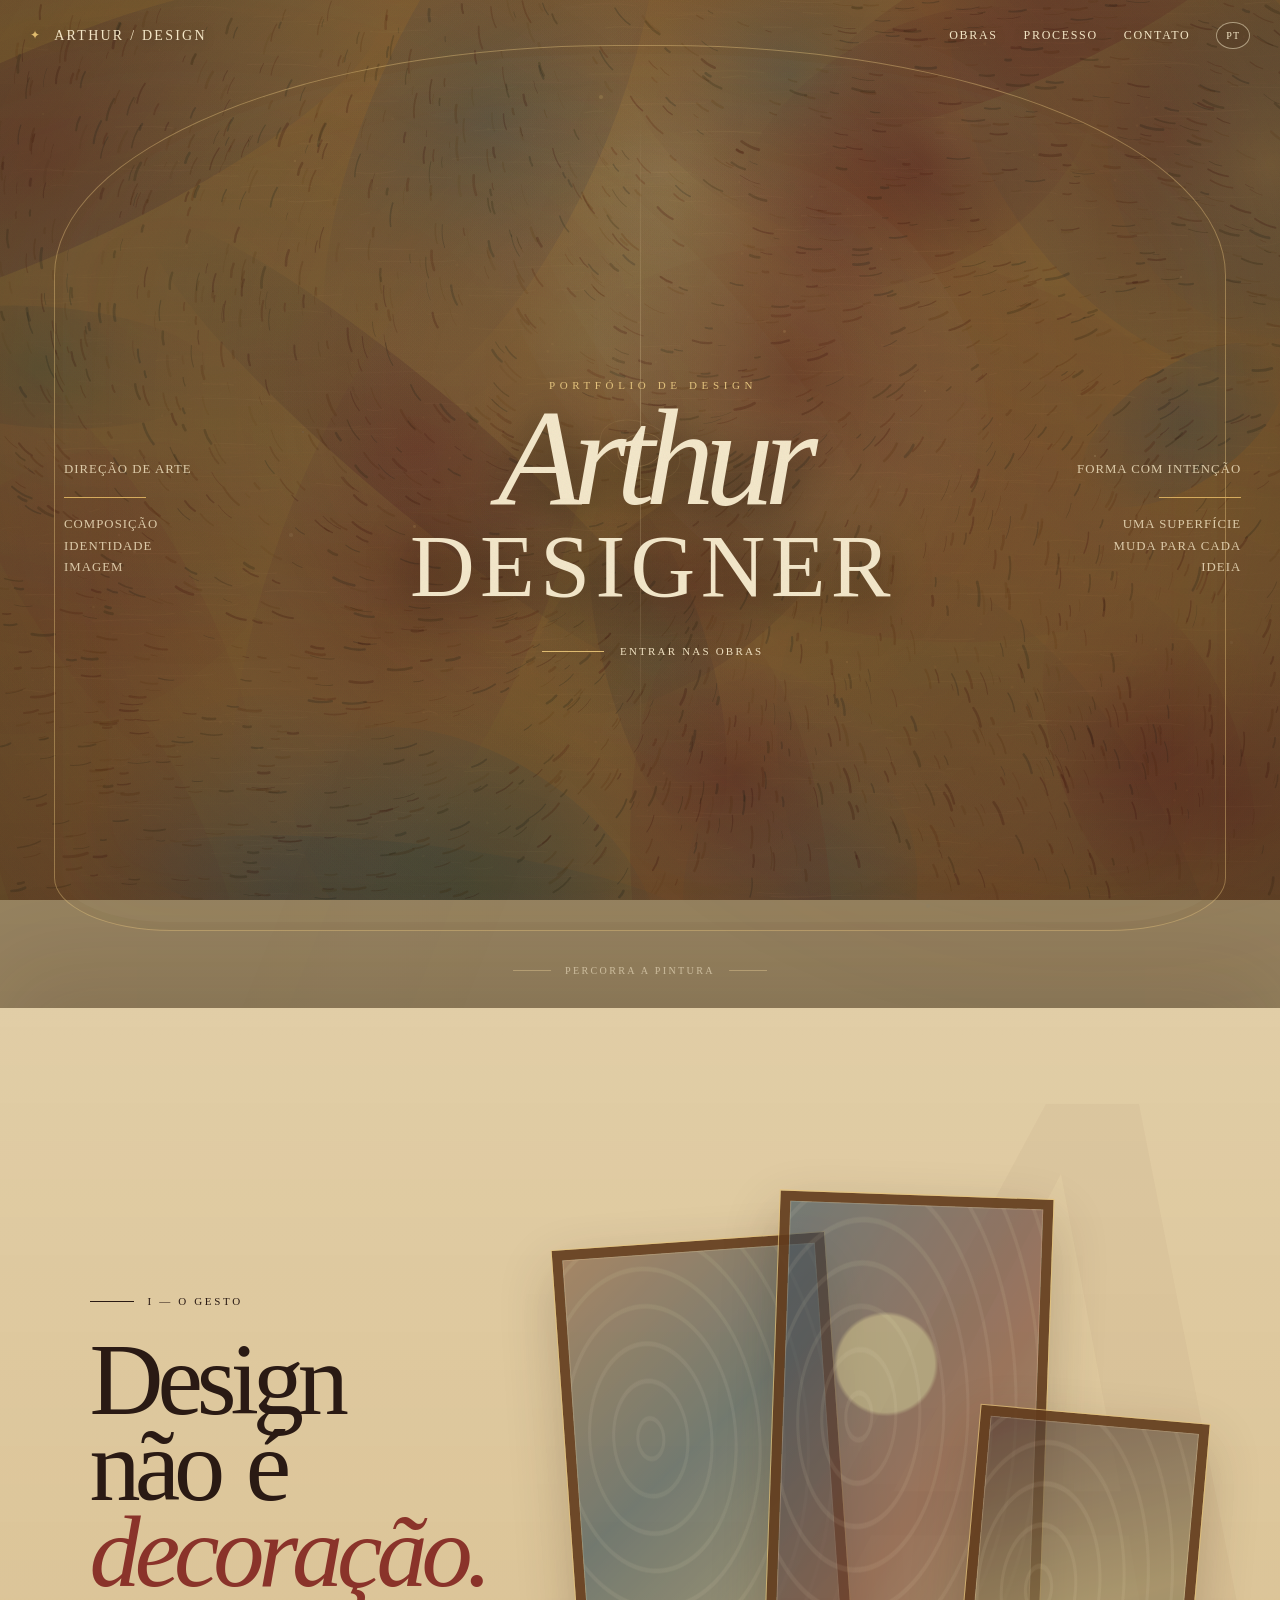
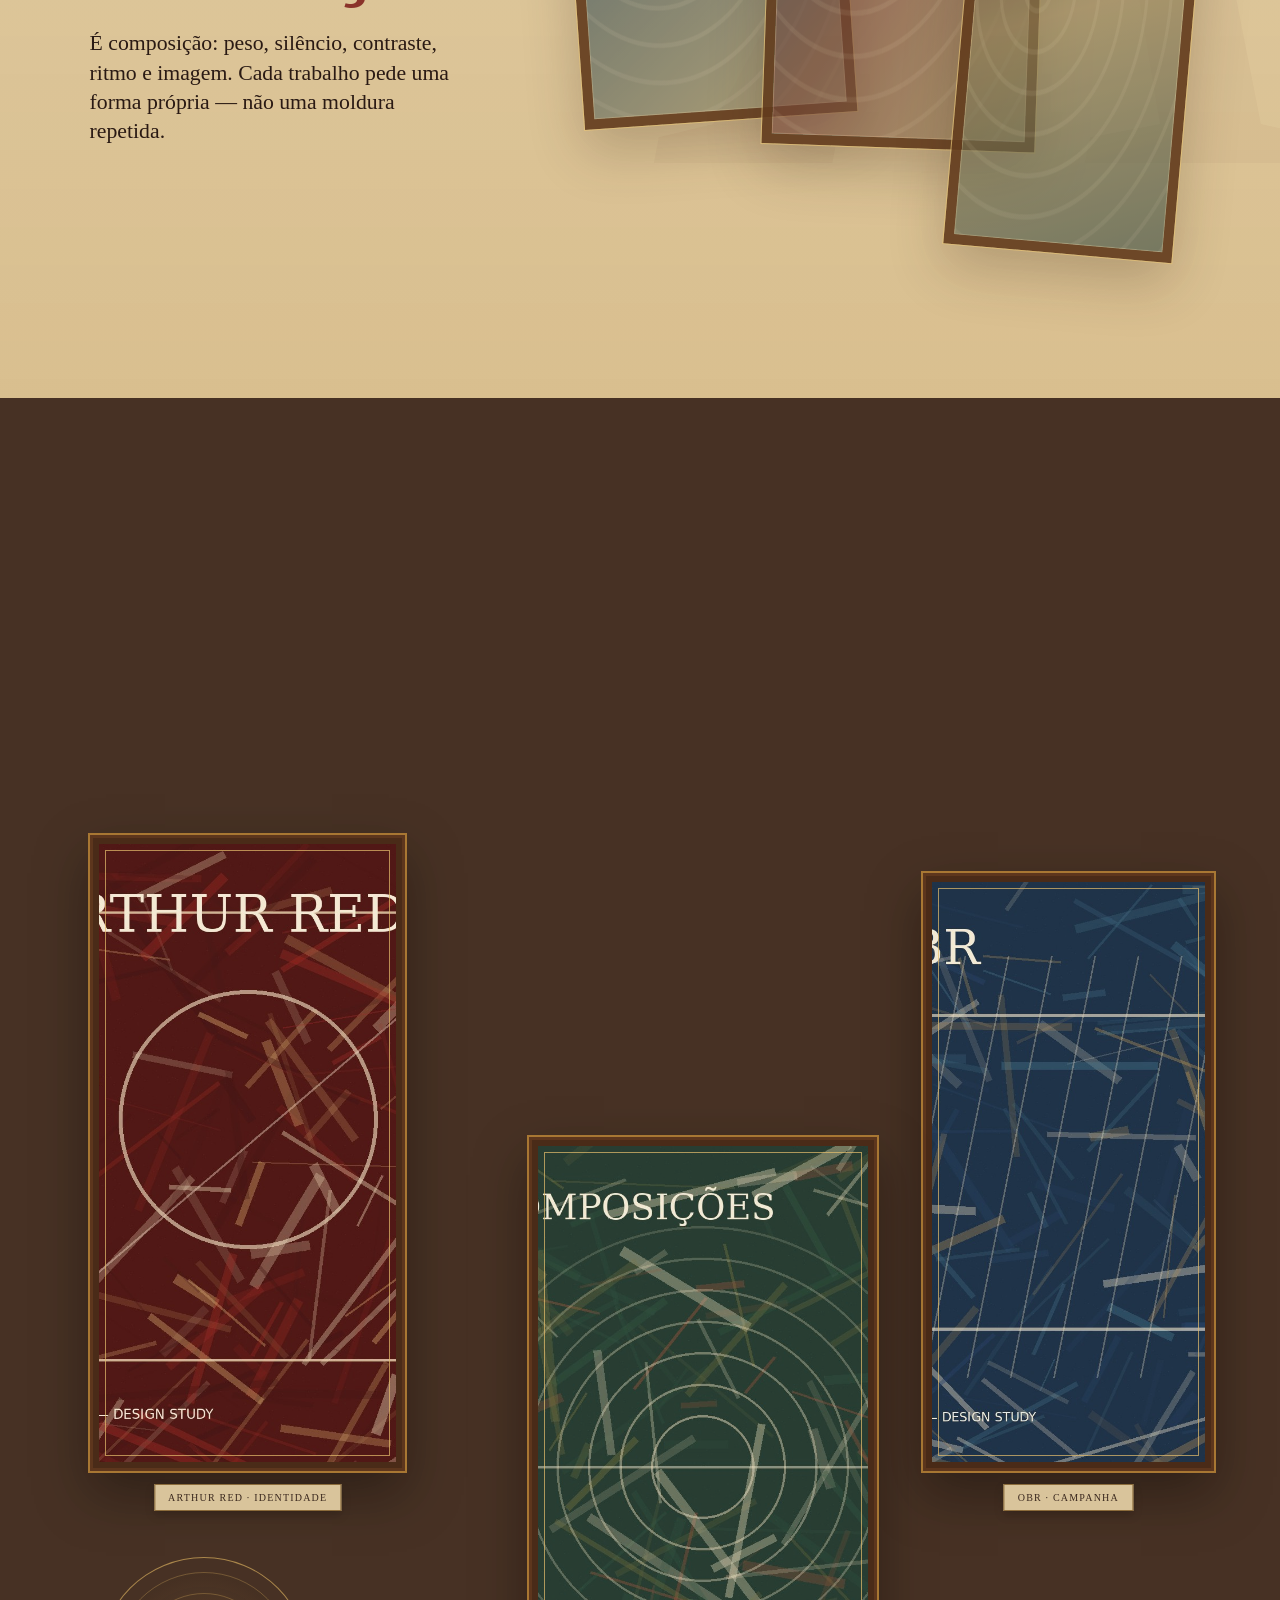
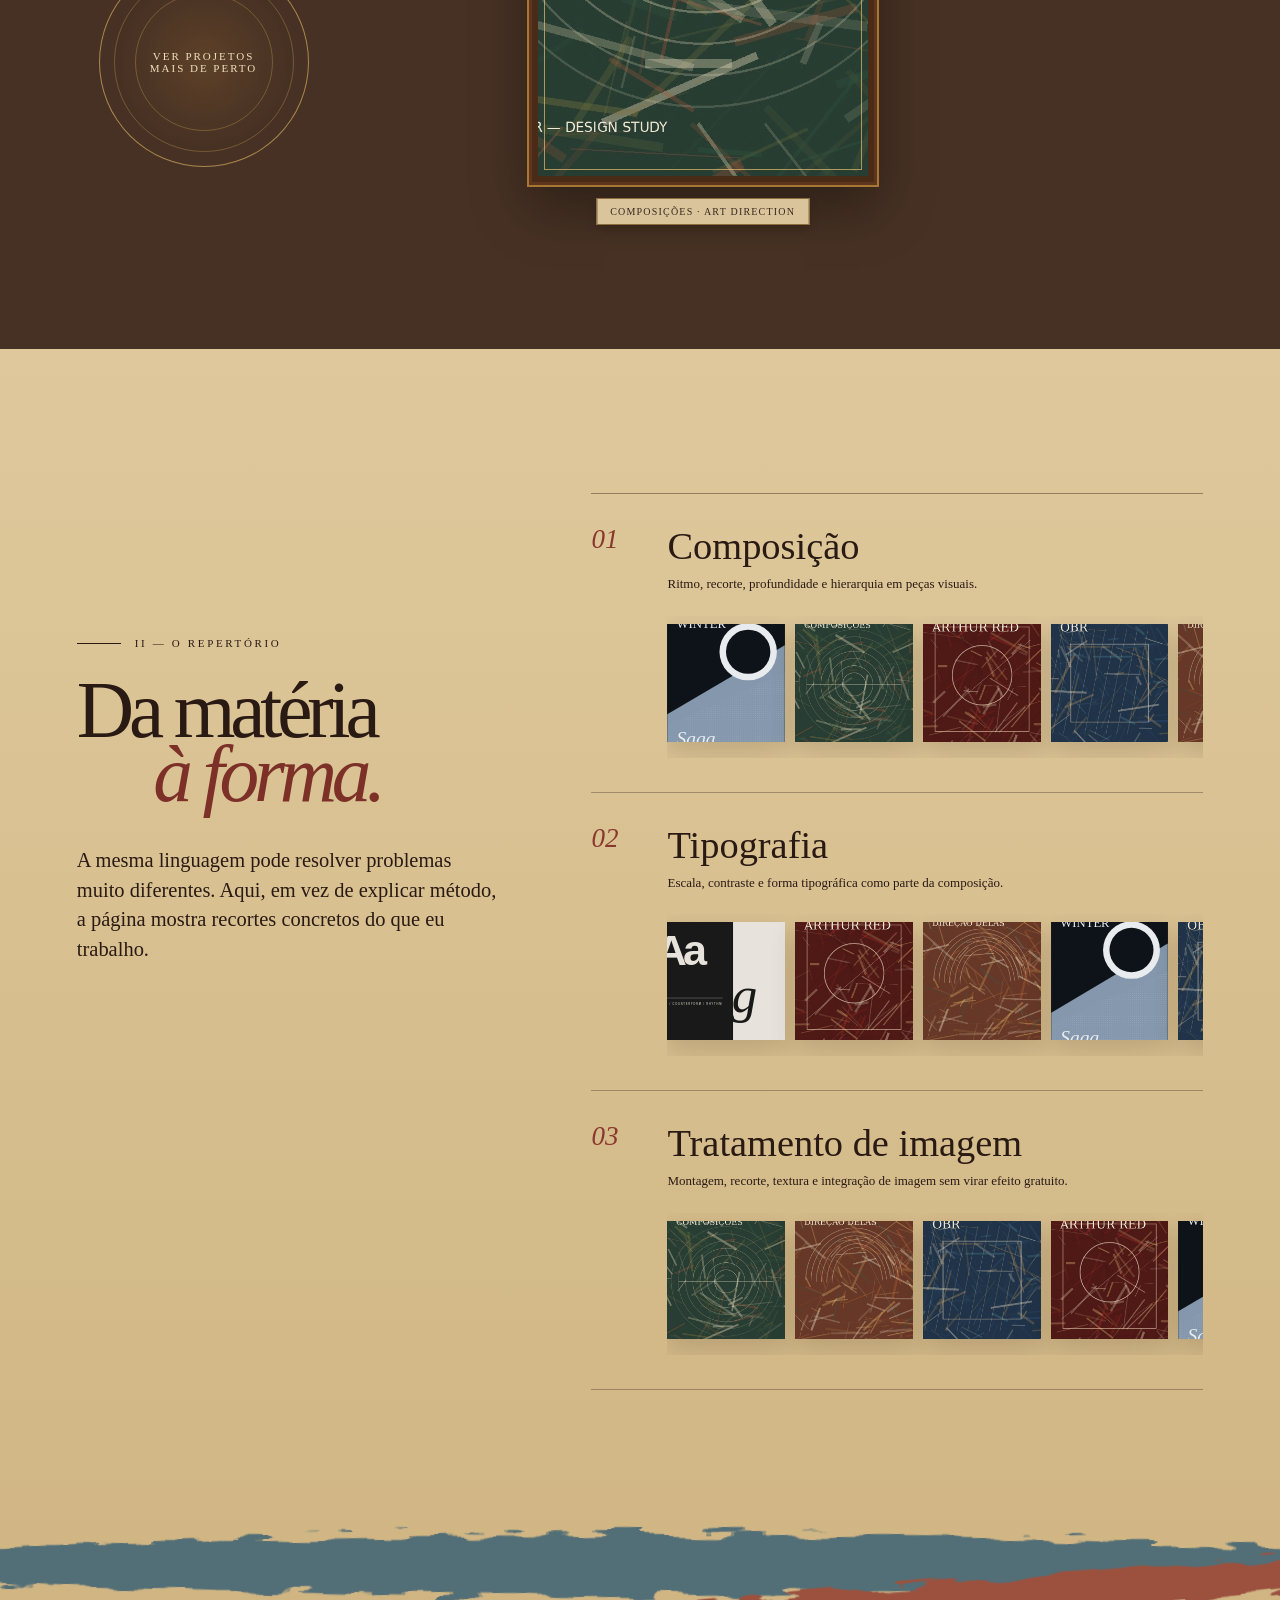
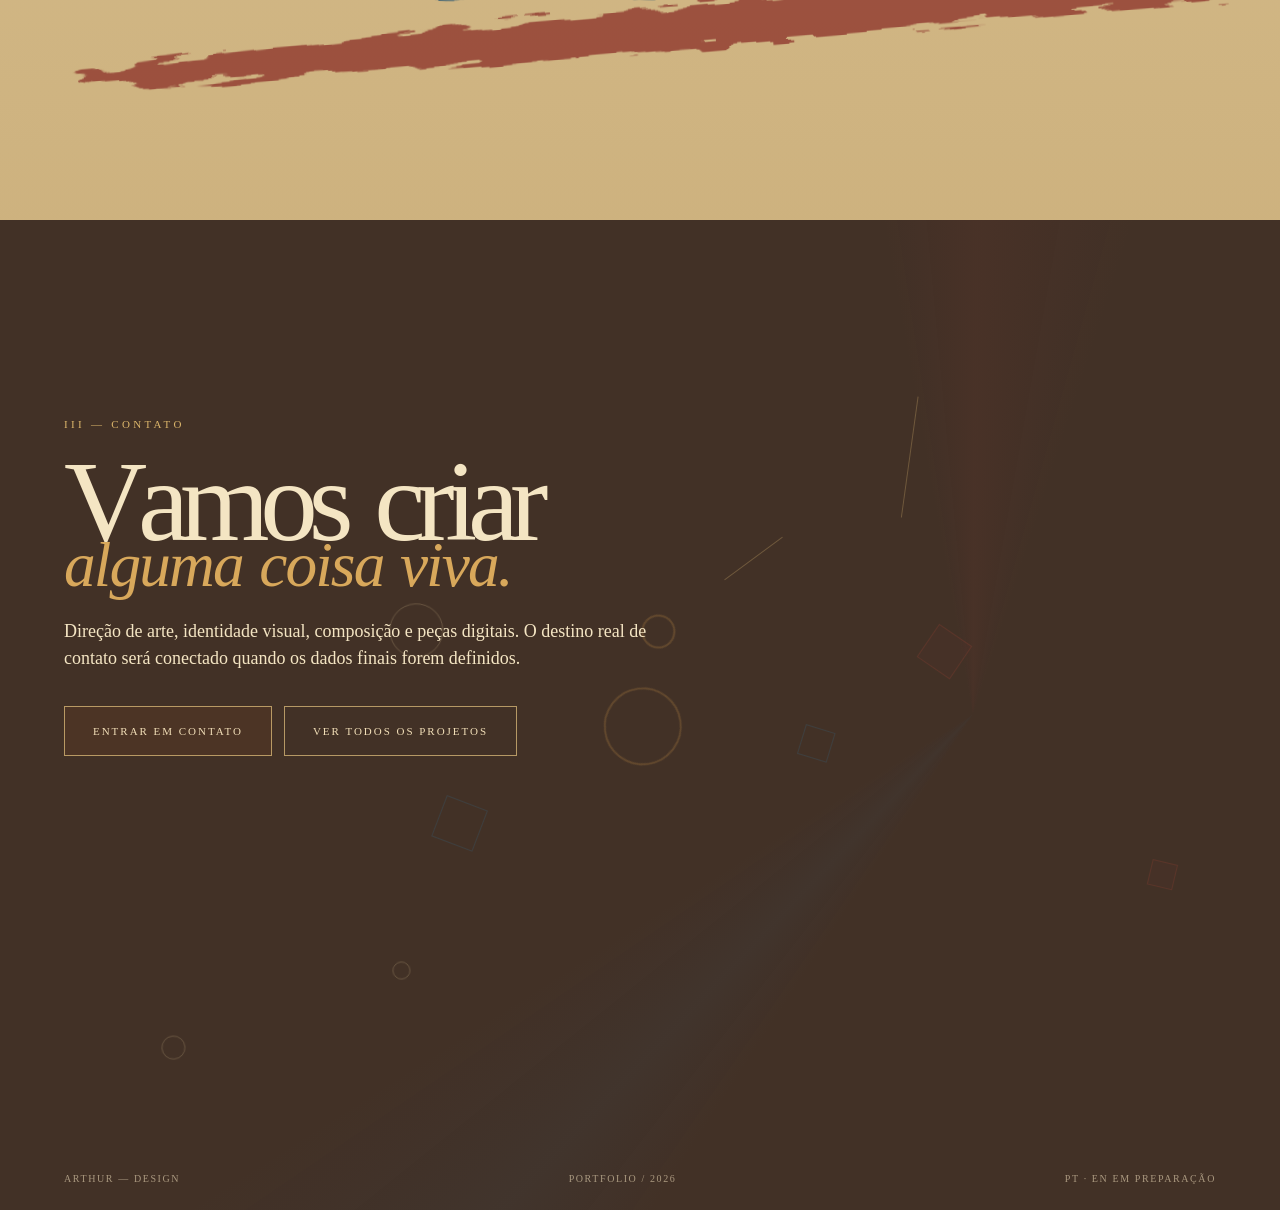
==== index.html @ 9f6a209e "Commit base" ====
<!doctype html>
<html lang="pt-BR">
<head>
<meta charset="utf-8" />
<meta name="viewport" content="width=device-width,initial-scale=1" />
<title>Arthur — Design</title>
<meta name="description" content="Arthur — direção de arte, composição e design visual." />
<style>
:root{
  --ink:#2a1a14; --paper:#ead8b4; --cream:#f1e6c9; --gold:#b98635; --gold2:#e0b968;
  --blue:#294f78; --red:#8b2f2a; --green:#3f5b46; --shadow:rgba(28,17,12,.28);
}
*{box-sizing:border-box} html{scroll-behavior:smooth} body{margin:0;color:var(--ink);background:#bfa679;font-family:Georgia,'Times New Roman',serif;overflow-x:hidden}
button,a{font:inherit;color:inherit} button{cursor:pointer}
::selection{background:#7d2e27;color:#f6ead1}
#paint{position:fixed;inset:0;width:100%;height:100%;z-index:-4;background:#c9ae7e}
.grain{position:fixed;inset:0;z-index:50;pointer-events:none;opacity:.19;mix-blend-mode:multiply;background-image:url("data:image/svg+xml,%3Csvg viewBox='0 0 180 180' xmlns='http://www.w3.org/2000/svg'%3E%3Cfilter id='n'%3E%3CfeTurbulence type='fractalNoise' baseFrequency='.72' numOctaves='3' stitchTiles='stitch'/%3E%3C/filter%3E%3Crect width='100%25' height='100%25' filter='url(%23n)' opacity='.36'/%3E%3C/svg%3E")}
.vignette{position:fixed;inset:0;z-index:-2;pointer-events:none;background:radial-gradient(circle at 50% 45%,transparent 25%,rgba(58,34,22,.08) 65%,rgba(36,22,15,.25) 110%)}

.site-nav{position:fixed;z-index:40;top:0;left:0;right:0;display:flex;align-items:center;justify-content:space-between;padding:22px 30px;color:#f5e8c8;text-shadow:0 2px 14px rgba(0,0,0,.28);mix-blend-mode:normal}
.brand{font-size:14px;letter-spacing:.16em;text-transform:uppercase;text-decoration:none;display:flex;gap:12px;align-items:center}.brand:before{content:'✦';font-size:12px;color:#e2bd6e}
.navlinks{display:flex;gap:26px;align-items:center}.navlinks a{text-decoration:none;font-size:12px;letter-spacing:.14em;text-transform:uppercase;position:relative}.navlinks a:after{content:'';position:absolute;left:0;right:100%;bottom:-6px;height:1px;background:currentColor;transition:right .35s ease}.navlinks a:hover:after{right:0}
.lang{border:1px solid rgba(244,231,199,.55);background:rgba(56,33,21,.18);color:inherit;padding:7px 9px;border-radius:50%;font-size:10px;letter-spacing:.1em}

.section{position:relative;min-height:100vh}.hero{min-height:112vh;display:grid;place-items:center;padding:120px 5vw 90px;color:#f3e7ca;isolation:isolate}
.hero:before{content:'';position:absolute;inset:3.5vw 4.2vw 6vw;border:1px solid rgba(234,199,126,.52);border-radius:48% 48% 10% 10% / 26% 26% 6% 6%;box-shadow:inset 0 0 0 8px rgba(95,57,28,.10),inset 0 0 80px rgba(255,218,145,.06);pointer-events:none}
.hero:after{content:'';position:absolute;left:50%;top:12vh;width:1px;height:72vh;background:linear-gradient(transparent,rgba(244,221,172,.38),transparent);opacity:.8}
.hero-inner{width:min(1300px,92vw);display:grid;grid-template-columns:1fr minmax(300px,520px) 1fr;align-items:center;gap:20px;position:relative}
.hero-side{font-size:clamp(12px,1vw,15px);line-height:1.7;letter-spacing:.08em;text-transform:uppercase;max-width:260px;color:rgba(246,232,198,.82)}
.hero-side.right{text-align:right;justify-self:end}.hero-side .rule{display:block;width:82px;height:1px;background:#d8ad5e;margin:16px 0}.hero-side.right .rule{margin-left:auto}
.hero-title{text-align:center;position:relative;padding:64px 10px 54px}
.hero-title .kicker{font-size:11px;letter-spacing:.42em;text-transform:uppercase;margin-bottom:16px;color:#e6c57f}
.hero-title h1{margin:0;font-weight:400;line-height:.74;text-shadow:0 7px 25px rgba(42,23,15,.24)}
.hero-title .arthur{display:block;font-size:clamp(76px,10.8vw,184px);letter-spacing:-.07em;font-style:italic}
.hero-title .design{display:block;font-size:clamp(50px,7vw,112px);letter-spacing:.06em;text-transform:uppercase;margin-top:24px}
.hero-title .seal{position:absolute;right:-20px;top:30px;width:74px;height:74px;border:1px solid rgba(229,194,119,.75);border-radius:50%;display:grid;place-items:center;font-size:9px;letter-spacing:.14em;text-transform:uppercase;transform:rotate(10deg);background:rgba(91,45,31,.18);backdrop-filter:blur(2px)}
.hero-title .seal:before,.hero-title .seal:after{content:'';position:absolute;inset:7px;border:1px solid rgba(229,194,119,.42);border-radius:50%}.hero-title .seal:after{inset:22px;background:#c59443;border:0;opacity:.8}
.hero-cta{margin-top:34px;display:inline-flex;align-items:center;gap:16px;border:0;background:transparent;color:#f2e3c3;text-transform:uppercase;letter-spacing:.2em;font-size:11px;padding:12px 4px;position:relative}.hero-cta .line{width:62px;height:1px;background:#e1bd72;transition:width .35s ease}.hero-cta:hover .line{width:96px}
.scroll-mark{position:absolute;bottom:32px;left:50%;transform:translateX(-50%);font-size:10px;letter-spacing:.24em;text-transform:uppercase;color:rgba(245,231,199,.72);display:flex;align-items:center;gap:14px}.scroll-mark:before,.scroll-mark:after{content:'';width:38px;height:1px;background:rgba(235,207,151,.48)}

.manifesto{min-height:110vh;padding:18vh 7vw 14vh;display:grid;grid-template-columns:minmax(260px,.8fr) 1.4fr;gap:8vw;align-items:center;background:linear-gradient(180deg,rgba(232,214,176,.82),rgba(219,193,145,.92));box-shadow:0 -40px 90px rgba(47,28,18,.12);overflow:hidden}
.manifesto:before{content:'A';position:absolute;right:-3vw;top:-9vh;font-size:78vw;line-height:1;color:rgba(91,48,28,.035);font-style:italic;pointer-events:none}
.manifesto-copy{position:relative;z-index:2}.eyebrow{font-size:11px;letter-spacing:.24em;text-transform:uppercase;margin-bottom:30px;display:flex;align-items:center;gap:14px}.eyebrow:before{content:'';width:44px;height:1px;background:currentColor}
.manifesto h2{font-weight:400;font-size:clamp(54px,8vw,132px);line-height:.84;letter-spacing:-.06em;margin:0}.manifesto h2 em{font-weight:400;color:#8a332a}.manifesto p{font-size:clamp(18px,1.7vw,28px);line-height:1.35;max-width:650px;margin:34px 0 0}
.triptych{height:min(74vh,760px);position:relative;perspective:1200px}.panel{position:absolute;overflow:hidden;border:10px solid rgba(99,60,28,.88);outline:1px solid rgba(234,197,119,.7);box-shadow:0 22px 55px rgba(50,29,18,.24),inset 0 0 0 1px rgba(255,239,197,.45);background:rgba(54,69,69,.25);transition:transform .8s cubic-bezier(.2,.8,.2,1)}
.panel:before{content:'';position:absolute;inset:0;background:var(--img);background-size:cover;background-position:center;filter:saturate(.86) contrast(.95);mix-blend-mode:multiply;opacity:.52}
.panel.one{left:2%;top:8%;width:43%;height:72%;transform:rotate(-4deg)}.panel.two{left:34%;top:1%;width:43%;height:83%;transform:rotate(2deg)}.panel.three{right:0;bottom:0;width:36%;height:66%;transform:rotate(5deg)}
.panel.one:before{--img:linear-gradient(140deg,#c57a44,#3e6170 44%,#e3c27a)}.panel.two:before{--img:radial-gradient(circle at 40% 30%,#e6c989 0 12%,transparent 13%),linear-gradient(120deg,#3f5f77,#ad4c35 55%,#d3a85f)}.panel.three:before{--img:linear-gradient(160deg,#6d3d2f,#d1a85f 45%,#48624f)}
.panel .paint-mark{position:absolute;inset:0;background:repeating-radial-gradient(ellipse at 30% 40%,transparent 0 11px,rgba(245,225,181,.08) 12px 14px,transparent 15px 24px);mix-blend-mode:screen}
.triptych:hover .one{transform:rotate(-6deg) translate(-8px,-8px)}.triptych:hover .two{transform:rotate(1deg) translateY(-15px)}.triptych:hover .three{transform:rotate(7deg) translate(8px,5px)}

.works{min-height:160vh;padding:14vh 5vw 18vh;background:rgba(58,37,27,.90);color:#f2e4c5;overflow:hidden}.works-head{display:grid;grid-template-columns:1fr auto;align-items:end;gap:30px;max-width:1500px;margin:auto}.works h2{font-size:clamp(66px,12vw,190px);font-weight:400;line-height:.75;letter-spacing:-.07em;margin:0}.works h2 em{display:block;font-size:.45em;letter-spacing:.02em;color:#d7a95d;margin-left:17vw}.works-note{max-width:260px;font-size:14px;line-height:1.5;color:rgba(242,228,197,.7);padding-bottom:12px}
.salon{max-width:1450px;margin:12vh auto 0;display:grid;grid-template-columns:1fr 1.25fr .86fr;grid-template-rows:280px 360px 280px;gap:34px 42px;position:relative}
.artwork{position:relative;border:0;background:transparent;color:inherit;padding:0;text-align:left;perspective:900px}.artwork .frame{position:absolute;inset:0;background:#4a2b18;padding:11px;box-shadow:0 22px 50px rgba(0,0,0,.34),inset 0 0 0 2px #a87733,inset 0 0 0 5px #5d361d;transition:transform .55s cubic-bezier(.2,.8,.2,1),box-shadow .55s}.artwork .frame:after{content:'';position:absolute;inset:17px;border:1px solid rgba(231,191,109,.7);pointer-events:none}.artwork img{width:100%;height:100%;object-fit:cover;display:block;filter:saturate(.86) contrast(.98);transition:filter .5s,transform .6s}.artwork .label{position:absolute;left:50%;bottom:-38px;transform:translateX(-50%);background:#d9c49b;color:#3a281e;border:1px solid #8c6c3b;padding:7px 13px;white-space:nowrap;font-size:10px;letter-spacing:.12em;text-transform:uppercase;box-shadow:0 4px 10px rgba(0,0,0,.18)}.artwork:hover .frame{transform:translateY(-10px) rotateX(2deg);box-shadow:0 34px 60px rgba(0,0,0,.42),inset 0 0 0 2px #c49a4f,inset 0 0 0 5px #5d361d}.artwork:hover img{filter:saturate(1.05) contrast(1.02);transform:scale(1.015)}
.a1{grid-column:1;grid-row:1 / span 2;margin:34px 0 0 7%}.a2{grid-column:2;grid-row:1;margin:0 8%}.a3{grid-column:3;grid-row:1 / span 2;margin:72px 0 0}.a4{grid-column:2;grid-row:2 / span 2;margin:22px 0 0 18%}
.enter-gallery{position:absolute;left:3%;bottom:2%;width:210px;height:210px;border-radius:50%;border:1px solid rgba(223,180,98,.65);background:radial-gradient(circle,rgba(194,139,66,.18),rgba(56,31,22,.06) 60%,transparent 61%);color:#f0dfbb;display:grid;place-items:center;text-align:center;text-transform:uppercase;letter-spacing:.18em;font-size:11px;transition:transform .5s,background .5s}.enter-gallery:before,.enter-gallery:after{content:'';position:absolute;border:1px solid rgba(223,180,98,.3);border-radius:50%;inset:14px}.enter-gallery:after{inset:35px}.enter-gallery:hover{transform:rotate(-7deg) scale(1.04);background:radial-gradient(circle,rgba(194,139,66,.32),rgba(56,31,22,.06) 60%,transparent 61%)}

.process{min-height:125vh;padding:16vh 6vw 14vh;background:linear-gradient(180deg,rgba(224,202,158,.95),rgba(206,178,127,.95));overflow:hidden}.process-grid{max-width:1500px;margin:auto;display:grid;grid-template-columns:.8fr 1.2fr;gap:7vw}.process h2{font-size:clamp(62px,10vw,156px);line-height:.8;font-weight:400;letter-spacing:-.065em;margin:0 0 40px}.process h2 span{display:block;color:#7c3028;font-style:italic;margin-left:18%}.process-intro{font-size:clamp(18px,1.6vw,26px);line-height:1.45;max-width:560px}.steps{display:grid;gap:0;border-top:1px solid rgba(59,38,25,.45)}.step{display:grid;grid-template-columns:72px 1fr auto;gap:24px;align-items:start;padding:30px 0;border-bottom:1px solid rgba(59,38,25,.35);position:relative}.step .num{font-style:italic;font-size:30px;color:#8a382d}.step h3{font-size:clamp(28px,3vw,48px);font-weight:400;margin:0}.step p{max-width:420px;margin:8px 0 0;line-height:1.5;font-size:14px}.step .glyph{font-size:46px;color:#9a7134;opacity:.75;transition:transform .5s}.step:hover .glyph{transform:rotate(18deg) scale(1.2)}
.brush-river{height:250px;margin:11vh -10vw -5vh;position:relative;transform:rotate(-2deg);opacity:.8}.brush-river:before,.brush-river:after{content:'';position:absolute;left:-5%;right:-5%;height:62px;border-radius:50%;background:#325b72;filter:url(#rough);transform:rotate(2deg)}.brush-river:before{top:45px}.brush-river:after{top:112px;background:#8f392f;left:9%;right:-12%;height:44px;transform:rotate(-3deg)}

.final{min-height:110vh;display:grid;place-items:center;text-align:center;color:#f4e5c3;padding:120px 5vw;background:rgba(42,27,23,.78);overflow:hidden}.final-inner{max-width:1100px;position:relative}.final .small{font-size:11px;letter-spacing:.3em;text-transform:uppercase;color:#dcb66b}.final h2{font-size:clamp(72px,13vw,210px);font-weight:400;line-height:.72;letter-spacing:-.08em;margin:34px 0}.final h2 em{display:block;font-size:.5em;color:#d8a85b;letter-spacing:-.03em}.final p{max-width:600px;margin:0 auto 42px;font-size:18px;line-height:1.5}.final button{border:1px solid rgba(233,198,128,.7);background:rgba(116,64,40,.22);color:#f2dfb8;padding:18px 28px;text-transform:uppercase;letter-spacing:.18em;font-size:11px;transition:.35s}.final button:hover{background:#c48b3e;color:#2d2018;transform:translateY(-3px)}
.footer{position:absolute;left:5vw;right:5vw;bottom:26px;display:flex;justify-content:space-between;font-size:10px;letter-spacing:.16em;text-transform:uppercase;color:rgba(245,227,191,.58)}

.exhibition{position:fixed;inset:0;z-index:80;background:#241813;color:#f1e2c1;display:none;opacity:0;transition:opacity .45s}.exhibition.open{display:block}.exhibition.visible{opacity:1}.ex-top{position:absolute;z-index:3;left:28px;right:28px;top:24px;display:flex;justify-content:space-between;align-items:center;font-size:11px;letter-spacing:.18em;text-transform:uppercase}.ex-close{border:1px solid rgba(238,211,158,.55);background:transparent;color:inherit;width:42px;height:42px;border-radius:50%;font-size:20px}.ex-stage{height:100%;display:grid;grid-template-columns:1fr 1.3fr;align-items:center;gap:7vw;padding:9vh 7vw}.ex-copy .count{font-size:12px;letter-spacing:.18em;color:#c89b50}.ex-copy h3{font-size:clamp(54px,7vw,120px);line-height:.82;font-weight:400;margin:24px 0}.ex-copy p{max-width:430px;line-height:1.5;color:rgba(241,226,193,.72)}.ex-image{height:76vh;padding:14px;background:#51311d;box-shadow:0 35px 90px rgba(0,0,0,.45),inset 0 0 0 2px #b78338}.ex-image img{width:100%;height:100%;object-fit:cover}.ex-controls{display:flex;gap:12px;margin-top:36px}.ex-controls button{border:1px solid rgba(236,206,146,.45);background:transparent;color:inherit;padding:12px 18px;text-transform:uppercase;letter-spacing:.14em;font-size:10px}.ex-controls button:hover{background:#d3a153;color:#2a1a14}

@media(max-width:900px){
 .site-nav{padding:18px}.navlinks a{display:none}.hero{padding-left:24px;padding-right:24px}.hero-inner{grid-template-columns:1fr}.hero-side{display:none}.hero-title .seal{right:0;top:10px;width:62px;height:62px}.hero:before{inset:70px 16px 60px;border-radius:45% 45% 8% 8% / 18% 18% 4% 4%}.manifesto{grid-template-columns:1fr;padding:13vh 24px 11vh}.triptych{height:520px}.works{padding:12vh 20px 16vh}.works-head{grid-template-columns:1fr}.works-note{max-width:100%}.salon{display:flex;flex-direction:column;gap:72px;margin-top:8vh}.artwork{height:64vh!important;margin:0!important}.a2{height:46vh!important}.a3{height:58vh!important}.a4{height:52vh!important}.enter-gallery{position:relative;left:auto;bottom:auto;margin:10px auto 0;width:170px;height:170px}.process{padding:13vh 24px}.process-grid{grid-template-columns:1fr}.step{grid-template-columns:54px 1fr}.step .glyph{display:none}.ex-stage{grid-template-columns:1fr;padding:100px 22px 26px;overflow:auto}.ex-copy h3{font-size:52px}.ex-image{height:58vh;order:-1}.footer{flex-direction:column;gap:8px;align-items:center}.hero-title .arthur{font-size:21vw}.hero-title .design{font-size:12vw}}
@media(prefers-reduced-motion:reduce){html{scroll-behavior:auto}*,*:before,*:after{transition:none!important;animation:none!important}}

/* V05 — alterações dirigidas sobre a base V04 */
.no-select,.no-select *{-webkit-user-select:none;user-select:none}
#pointerFx{position:fixed;inset:0;z-index:47;width:100%;height:100%;pointer-events:none;mix-blend-mode:screen;opacity:.7}
.hero{background:radial-gradient(ellipse at 50% 36%,rgba(95,69,48,.08),transparent 46%),linear-gradient(180deg,rgba(13,12,11,.12),rgba(13,11,10,.24));}
.hero:before{border-color:rgba(234,199,126,.42);box-shadow:inset 0 0 0 8px rgba(95,57,28,.06),inset 0 0 90px rgba(255,218,145,.035)}
.hero-title h1{text-shadow:0 10px 45px rgba(0,0,0,.55)}

/* Scroll reveal: title = character choreography; copy = restrained */
[data-reveal="soft"]{opacity:0;transform:translateY(26px);filter:blur(5px);transition:opacity .85s ease,transform 1s cubic-bezier(.16,1,.3,1),filter .85s ease}
[data-reveal="soft"].is-visible{opacity:1;transform:none;filter:none}
[data-reveal="write"] .write-word{display:inline-block;white-space:nowrap}[data-reveal="write"] .write-char{display:inline-block;opacity:0;transform:translateY(.62em) rotate(2deg);filter:blur(7px);clip-path:inset(0 0 100% 0);transition:opacity .52s ease,transform .82s cubic-bezier(.16,1,.3,1),filter .55s ease,clip-path .72s cubic-bezier(.16,1,.3,1)}
[data-reveal="write"].is-visible .write-char{opacity:1;transform:none;filter:none;clip-path:inset(0)}
[data-reveal="write"] .write-space{display:inline-block;width:.26em}
.reveal-art{opacity:0;transform:translateY(70px) rotate(var(--entry-r,0deg)) scale(.94);filter:blur(5px);transition:opacity .85s ease,transform 1.15s cubic-bezier(.16,1,.3,1),filter .8s ease}
.reveal-art.is-visible{opacity:1;transform:none;filter:none}.reveal-art.a1{--entry-r:-4deg}.reveal-art.a2{--entry-r:3deg}.reveal-art.a3{--entry-r:5deg}.reveal-art.a4{--entry-r:-2deg}

/* Capabilities: same section geometry, concrete visual evidence instead of generic method rows */
.process-grid{grid-template-columns:.82fr 1.18fr;align-items:start}.process-grid>*{min-width:0}.process-copy{position:sticky;top:16vh;align-self:start}.process-copy h2{font-size:clamp(54px,6.2vw,96px);max-width:520px}.capability-list{border-top:1px solid rgba(59,38,25,.45)}
.capability{padding:30px 0 34px;border-bottom:1px solid rgba(59,38,25,.35);overflow:hidden}.capability-head{display:grid;grid-template-columns:58px 1fr auto;gap:18px;align-items:start}.capability .num{font-style:italic;font-size:27px;color:#8a382d}.capability h3{font-size:clamp(28px,3vw,46px);font-weight:400;margin:0}.capability-head p{margin:7px 0 0;font-size:13px;line-height:1.45;max-width:420px}.wheel-note{font-size:8px;letter-spacing:.16em;text-transform:uppercase;opacity:.55;align-self:end;padding-bottom:7px}
.mini-rail{display:flex;gap:10px;margin:22px 0 0 76px;overflow-x:auto;overscroll-behavior-inline:contain;scrollbar-width:none;padding:3px 1px 12px;scroll-behavior:smooth}.mini-rail::-webkit-scrollbar{display:none}.mini-project{flex:0 0 clamp(86px,9.2vw,138px);aspect-ratio:1;border:0;background:#3b281e;padding:0;position:relative;overflow:hidden;box-shadow:0 10px 24px rgba(52,30,20,.16);transition:flex-basis .55s cubic-bezier(.16,1,.3,1),transform .5s cubic-bezier(.16,1,.3,1),box-shadow .5s}.mini-project img{width:100%;height:100%;object-fit:cover;display:block;filter:saturate(.82) contrast(.98);transition:transform .6s,filter .5s}.mini-project span{position:absolute;left:8px;right:8px;bottom:7px;color:#fff;font-size:8px;letter-spacing:.1em;text-transform:uppercase;text-align:left;text-shadow:0 2px 8px #000;opacity:0;transform:translateY(8px);transition:.35s}.mini-project:hover,.mini-project:focus-visible{flex-basis:clamp(122px,13vw,190px);transform:translateY(-5px);box-shadow:0 18px 34px rgba(52,30,20,.28)}.mini-project:hover img,.mini-project:focus-visible img{transform:scale(1.08);filter:saturate(1) contrast(1.03)}.mini-project:hover span,.mini-project:focus-visible span{opacity:1;transform:none}

/* Horizontal project world, visually tied to the current pictorial palette */
.exhibition{background:#211712;overflow:hidden;opacity:0;visibility:hidden;display:block;pointer-events:none;transition:opacity .55s ease,visibility .55s}.exhibition.open{visibility:visible;pointer-events:auto}.exhibition.visible{opacity:1}.ex-top{z-index:8}.ex-progress{position:absolute;left:50%;top:18px;width:min(280px,28vw);height:1px;background:rgba(238,211,158,.18);transform:translateX(-50%)}.ex-progress i{display:block;width:0;height:100%;background:#d3a153;transition:width .25s ease}.ex-viewport{position:absolute;inset:0;overflow:hidden;perspective:1400px}.ex-track{position:absolute;inset:0;transform-style:preserve-3d;will-change:transform}.ex-card{position:absolute;left:50%;top:50%;width:min(42vw,620px);height:min(66vh,720px);border:0;background:transparent;padding:0;transform-style:preserve-3d;will-change:transform,opacity;cursor:pointer;filter:drop-shadow(0 35px 45px rgba(0,0,0,.4));transition:filter .35s}.ex-card.landscape{width:min(52vw,760px);height:min(48vh,540px)}.ex-card img{width:100%;height:100%;object-fit:cover;display:block;border:11px solid #4a2b18;outline:1px solid rgba(213,161,83,.75);box-shadow:inset 0 0 0 2px #a87733}.ex-card .ex-num{position:absolute;right:-36px;top:0;writing-mode:vertical-rl;color:#e7c783;font-size:9px;letter-spacing:.2em}.ex-card:hover{filter:drop-shadow(0 44px 55px rgba(0,0,0,.52))}.ex-card:hover img{outline-color:#e1bd72}.ex-ambient{position:absolute;inset:0;overflow:hidden;pointer-events:none}.ex-ambient span{position:absolute;border:1px solid rgba(213,161,83,.16);border-radius:50%;animation:ambientOrbit 18s linear infinite}.ex-ambient span:nth-child(1){width:70vw;height:70vw;left:-28vw;top:-32vw}.ex-ambient span:nth-child(2){width:52vw;height:52vw;right:-20vw;bottom:-27vw;animation-duration:23s;animation-direction:reverse;border-color:rgba(50,91,114,.22)}.ex-ambient span:nth-child(3){width:28vw;height:28vw;right:18vw;top:12vh;animation-duration:14s;border-color:rgba(143,57,47,.2)}@keyframes ambientOrbit{to{transform:rotate(360deg) translateX(16px)}}
.ex-bottom{position:absolute;z-index:7;left:5vw;right:5vw;bottom:4vh;display:grid;grid-template-columns:1fr minmax(260px,430px) auto;gap:32px;align-items:end;pointer-events:none}.ex-bottom>div{display:grid;gap:5px}.ex-bottom span{font-size:10px;letter-spacing:.18em;color:#d3a153}.ex-bottom strong{font-size:clamp(36px,5vw,78px);line-height:.85;font-weight:400}.ex-bottom small{font-size:9px;letter-spacing:.16em;text-transform:uppercase;opacity:.6}.ex-bottom p{margin:0;font-size:13px;line-height:1.45;color:rgba(241,226,193,.7)}.ex-bottom button{pointer-events:auto;border:1px solid rgba(236,206,146,.45);background:rgba(36,24,19,.55);color:inherit;padding:16px 20px;text-transform:uppercase;letter-spacing:.14em;font-size:10px;backdrop-filter:blur(7px)}.ex-bottom button:hover{background:#d3a153;color:#2a1a14}.ex-bottom button span{font-size:16px;color:inherit;margin-left:10px}

/* Case overlay */
.case-panel{position:fixed;z-index:95;inset:0;background:#211712;color:#f1e2c1;overflow:auto;opacity:0;visibility:hidden;transform:translateY(3vh);transition:opacity .5s ease,transform .7s cubic-bezier(.16,1,.3,1),visibility .5s}.case-panel.open{opacity:1;visibility:visible;transform:none}.case-close{position:fixed;z-index:3;right:28px;top:24px;border:1px solid rgba(238,211,158,.55);background:rgba(33,23,18,.82);color:inherit;padding:11px 15px;text-transform:uppercase;letter-spacing:.13em;font-size:9px}.case-close span{font-size:17px;margin-left:9px}.case-hero{min-height:100vh;display:grid;grid-template-columns:1.25fr .75fr;gap:6vw;align-items:center;padding:10vh 6vw}.case-visual{height:76vh;padding:12px;background:#4a2b18;box-shadow:0 35px 90px rgba(0,0,0,.45),inset 0 0 0 2px #b78338}.case-visual img{width:100%;height:100%;object-fit:cover}.case-copy>span{font-size:10px;letter-spacing:.18em;color:#d3a153}.case-copy h2{font-size:clamp(58px,8vw,132px);font-weight:400;line-height:.78;margin:22px 0}.case-copy>p{line-height:1.55;color:rgba(241,226,193,.72);max-width:460px}.case-copy #caseCategory{text-transform:uppercase;letter-spacing:.15em;font-size:9px}.behance-placeholder{margin-top:30px;border:1px solid rgba(236,206,146,.35);background:transparent;color:rgba(241,226,193,.55);padding:14px 18px;text-transform:uppercase;letter-spacing:.13em;font-size:9px}.case-detail-strip{display:grid;grid-template-columns:repeat(3,1fr);gap:18px;padding:0 6vw 12vh}.case-detail-strip div{height:48vh;overflow:hidden}.case-detail-strip img{width:100%;height:115%;object-fit:cover}.case-detail-strip div:nth-child(2){transform:translateY(6vh)}

/* V06 — ajustes cirúrgicos pedidos sobre a mesma base */
#pointerFx{opacity:.72}
[data-reveal="soft"]{filter:blur(2px)}
[data-reveal="write"]{overflow:visible}
[data-reveal="write"] .write-word{display:inline-block;white-space:nowrap;overflow:visible;padding:.12em .035em .18em;margin:-.12em -.035em -.18em}
[data-reveal="write"] .write-char{display:inline-block;overflow:visible;opacity:0;transform:translateY(.48em) rotate(1.2deg);filter:blur(2.6px);clip-path:none!important;transition:opacity .48s ease,transform .78s cubic-bezier(.16,1,.3,1),filter .48s ease}
[data-reveal="write"].is-visible .write-char{opacity:1;transform:none;filter:none;clip-path:none!important}
.reveal-art{filter:blur(2px)}

/* Capabilities: hit areas fill the visual gaps, so hover does not pulse down/up between thumbnails. */
.mini-rail{gap:0;padding-right:1px;scroll-snap-type:x proximity}
.mini-project{box-sizing:content-box;margin:0;padding:0 10px 0 0;background:transparent;overflow:visible;scroll-snap-align:center}
.mini-project img{width:100%;height:100%;box-shadow:0 10px 24px rgba(52,30,20,.16)}
.mini-project span{right:18px}
.mini-project:hover,.mini-project:focus-visible{box-shadow:none}
.mini-project:hover img,.mini-project:focus-visible img{box-shadow:0 18px 34px rgba(52,30,20,.28)}

/* Exhibition: project name lives in the background and changes with focus. */
.ex-bg-title{position:absolute;z-index:1;left:50%;top:27%;width:118vw;transform:translate(-50%,-50%);text-align:center;font-size:clamp(110px,20vw,360px);line-height:.68;letter-spacing:-.075em;font-style:italic;font-weight:400;color:rgba(226,188,111,.085);white-space:nowrap;pointer-events:none;user-select:none;transition:opacity .32s ease,transform .55s cubic-bezier(.16,1,.3,1);text-transform:uppercase}
.ex-bg-title.swap{opacity:0;transform:translate(-50%,-46%) scale(.985)}
.ex-viewport{z-index:2}.ex-bottom{z-index:7}.ex-card{top:47%}

/* Contact: no playground. Sparse floating forms react to the pointer. */
.final{display:block;text-align:left;padding:14vh 5vw 100px;background:rgba(42,27,23,.84)}.final:before{content:'';position:absolute;inset:-15%;background:conic-gradient(from 130deg at 70% 50%,transparent 0 23%,rgba(50,91,114,.08) 26%,transparent 30% 61%,rgba(143,57,47,.08) 64%,transparent 69%);animation:finalDrift 16s ease-in-out infinite alternate;pointer-events:none}@keyframes finalDrift{to{transform:translate3d(-3%,2%,0) rotate(5deg) scale(1.04)}}
.final-grid{width:min(1500px,100%);margin:auto;display:grid;grid-template-columns:1.05fr .95fr;gap:6vw;align-items:center;min-height:78vh}.final-inner{max-width:760px}.final h2{font-size:clamp(70px,9vw,150px);margin:30px 0}.final h2 em{font-size:.55em}.final p{margin:0 0 34px;max-width:590px}.final-actions{display:flex;gap:12px;flex-wrap:wrap}.final-actions button{margin:0}.secondary-cta{background:transparent!important}.secondary-cta:hover,.secondary-cta:focus-visible{background:#d3a153!important;color:#2d2018!important}
.float-field{height:min(68vh,680px);position:relative;overflow:hidden;pointer-events:none;isolation:isolate}.float-field:before{content:'';position:absolute;inset:10% 5%;border:1px solid rgba(233,198,128,.08);border-radius:50%;transform:rotate(-9deg)}.float-note{position:absolute;right:10px;bottom:12px;font-size:8px;letter-spacing:.18em;text-transform:uppercase;color:rgba(244,229,195,.32)}.float-object{position:absolute;left:0;top:0;will-change:transform;transform-origin:center;opacity:.72}.float-object.circle{border-radius:50%;border:1px solid rgba(238,211,158,.42)}.float-object.square{border:1px solid rgba(143,57,47,.58);background:rgba(143,57,47,.08)}.float-object.ring{border:2px solid rgba(194,139,67,.5);border-radius:50%}.float-object.bar{height:1px!important;background:rgba(212,176,109,.62)}.float-object.diamond{border:1px solid rgba(50,91,114,.62);transform:rotate(45deg)}

@media(max-width:900px){.process-grid{grid-template-columns:1fr;gap:54px}.process-copy{position:relative;top:auto}.process-copy h2{max-width:100%;font-size:clamp(58px,16vw,92px)}.capability-head{grid-template-columns:44px 1fr}.wheel-note{display:none}.mini-rail{margin-left:62px}.ex-card{width:68vw;height:54vh}.ex-card.landscape{width:76vw;height:38vh}.ex-bottom{grid-template-columns:1fr;gap:12px}.ex-bottom p{display:none}.ex-bottom button{justify-self:end}.case-hero{grid-template-columns:1fr;padding:90px 22px 40px}.case-visual{height:55vh}.case-detail-strip{grid-template-columns:1fr;padding:0 22px 90px}.case-detail-strip div{height:42vh}.case-detail-strip div:nth-child(2){transform:none}.final-grid{grid-template-columns:1fr}.float-field{height:48vh}.final{text-align:left;padding-left:24px;padding-right:24px}.final h2{font-size:18vw}.final p{margin-left:0}.footer{position:relative;left:auto;right:auto;bottom:auto;margin-top:70px;align-items:flex-start}.ex-progress{display:none}}
@media(prefers-reduced-motion:reduce){#pointerFx{display:none}.float-object{transition:none!important}.ex-ambient span,.final:before{animation:none!important}[data-reveal="soft"],[data-reveal="write"] .write-char,.reveal-art{opacity:1!important;transform:none!important;filter:none!important;clip-path:none!important}}


/* V07 — correções pontuais: hover contínuo, wheel lateral real, objetos dispersos e partículas sutis */
.hero{overflow:hidden}
.hero-particles{position:absolute;inset:0;z-index:0;overflow:hidden;pointer-events:none;opacity:.72}
.hero-particles i{position:absolute;left:var(--x);top:var(--y);width:var(--s);height:var(--s);border-radius:50%;background:var(--c);opacity:var(--o);box-shadow:0 0 12px color-mix(in srgb,var(--c) 45%,transparent);animation:heroParticle var(--d) ease-in-out var(--delay) infinite alternate;will-change:transform,opacity}
@keyframes heroParticle{0%{transform:translate3d(0,0,0) scale(.72);opacity:calc(var(--o)*.62)}55%{opacity:var(--o)}100%{transform:translate3d(var(--dx),var(--dy),0) scale(1.08);opacity:calc(var(--o)*.78)}}
.hero-inner,.scroll-mark{z-index:2}.hero:before,.hero:after{z-index:1}
.hero-title .seal{display:none!important}

/* Cards keep a fixed footprint. JS transfers the hot state directly across gaps, so there is no zoom-out pulse. */
.mini-rail{gap:10px;padding:8px 8px 16px 0;scroll-snap-type:none;scroll-behavior:auto;touch-action:pan-x;cursor:ew-resize}
.mini-project{box-sizing:border-box!important;flex:0 0 clamp(86px,9.2vw,138px)!important;padding:0!important;margin:0!important;overflow:hidden!important;background:#3b281e!important;transform:translateY(0) scale(1)!important;transition:transform .34s cubic-bezier(.16,1,.3,1),box-shadow .34s ease!important;z-index:1}
.mini-project img{box-shadow:none!important;transform:scale(1)!important;transition:transform .42s cubic-bezier(.16,1,.3,1),filter .35s ease!important}
.mini-project span{right:8px!important}
.mini-project:hover,.mini-project:focus-visible{flex-basis:clamp(86px,9.2vw,138px)!important;transform:translateY(0) scale(1)!important;box-shadow:0 10px 24px rgba(52,30,20,.16)!important}
.mini-project:hover img,.mini-project:focus-visible img{transform:scale(1)!important;box-shadow:none!important}
.mini-project.is-hot{transform:translateY(-4px) scale(1.075)!important;box-shadow:0 18px 34px rgba(52,30,20,.28)!important;z-index:3}
.mini-project.is-hot img{transform:scale(1.045)!important;filter:saturate(1) contrast(1.03)!important}
.mini-project.is-hot span{opacity:1!important;transform:none!important}

/* Contact objects now live across the whole section, not inside a dedicated interaction box. */
.final{isolation:isolate;overflow:hidden}
.final-grid{position:relative;z-index:2;display:block;min-height:78vh}
.final-inner{position:relative;z-index:3;padding-top:8vh}
.float-field{position:absolute!important;z-index:1;inset:0!important;width:100%!important;height:100%!important;overflow:hidden;pointer-events:none!important;isolation:isolate}
.float-field:before,.float-note{display:none!important}
.float-object{opacity:.48}
.footer{z-index:3}

@media(max-width:900px){.hero-particles{opacity:.55}.final-inner{padding-top:3vh}.mini-rail{margin-left:62px}.mini-project{flex-basis:112px!important}.mini-project:hover,.mini-project:focus-visible{flex-basis:112px!important}}
@media(prefers-reduced-motion:reduce){.hero-particles i{animation:none!important}}



/* V08 — motion/background/responsive pass, preserving the V07 visual base */
.wheel-note{display:none!important}
.grain{background-size:180px 180px;animation:grainAlive .82s steps(2,end) infinite;will-change:background-position}
@keyframes grainAlive{0%{background-position:0 0}25%{background-position:9px -7px}50%{background-position:-6px 11px}75%{background-position:13px 5px}100%{background-position:-4px -9px}}
.hero-particles:before,.hero-particles:after{content:'';position:absolute;inset:-18%;pointer-events:none;will-change:transform,opacity}
.hero-particles:before{background:radial-gradient(ellipse at 24% 34%,rgba(46,83,101,.12),transparent 31%),radial-gradient(ellipse at 76% 63%,rgba(132,62,48,.10),transparent 30%),radial-gradient(ellipse at 52% 45%,rgba(211,167,84,.055),transparent 35%);filter:blur(18px);animation:heroAtmosphere 17s ease-in-out infinite alternate}
.hero-particles:after{background:linear-gradient(112deg,transparent 0 39%,rgba(232,199,127,.026) 46%,transparent 54% 100%);animation:heroLightPass 13s ease-in-out infinite alternate;opacity:.7}
@keyframes heroAtmosphere{0%{transform:translate3d(-1.5%,-1%,0) scale(1.01) rotate(-.4deg)}100%{transform:translate3d(2%,1.5%,0) scale(1.045) rotate(.65deg)}}
@keyframes heroLightPass{0%{transform:translate3d(-4%,0,0) skewX(-2deg);opacity:.35}100%{transform:translate3d(5%,1%,0) skewX(2deg);opacity:.72}}
.hero-particles i{z-index:2}
.hero-side,.hero-title .kicker,.hero-title .arthur,.hero-title .design,.hero-title .hero-cta,.scroll-mark{opacity:0;will-change:transform,opacity,filter}
.hero-side{transform:translate3d(-24px,0,0);filter:blur(2px);transition:opacity .85s ease .22s,transform 1.05s cubic-bezier(.16,1,.3,1) .22s,filter .75s ease .22s}
.hero-side.right{transform:translate3d(24px,0,0);transition-delay:.34s}
.hero-title .kicker{transform:translateY(13px);transition:opacity .7s ease .12s,transform .85s cubic-bezier(.16,1,.3,1) .12s}
.hero-title .arthur{transform:translateY(.16em);filter:blur(2.4px);transition:opacity .78s ease .2s,transform 1.02s cubic-bezier(.16,1,.3,1) .2s,filter .7s ease .2s}
.hero-title .design{transform:translateY(.22em);filter:blur(2px);transition:opacity .82s ease .34s,transform 1.08s cubic-bezier(.16,1,.3,1) .34s,filter .72s ease .34s}
.hero-title .hero-cta{transform:translateY(15px);transition:opacity .7s ease .58s,transform .9s cubic-bezier(.16,1,.3,1) .58s}
.scroll-mark{transform:translate(-50%,12px);transition:opacity .7s ease .78s,transform .9s cubic-bezier(.16,1,.3,1) .78s}
.hero.hero-entered .hero-side,.hero.hero-entered .hero-title .kicker,.hero.hero-entered .hero-title .arthur,.hero.hero-entered .hero-title .design,.hero.hero-entered .hero-title .hero-cta{opacity:1;transform:none;filter:none}
.hero.hero-entered .scroll-mark{opacity:1;transform:translate(-50%,0)}
.float-object{opacity:.50;transition:opacity .25s ease;will-change:transform}.final.pointer-active .float-object{opacity:.68}
.site-nav,.hero-inner,.manifesto,.works,.process,.final{min-width:0}.hero-inner>*{min-width:0}.triptych,.salon,.process-grid,.capability-list,.final-grid{min-width:0;max-width:100%}.panel,.artwork,.mini-project{max-width:100%}
@media(max-width:1180px){.site-nav{padding:20px clamp(18px,2.5vw,30px)}.hero{padding-left:clamp(22px,4vw,48px);padding-right:clamp(22px,4vw,48px)}.hero-inner{width:100%;grid-template-columns:minmax(150px,.7fr) minmax(280px,1.4fr) minmax(150px,.7fr);gap:12px}.hero-title .arthur{font-size:clamp(72px,11.4vw,132px)}.hero-title .design{font-size:clamp(46px,7.4vw,86px)}.salon{gap:28px}.works h2{font-size:clamp(72px,11vw,145px)}.process{padding-left:4vw;padding-right:4vw}.process-grid{gap:4vw}.mini-rail{margin-left:44px}}
@media(max-width:900px){.site-nav{padding:16px 18px}.brand{font-size:12px;letter-spacing:.13em;white-space:nowrap}.lang{padding:6px 8px}.hero{min-height:max(100svh,640px);padding:92px 20px 72px}.hero-inner{display:grid;grid-template-columns:1fr;width:100%;max-width:720px}.hero-title{padding:48px 0 42px}.hero-title .arthur{font-size:clamp(64px,20vw,112px)}.hero-title .design{font-size:clamp(42px,11.8vw,72px);letter-spacing:.045em;margin-top:18px}.hero-title .kicker{font-size:9px;letter-spacing:.32em}.hero-cta{margin-top:28px}.hero:before{inset:64px 14px 44px;border-radius:42% 42% 7% 7% / 15% 15% 4% 4%}.hero:after{top:14vh;height:62vh}.scroll-mark{bottom:20px;font-size:8px;gap:8px}.scroll-mark:before,.scroll-mark:after{width:22px}.manifesto{padding:120px 22px 90px;gap:50px}.manifesto h2{font-size:clamp(56px,15vw,100px)}.manifesto p{font-size:clamp(17px,4.7vw,23px)}.triptych{width:min(100%,620px);height:min(112vw,520px);margin:0 auto}.panel{border-width:7px}.works{padding:110px 20px 120px}.works h2{font-size:clamp(64px,18vw,112px)}.works h2 em{margin-left:10vw}.salon{width:100%;gap:58px}.artwork{width:min(100%,620px);align-self:center}.artwork.a1,.artwork.a2,.artwork.a3,.artwork.a4{height:auto!important;min-height:0!important;margin:0 auto!important}.artwork.a1{aspect-ratio:4/5}.artwork.a2{aspect-ratio:4/3}.artwork.a3{aspect-ratio:4/5}.artwork.a4{aspect-ratio:1/1}.artwork .label{bottom:-32px;max-width:92%;overflow:hidden;text-overflow:ellipsis}.process{padding:110px 22px 100px}.process-grid{gap:48px}.process-copy{padding-top:0}.process-copy h2{font-size:clamp(58px,15vw,92px)}.process-intro{font-size:clamp(17px,4.4vw,22px)}.capability{padding:26px 0 30px}.capability-head{grid-template-columns:42px minmax(0,1fr);gap:14px}.capability h3{font-size:clamp(28px,8vw,42px)}.capability-head p{font-size:12px}.mini-rail{margin-left:0;width:100%;padding:10px 2px 18px;gap:9px;touch-action:pan-x}.mini-project{flex-basis:clamp(92px,27vw,124px)!important}.brush-river{height:190px;margin-top:7vh}.final{min-height:100svh;padding:110px 22px 70px}.final-grid{min-height:72vh}.final-inner{padding-top:0}.final h2{font-size:clamp(60px,17vw,105px);line-height:.76}.final p{font-size:16px}.final-actions{gap:10px}.final-actions button{padding:15px 18px}.footer{margin-top:58px;gap:7px;align-items:flex-start;text-align:left}.ex-bg-title{font-size:clamp(92px,27vw,190px);top:25%}.ex-card{top:46%;width:min(72vw,520px);height:min(55vh,620px)}.ex-card.landscape{width:min(80vw,620px);height:min(39vh,420px)}}
@media(max-width:560px){.site-nav{padding:14px 14px}.brand{font-size:10px;letter-spacing:.11em}.brand:before{display:none}.navlinks{gap:8px}.hero{padding-left:14px;padding-right:14px;min-height:max(100svh,600px)}.hero:before{inset:58px 9px 38px}.hero-title{padding-left:8px;padding-right:8px}.hero-title .arthur{font-size:clamp(58px,21vw,88px)}.hero-title .design{font-size:clamp(38px,12vw,54px)}.manifesto{padding-left:18px;padding-right:18px}.manifesto h2{font-size:clamp(52px,16vw,78px)}.triptych{height:min(118vw,450px)}.panel{border-width:5px}.works{padding-left:16px;padding-right:16px}.works h2{font-size:clamp(58px,19vw,88px)}.works-note{font-size:13px}.salon{gap:52px}.artwork .frame{padding:8px}.artwork .frame:after{inset:13px}.process{padding-left:18px;padding-right:18px}.process-copy h2{font-size:clamp(52px,16vw,76px)}.process-copy h2 span{margin-left:11%}.capability-head{grid-template-columns:34px minmax(0,1fr);gap:10px}.capability .num{font-size:23px}.capability h3{font-size:clamp(27px,8.4vw,36px)}.mini-project{flex-basis:clamp(88px,29vw,112px)!important}.final{padding-left:18px;padding-right:18px}.final h2{font-size:clamp(54px,18vw,82px)}.final-actions{flex-direction:column;align-items:flex-start}.final-actions button{width:100%;max-width:320px}.footer{font-size:8px}.ex-top{padding-left:14px;padding-right:14px}.ex-top>span{font-size:8px}.ex-bottom{left:18px;right:18px}.ex-bottom strong{font-size:clamp(34px,11vw,54px)}}
@media(max-height:650px) and (min-width:700px){.hero{min-height:720px}.hero-title{padding-top:42px;padding-bottom:38px}.scroll-mark{bottom:18px}.ex-card{height:min(62vh,500px)}.ex-card.landscape{height:min(45vh,360px)}}
@media(prefers-reduced-motion:reduce){.grain,.hero-particles:before,.hero-particles:after{animation:none!important}.hero-side,.hero-title .kicker,.hero-title .arthur,.hero-title .design,.hero-title .hero-cta,.scroll-mark{opacity:1!important;transform:none!important;filter:none!important;transition:none!important}}

</style>
</head>
<body>
<canvas id="paint" aria-hidden="true"></canvas><canvas id="pointerFx" aria-hidden="true"></canvas><div class="vignette"></div><div class="grain"></div>
<svg width="0" height="0" style="position:absolute"><filter id="rough"><feTurbulence type="fractalNoise" baseFrequency="0.018 .11" numOctaves="2" seed="7" result="noise"/><feDisplacementMap in="SourceGraphic" in2="noise" scale="28"/></filter></svg>
<nav class="site-nav" aria-label="Navegação principal">
 <a class="brand" href="#inicio">Arthur / Design</a>
 <div class="navlinks"><a href="#obras">Obras</a><a href="#processo">Processo</a><a href="#contato">Contato</a><button class="lang" type="button" aria-label="Alternar idioma">PT</button></div>
</nav>
<main>
<section class="section hero" id="inicio" data-scene="0">
 <div class="hero-particles" id="heroParticles" aria-hidden="true"></div>
 <div class="hero-inner">
  <div class="hero-side"><span>Direção de arte</span><span class="rule"></span><span>Composição<br>Identidade<br>Imagem</span></div>
  <div class="hero-title no-select">
   <div class="kicker">Portfólio de design</div>
   <h1><span class="arthur">Arthur</span><span class="design">Designer</span></h1>
   <button class="hero-cta" data-open-exhibition><span class="line"></span>Entrar nas obras</button>
  </div>
  <div class="hero-side right"><span>Forma com intenção</span><span class="rule"></span><span>Uma superfície<br>muda para cada<br>ideia</span></div>
 </div>
 <div class="scroll-mark">Percorra a pintura</div>
</section>

<section class="section manifesto" data-scene="1">
 <div class="manifesto-copy">
  <div class="eyebrow">I — O gesto</div>
  <h2 data-reveal="write">Design não é <em>decoração.</em></h2>
  <p data-reveal="soft">É composição: peso, silêncio, contraste, ritmo e imagem. Cada trabalho pede uma forma própria — não uma moldura repetida.</p>
 </div>
 <div class="triptych" aria-hidden="true">
   <div class="panel one"><div class="paint-mark"></div></div><div class="panel two"><div class="paint-mark"></div></div><div class="panel three"><div class="paint-mark"></div></div>
 </div>
</section>

<section class="section works" id="obras" data-scene="2">
 <div class="works-head"><h2 data-reveal="write">Projetos <em>em destaque</em></h2><div class="works-note" data-reveal="soft">Uma seleção curta para leitura rápida. A exposição completa reúne todos os projetos e permite percorrê-los lateralmente.</div></div>
 <div class="salon">
  <button class="artwork a1 reveal-art" data-project="0"><span class="frame"><img src="assets/arthur-red.jpg" alt="Capa demonstrativa do projeto Arthur Red"></span><span class="label">Arthur Red · Identidade</span></button>
  <button class="artwork a2 reveal-art" data-project="1"><span class="frame"><img src="assets/direcao-delas.jpg" alt="Capa demonstrativa do projeto Direção Delas"></span><span class="label">Direção Delas · Editorial</span></button>
  <button class="artwork a3 reveal-art" data-project="2"><span class="frame"><img src="assets/obr.jpg" alt="Capa demonstrativa do projeto OBR"></span><span class="label">OBR · Campanha</span></button>
  <button class="artwork a4 reveal-art" data-project="3"><span class="frame"><img src="assets/composicoes.jpg" alt="Capa demonstrativa do projeto Composições"></span><span class="label">Composições · Art Direction</span></button>
  <button class="enter-gallery" data-open-exhibition>Ver projetos<br>mais de perto</button>
 </div>
</section>

<section class="section process" id="processo" data-scene="3">
 <div class="process-grid">
  <div class="process-copy"><div class="eyebrow" data-reveal="soft">II — O repertório</div><h2 class="process-title" data-reveal="soft">Da matéria <span>à forma.</span></h2><p class="process-intro" data-reveal="soft">A mesma linguagem pode resolver problemas muito diferentes. Aqui, em vez de explicar método, a página mostra recortes concretos do que eu trabalho.</p></div>
  <div class="capability-list">
   <article class="capability" data-capability="composition">
    <div class="capability-head"><span class="num">01</span><div><h3 data-reveal="soft">Composição</h3><p data-reveal="soft">Ritmo, recorte, profundidade e hierarquia em peças visuais.</p></div></div>
    <div class="mini-rail" tabindex="0" aria-label="Exemplos de composição">
     <button class="mini-project" data-project="4"><img src="assets/winter-saga.svg" alt="Winter Saga"><span>Winter Saga</span></button>
     <button class="mini-project" data-project="3"><img src="assets/composicoes.jpg" alt="Composições"><span>Composições</span></button>
     <button class="mini-project" data-project="0"><img src="assets/arthur-red.jpg" alt="Arthur Red"><span>Arthur Red</span></button>
     <button class="mini-project" data-project="2"><img src="assets/obr.jpg" alt="OBR"><span>OBR</span></button>
     <button class="mini-project" data-project="1"><img src="assets/direcao-delas.jpg" alt="Direção Delas"><span>Direção Delas</span></button>
     <button class="mini-project" data-project="5"><img src="assets/type-studies.svg" alt="Type Studies"><span>Type Studies</span></button>
     <button class="mini-project" data-project="3"><img src="assets/composicoes.jpg" alt="Composições"><span>Composições II</span></button>
     <button class="mini-project" data-project="4"><img src="assets/winter-saga.svg" alt="Winter Saga"><span>Winter Saga II</span></button>
    </div>
   </article>
   <article class="capability" data-capability="type">
    <div class="capability-head"><span class="num">02</span><div><h3 data-reveal="soft">Tipografia</h3><p data-reveal="soft">Escala, contraste e forma tipográfica como parte da composição.</p></div></div>
    <div class="mini-rail" tabindex="0" aria-label="Exemplos de tipografia">
     <button class="mini-project" data-project="5"><img src="assets/type-studies.svg" alt="Estudos tipográficos"><span>Type Studies</span></button>
     <button class="mini-project" data-project="0"><img src="assets/arthur-red.jpg" alt="Arthur Red"><span>Arthur Red</span></button>
     <button class="mini-project" data-project="1"><img src="assets/direcao-delas.jpg" alt="Direção Delas"><span>Direção Delas</span></button>
     <button class="mini-project" data-project="4"><img src="assets/winter-saga.svg" alt="Winter Saga"><span>Winter Saga</span></button>
     <button class="mini-project" data-project="2"><img src="assets/obr.jpg" alt="OBR"><span>OBR</span></button>
     <button class="mini-project" data-project="3"><img src="assets/composicoes.jpg" alt="Composições"><span>Composições</span></button>
     <button class="mini-project" data-project="5"><img src="assets/type-studies.svg" alt="Type Studies"><span>Type Studies II</span></button>
     <button class="mini-project" data-project="1"><img src="assets/direcao-delas.jpg" alt="Direção Delas"><span>Direção Delas II</span></button>
    </div>
   </article>
   <article class="capability" data-capability="image">
    <div class="capability-head"><span class="num">03</span><div><h3 data-reveal="soft">Tratamento de imagem</h3><p data-reveal="soft">Montagem, recorte, textura e integração de imagem sem virar efeito gratuito.</p></div></div>
    <div class="mini-rail" tabindex="0" aria-label="Exemplos de tratamento de imagem">
     <button class="mini-project" data-project="3"><img src="assets/composicoes.jpg" alt="Composições"><span>Composições</span></button>
     <button class="mini-project" data-project="1"><img src="assets/direcao-delas.jpg" alt="Direção Delas"><span>Direção Delas</span></button>
     <button class="mini-project" data-project="2"><img src="assets/obr.jpg" alt="OBR"><span>OBR</span></button>
     <button class="mini-project" data-project="0"><img src="assets/arthur-red.jpg" alt="Arthur Red"><span>Arthur Red</span></button>
     <button class="mini-project" data-project="4"><img src="assets/winter-saga.svg" alt="Winter Saga"><span>Winter Saga</span></button>
     <button class="mini-project" data-project="5"><img src="assets/type-studies.svg" alt="Type Studies"><span>Type Studies</span></button>
     <button class="mini-project" data-project="3"><img src="assets/composicoes.jpg" alt="Composições"><span>Composições II</span></button>
     <button class="mini-project" data-project="2"><img src="assets/obr.jpg" alt="OBR"><span>OBR II</span></button>
    </div>
   </article>
  </div>
 </div>
 <div class="brush-river" aria-hidden="true"></div>
</section>

<section class="section final" id="contato" data-scene="4">
 <div class="float-field" id="floatField" aria-hidden="true"></div>
 <div class="final-grid">
  <div class="final-inner"><div class="small" data-reveal="soft">III — Contato</div><h2 data-reveal="write">Vamos criar <em>alguma coisa viva.</em></h2><p data-reveal="soft">Direção de arte, identidade visual, composição e peças digitais. O destino real de contato será conectado quando os dados finais forem definidos.</p><div class="final-actions"><button type="button" class="contact-cta" id="contactCta">Entrar em contato</button><button type="button" class="secondary-cta" data-open-exhibition>Ver todos os projetos</button></div></div>
 </div>
 <footer class="footer"><span>Arthur — Design</span><span>Portfolio / 2026</span><span>PT · EN em preparação</span></footer>
</section>
</main>

<div class="exhibition" id="exhibition" role="dialog" aria-modal="true" aria-label="Exposição de projetos" aria-hidden="true">
 <div class="ex-top"><span>Todos os projetos</span><div class="ex-progress"><i id="exProgress"></i></div><button class="ex-close" type="button" aria-label="Fechar">×</button></div>
 <div class="ex-ambient" aria-hidden="true"><span></span><span></span><span></span></div>
 <div class="ex-bg-title" id="exBgTitle" aria-hidden="true">Arthur Red</div>
 <div class="ex-viewport"><div class="ex-track" id="exTrack"></div></div>
 <div class="ex-bottom"><div><span id="exCount">01 / 06</span><strong id="exTitle">Arthur Red</strong><small id="exCategory">Identidade visual</small></div><p id="exDesc">Sistema de identidade visual e direção gráfica.</p><button id="detail" type="button">Abrir projeto <span>↗</span></button></div>
</div>

<aside class="case-panel" id="casePanel" aria-hidden="true">
 <button class="case-close" type="button">Voltar <span>×</span></button>
 <div class="case-hero"><div class="case-visual"><img id="caseImage" src="assets/arthur-red.jpg" alt=""></div><div class="case-copy"><span id="caseIndex">01 / 06</span><h2 id="caseTitle">Arthur Red</h2><p id="caseCategory">Identidade visual</p><p id="caseDesc">Sistema de identidade visual e direção gráfica.</p><button class="behance-placeholder" type="button" disabled>Abrir no Behance — link pendente</button></div></div>
 <div class="case-detail-strip" id="caseDetailStrip"></div>
</aside>
<script>
(() => {
 const $=(s,c=document)=>c.querySelector(s), $$=(s,c=document)=>[...c.querySelectorAll(s)];
 const reduced=matchMedia('(prefers-reduced-motion: reduce)').matches;
 const canvas=$('#paint'),ctx=canvas.getContext('2d',{alpha:false});
 const fx=$('#pointerFx'),fctx=fx.getContext('2d',{alpha:true});
 let W=0,H=0,dpr=1,scenes=[],targetScene=0,currentScene=0,mx=.5,my=.5,smx=.5,smy=.5,trail=[],bursts=[],pointerZone='none',mouseClientX=0,mouseClientY=0;
 const palettes=[
  ['#171412','#201a16','#2a211b','#594633','#233744','#4a2521','#171412'],
  ['#d6b46f','#b86c42','#557078','#8b342e','#e6d1a2','#6f764f','#c58f48'],
  ['#4b2d25','#6f352c','#bd8243','#2e5661','#d9b866','#8c3b31','#e4c991'],
  ['#d2ad67','#a04a36','#365f73','#61704e','#e3c992','#7e3d2e','#b98242'],
  ['#243f5c','#8e382f','#c89245','#e0c381','#4d664e','#6d3b2d','#d9b06a']
 ];
 function rand(seed){let t=seed+0x6D2B79F5;return()=>{t+=0x6D2B79F5;let r=Math.imul(t^t>>>15,1|t);r^=r+Math.imul(r^r>>>7,61|r);return((r^r>>>14)>>>0)/4294967296}}
 function buildHeroScene(){const c=document.createElement('canvas');c.width=W*dpr;c.height=H*dpr;const g=c.getContext('2d');g.scale(dpr,dpr);const R=rand(7301);g.fillStyle='#171412';g.fillRect(0,0,W,H);
  // dark gesso: broad stains, nearly monochrome, then fibers/scratches
  for(let k=0;k<18;k++){const x=R()*W,y=R()*H,rr=(.12+R()*.34)*Math.max(W,H);const cols=['rgba(82,55,38,.13)','rgba(35,62,75,.10)','rgba(103,45,38,.08)','rgba(203,161,88,.045)','rgba(0,0,0,.24)'];const gr=g.createRadialGradient(x,y,0,x,y,rr);gr.addColorStop(0,cols[k%cols.length]);gr.addColorStop(1,'rgba(0,0,0,0)');g.fillStyle=gr;g.fillRect(0,0,W,H)}
  g.globalAlpha=.22;for(let k=0;k<2100;k++){const y=R()*H,x=R()*W,len=8+R()*80;g.strokeStyle=R()>.72?'#8b7557':'#3b3027';g.lineWidth=.25+R()*.8;g.beginPath();g.moveTo(x,y);g.bezierCurveTo(x+len*.3,y+(R()-.5)*5,x+len*.72,y+(R()-.5)*7,x+len,y+(R()-.5)*4);g.stroke()}
  g.globalAlpha=.15;for(let k=0;k<950;k++){g.fillStyle=R()>.84?'#c6a35f':'#080706';const r=.25+R()*1.2;g.beginPath();g.arc(R()*W,R()*H,r,0,Math.PI*2);g.fill()}g.globalAlpha=1;return c}
 function buildScene(i){if(i===0)return buildHeroScene();const c=document.createElement('canvas');c.width=W*dpr;c.height=H*dpr;const g=c.getContext('2d');g.scale(dpr,dpr);const R=rand(1337+i*991),p=palettes[i];g.fillStyle=p[6];g.fillRect(0,0,W,H);
  for(let k=0;k<34;k++){const x=R()*W,y=R()*H,rx=(.08+R()*.22)*W,ry=(.05+R()*.18)*H;const grad=g.createRadialGradient(x,y,0,x,y,Math.max(rx,ry));grad.addColorStop(0,p[Math.floor(R()*6)]+'72');grad.addColorStop(1,p[Math.floor(R()*6)]+'00');g.fillStyle=grad;g.beginPath();g.ellipse(x,y,rx,ry,R()*Math.PI,0,Math.PI*2);g.fill()}
  g.globalCompositeOperation='multiply';g.globalAlpha=.30;g.lineCap='round';const count=Math.min(3100,Math.max(1600,Math.floor(W*H/520)));for(let k=0;k<count;k++){let x=R()*W,y=R()*H;const nx=x/W,ny=y/H;let a=Math.sin(nx*5.2+i*.7)+Math.cos(ny*4.1-i*.5);const len=5+R()*19;g.strokeStyle=p[Math.floor(R()*p.length)];g.lineWidth=.5+R()*2.4;g.beginPath();g.moveTo(x,y);g.quadraticCurveTo(x+Math.cos(a+.2)*len*.55,y+Math.sin(a+.2)*len*.55,x+Math.cos(a)*len,y+Math.sin(a)*len);g.stroke()}g.globalAlpha=1;g.globalCompositeOperation='source-over';return c}
 function resize(){dpr=Math.min(devicePixelRatio||1,1.35);W=innerWidth;H=innerHeight;for(const c of [canvas,fx]){c.width=W*dpr;c.height=H*dpr;c.style.width=W+'px';c.style.height=H+'px'}ctx.setTransform(dpr,0,0,dpr,0,0);fctx.setTransform(dpr,0,0,dpr,0,0);scenes=palettes.map((_,i)=>buildScene(i));draw()}
 function draw(){ctx.setTransform(dpr,0,0,dpr,0,0);const a=Math.floor(currentScene),b=Math.min(scenes.length-1,a+1),t=currentScene-a;ctx.globalAlpha=1;ctx.drawImage(scenes[a],0,0,W,H);if(b!==a){ctx.globalAlpha=t;ctx.drawImage(scenes[b],0,0,W,H)}ctx.globalAlpha=1}
 const hero=$('.hero'),finalSection=$('.final');
 requestAnimationFrame(()=>requestAnimationFrame(()=>hero.classList.add('hero-entered')));
 function zoneAt(x,y){const hr=hero.getBoundingClientRect();if(y>=Math.max(0,hr.top)&&y<=Math.min(H,hr.bottom))return'hero';const fr=finalSection.getBoundingClientRect();if(y>=Math.max(0,fr.top)&&y<=Math.min(H,fr.bottom))return'contact';return'none'}
 function drawPointer(){fctx.setTransform(dpr,0,0,dpr,0,0);fctx.clearRect(0,0,W,H);pointerZone=zoneAt(mouseClientX,mouseClientY);if(pointerZone==='hero'){
   smx+=(mx-smx)*.12;smy+=(my-smy)*.12;trail.forEach(q=>q.life-=.03);trail=trail.filter(q=>q.life>0);trail.forEach(q=>{const alpha=q.life*q.life*.22;fctx.strokeStyle=`rgba(224,185,104,${alpha})`;fctx.lineWidth=.7+q.life*1.5;fctx.lineCap='round';fctx.beginPath();fctx.moveTo(q.x,q.y);fctx.quadraticCurveTo(q.x-q.vx*10+q.seed*4,q.y-q.vy*10-q.seed*3,q.x-q.vx*25,q.y-q.vy*25);fctx.stroke()});
   const x=smx*W,y=smy*H;fctx.strokeStyle='rgba(224,185,104,.24)';fctx.lineWidth=1;fctx.beginPath();fctx.ellipse(x,y,25+Math.sin(performance.now()*.002)*3,16,-.28,0,Math.PI*2);fctx.stroke();fctx.beginPath();fctx.ellipse(x-(mx-smx)*W*.6,y-(my-smy)*H*.6,42,27,.42,0,Math.PI*2);fctx.globalAlpha=.45;fctx.stroke();fctx.globalAlpha=1;
  }else{trail.length=0;smx=mx;smy=my}
  bursts.forEach(b=>{b.life-=.045;const t=1-b.life,r=16+t*82;fctx.strokeStyle=`rgba(224,185,104,${Math.max(0,b.life)*.38})`;fctx.lineWidth=1.2;for(let k=0;k<3;k++){fctx.beginPath();fctx.ellipse(b.x,b.y,r*(1+k*.22),r*(.55+k*.08),b.rot+k*.6,0,Math.PI*2);fctx.stroke()}});bursts=bursts.filter(b=>b.life>0)
 }
 function tick(){currentScene+=(targetScene-currentScene)*(reduced?1:.055);draw();if(!reduced)drawPointer();requestAnimationFrame(tick)}
 function updateScene(){const heroRect=hero.getBoundingClientRect();if(heroRect.bottom>0){targetScene=0;return}const sections=$$('[data-scene]:not(.hero)');const y=scrollY+innerHeight*.48;let best=1,dist=1e9;sections.forEach(s=>{const r=s.getBoundingClientRect(),cy=scrollY+r.top+r.height*.5,d=Math.abs(cy-y);if(d<dist){dist=d;best=+s.dataset.scene}});targetScene=best}
 addEventListener('resize',resize,{passive:true});addEventListener('scroll',()=>{updateScene();pointerZone=zoneAt(mouseClientX,mouseClientY);if(pointerZone!=='hero')trail.length=0},{passive:true});addEventListener('pointermove',e=>{mouseClientX=e.clientX;mouseClientY=e.clientY;const nx=e.clientX/W,ny=e.clientY/H,vx=nx-mx,vy=ny-my;mx=nx;my=ny;pointerZone=zoneAt(e.clientX,e.clientY);if(!reduced&&pointerZone==='hero'&&Math.hypot(vx,vy)>.001){for(let i=0;i<2;i++)trail.push({x:e.clientX+(Math.random()-.5)*8,y:e.clientY+(Math.random()-.5)*8,vx:vx*W,vy:vy*H,life:1,seed:Math.random()-.5});if(trail.length>80)trail.splice(0,trail.length-80)}},{passive:true});addEventListener('pointerdown',e=>{if(!reduced&&zoneAt(e.clientX,e.clientY)==='contact'){for(let i=0;i<2;i++)bursts.push({x:e.clientX,y:e.clientY,life:1,rot:Math.random()*Math.PI})}},{passive:true});resize();tick();updateScene();

 // Subtle autonomous particles exist only inside the opening hero.
 const heroParticles=$('#heroParticles');
 const particleColors=['rgba(225,190,116,.92)','rgba(104,129,142,.72)','rgba(137,73,58,.62)','rgba(239,220,174,.76)'];
 for(let i=0;i<34;i++){const dot=document.createElement('i'),r=Math.random();dot.style.setProperty('--x',(3+Math.random()*94).toFixed(2)+'%');dot.style.setProperty('--y',(4+Math.random()*90).toFixed(2)+'%');dot.style.setProperty('--s',(r<.72?.8+Math.random()*1.5:2.2+Math.random()*2.2).toFixed(2)+'px');dot.style.setProperty('--o',(0.08+Math.random()*.22).toFixed(2));dot.style.setProperty('--d',(9+Math.random()*15).toFixed(1)+'s');dot.style.setProperty('--delay',(-Math.random()*16).toFixed(1)+'s');dot.style.setProperty('--dx',(-18+Math.random()*36).toFixed(1)+'px');dot.style.setProperty('--dy',(-24-Math.random()*42).toFixed(1)+'px');dot.style.setProperty('--c',particleColors[i%particleColors.length]);heroParticles.appendChild(dot)}

 // reveal system
 function wrapChars(el){const walk=node=>{[...node.childNodes].forEach(n=>{if(n.nodeType===3){const frag=document.createDocumentFragment();n.textContent.split(/(\s+)/).forEach(part=>{if(!part)return;if(/^\s+$/.test(part)){const sp=document.createElement('span');sp.className='write-space';sp.innerHTML='&nbsp;';frag.appendChild(sp);return}const word=document.createElement('span');word.className='write-word';[...part].forEach(ch=>{const sp=document.createElement('span');sp.className='write-char';sp.textContent=ch;word.appendChild(sp)});frag.appendChild(word)});n.replaceWith(frag)}else if(n.nodeType===1)walk(n)})};walk(el);$$('.write-char',el).forEach((c,i)=>c.style.transitionDelay=(i*18)+'ms')}
 $$('[data-reveal="write"]').forEach(wrapChars);const io=new IntersectionObserver(entries=>entries.forEach(e=>{if(e.isIntersecting){e.target.classList.add('is-visible');io.unobserve(e.target)}}),{threshold:.18,rootMargin:'0px 0px -8%'});$$('[data-reveal],.reveal-art').forEach((el,i)=>{if(el.classList.contains('reveal-art'))el.style.transitionDelay=((i%4)*110)+'ms';io.observe(el)});

 const projects=[
  {title:'Arthur Red',category:'Identidade visual',img:'assets/arthur-red.jpg',ratio:'portrait',desc:'Sistema de identidade visual e direção gráfica. Estrutura preparada para receber o case real e o link final do Behance.'},
  {title:'Direção Delas',category:'Editorial / Web',img:'assets/direcao-delas.jpg',ratio:'landscape',desc:'Direção editorial e composição para projeto temático, com foco em hierarquia, imagem e ritmo.'},
  {title:'OBR',category:'Campanha',img:'assets/obr.jpg',ratio:'square',desc:'Campanha e peças visuais organizadas como um sistema, não como uma sequência de cards iguais.'},
  {title:'Composições',category:'Direção de arte',img:'assets/composicoes.jpg',ratio:'landscape',desc:'Estudos de composição e direção de arte: recorte, profundidade, contraste e tratamento de imagem.'},
  {title:'Winter Saga',category:'Composição / Editorial',img:'assets/winter-saga.svg',ratio:'portrait',desc:'Projeto de composição usado aqui como exemplo do repertório visual e da leitura por série.'},
  {title:'Type Studies',category:'Tipografia',img:'assets/type-studies.svg',ratio:'landscape',desc:'Estudos tipográficos para explorar escala, contraforma, ritmo e tensão dentro da composição.'}
 ];

 // Mini rails: direct hot-state handoff across gaps + vertical wheel becomes horizontal only while hidden items remain.
 const railStates=$$('.mini-rail').map(rail=>{
  const cards=$$('.mini-project',rail);let hot=null;
  const setHot=card=>{if(card===hot)return;if(hot)hot.classList.remove('is-hot');hot=card;if(hot)hot.classList.add('is-hot')};
  cards.forEach(card=>{card.addEventListener('focus',()=>setHot(card));card.addEventListener('blur',()=>setHot(null))});
  rail.addEventListener('wheel',e=>{const max=rail.scrollWidth-rail.clientWidth;if(max<=2)return;const dir=Math.abs(e.deltaY)>=Math.abs(e.deltaX)?e.deltaY:e.deltaX;if(Math.abs(dir)<.01)return;const atStart=rail.scrollLeft<=1,atEnd=rail.scrollLeft>=max-1;if((dir<0&&atStart)||(dir>0&&atEnd))return;e.preventDefault();e.stopPropagation();rail.scrollLeft=Math.max(0,Math.min(max,rail.scrollLeft+dir*.9))},{passive:false});
  return{rail,cards,setHot};
 });
 document.addEventListener('pointermove',e=>{railStates.forEach(({rail,cards,setHot})=>{const rr=rail.getBoundingClientRect();if(e.clientX<rr.left||e.clientX>rr.right||e.clientY<rr.top||e.clientY>rr.bottom){setHot(null);return}let nearest=null,best=Infinity;cards.forEach(card=>{const r=card.getBoundingClientRect(),cx=(r.left+r.right)/2,d=Math.abs(e.clientX-cx);if(d<best){best=d;nearest=card}});setHot(nearest)})},{passive:true});

 // Exhibition: wheel-driven horizontal/depth traversal
 const ex=$('#exhibition'),track=$('#exTrack'),exBgTitle=$('#exBgTitle');let exProgress=0,exTarget=0,exIndex=0,exRaf=0,lastFocus=null,exSnapTimer=0;
 projects.forEach((p,i)=>{const b=document.createElement('button');b.className='ex-card '+(p.ratio==='landscape'?'landscape':'');b.dataset.i=i;b.innerHTML=`<img src="${p.img}" alt="${p.title}"><span class="ex-num">${String(i+1).padStart(2,'0')} / 2026</span>`;b.addEventListener('click',()=>openCase(i,true));track.appendChild(b)});const exCards=$$('.ex-card',track);
 function setExMeta(i){i=Math.max(0,Math.min(projects.length-1,i));if(i===exIndex&&$('#exTitle').dataset.ready)return;exIndex=i;const p=projects[i];$('#exTitle').dataset.ready='1';$('#exCount').textContent=String(i+1).padStart(2,'0')+' / '+String(projects.length).padStart(2,'0');$('#exTitle').textContent=p.title;$('#exCategory').textContent=p.category;$('#exDesc').textContent=p.desc;$('#exProgress').style.width=((i/(projects.length-1))*100)+'%';if(exBgTitle){exBgTitle.classList.add('swap');setTimeout(()=>{exBgTitle.textContent=p.title;exBgTitle.classList.remove('swap')},150)}}
 function renderEx(){exProgress+=(exTarget-exProgress)*(reduced?1:.082);const nearest=Math.round(exProgress);setExMeta(nearest);const pmx=(mx-.5),pmy=(my-.5);exCards.forEach((el,i)=>{const d=i-exProgress,abs=Math.abs(d),side=i%2?1:-1;const focusPull=Math.min(1,abs+.14);const x=d*innerWidth*.52+side*innerWidth*.022*focusPull+pmx*(22+abs*8);const y=Math.sin((i+1)*1.7)*innerHeight*.032+d*innerHeight*.012+pmy*12;const z=-abs*430+(1-abs)*90;const ry=d*-9+pmx*2;const rz=side*(1.35+abs*.9);const sc=Math.max(.58,1-abs*.10);el.style.transform=`translate3d(calc(-50% + ${x}px),calc(-50% + ${y}px),${z}px) rotateY(${ry}deg) rotateZ(${rz}deg) scale(${sc})`;el.style.opacity=abs>2.3?0:Math.max(.12,1-abs*.30);el.style.zIndex=String(20-Math.round(abs*3))});if(ex.classList.contains('open'))exRaf=requestAnimationFrame(renderEx)}
 function openEx(i=0,push=true){exIndex=-1;exTarget=i;exProgress=i;setExMeta(i);lastFocus=document.activeElement;ex.classList.add('open');ex.setAttribute('aria-hidden','false');requestAnimationFrame(()=>ex.classList.add('visible'));document.body.style.overflow='hidden';if(push)history.pushState({layer:'exhibition',i},'','#exposicao');cancelAnimationFrame(exRaf);renderEx();$('.ex-close').focus()}
 function closeEx(pushBack=true){if(pushBack&&history.state?.layer==='exhibition'){history.back();return}ex.classList.remove('visible');setTimeout(()=>{ex.classList.remove('open');ex.setAttribute('aria-hidden','true')},500);document.body.style.overflow='';cancelAnimationFrame(exRaf);lastFocus?.focus()}
 ex.addEventListener('wheel',e=>{if(!ex.classList.contains('open')||$('#casePanel').classList.contains('open'))return;e.preventDefault();exTarget=Math.max(0,Math.min(projects.length-1,exTarget+(e.deltaY+e.deltaX)*.0027));clearTimeout(exSnapTimer);exSnapTimer=setTimeout(()=>{const n=Math.round(exTarget);if(Math.abs(exTarget-n)<.24)exTarget=n},145)},{passive:false});
 let touchX=null;ex.addEventListener('touchstart',e=>touchX=e.touches[0].clientX,{passive:true});ex.addEventListener('touchmove',e=>{if(touchX==null)return;const x=e.touches[0].clientX,dx=touchX-x;touchX=x;exTarget=Math.max(0,Math.min(projects.length-1,exTarget+dx/innerWidth*1.6))},{passive:true});
 $$('[data-open-exhibition]').forEach(b=>b.addEventListener('click',()=>openEx(0,true)));$('.ex-close').addEventListener('click',()=>closeEx(true));$('#detail').addEventListener('click',()=>openCase(exIndex,true));

 // Project cases + browser history
 const casePanel=$('#casePanel');let caseIndex=0;
 function fillCase(i){caseIndex=i;const p=projects[i];$('#caseImage').src=p.img;$('#caseImage').alt=p.title;$('#caseIndex').textContent=String(i+1).padStart(2,'0')+' / '+String(projects.length).padStart(2,'0');$('#caseTitle').textContent=p.title;$('#caseCategory').textContent=p.category;$('#caseDesc').textContent=p.desc;const strip=$('#caseDetailStrip');strip.innerHTML='';for(let n=0;n<3;n++){const d=document.createElement('div');d.innerHTML=`<img src="${p.img}" alt="Recorte visual de ${p.title}" style="object-position:${30+n*20}% ${30+(n%2)*35}%">`;strip.appendChild(d)}}
 function openCase(i,fromEx=false,push=true){fillCase(i);casePanel.classList.add('open');casePanel.setAttribute('aria-hidden','false');casePanel.scrollTop=0;document.body.style.overflow='hidden';if(push)history.pushState({layer:'case',i,fromEx:!!fromEx},'','#projeto-'+(i+1));setTimeout(()=>$('.case-close').focus(),80)}
 function closeCase(pushBack=true){if(pushBack&&history.state?.layer==='case'){history.back();return}casePanel.classList.remove('open');casePanel.setAttribute('aria-hidden','true');if(!ex.classList.contains('open'))document.body.style.overflow=''}
 $('.case-close').addEventListener('click',()=>closeCase(true));
 // framed projects and mini projects go straight to detail
 $$('[data-project]').forEach(b=>b.addEventListener('click',()=>openCase(+b.dataset.project,false,true)));
 addEventListener('popstate',e=>{const st=e.state||{};if(st.layer==='case'){if(!casePanel.classList.contains('open'))openCase(st.i||0,!!st.fromEx,false);return}if(casePanel.classList.contains('open'))closeCase(false);if(st.layer==='exhibition'){if(!ex.classList.contains('open'))openEx(st.i||0,false);return}if(ex.classList.contains('open'))closeEx(false)});
 addEventListener('keydown',e=>{if(e.key==='Escape'){if(casePanel.classList.contains('open'))closeCase(true);else if(ex.classList.contains('open'))closeEx(true)}if(ex.classList.contains('open')&&!casePanel.classList.contains('open')){if(e.key==='ArrowRight')exTarget=Math.min(projects.length-1,Math.round(exTarget)+1);if(e.key==='ArrowLeft')exTarget=Math.max(0,Math.round(exTarget)-1)}});

 // contact placeholder: design works, destination intentionally not invented
 $('#contactCta').addEventListener('click',()=>alert('O botão de contato já está desenhado. Falta apenas conectar o destino real (e-mail/formulário) quando você definir.'));
 const lang=$('.lang');lang.addEventListener('click',()=>{lang.textContent=lang.textContent==='PT'?'EN':'PT'});

 // Contact field: objects travel through the whole section. Pointer/touch steers the field instead of repelling it.
 const floatField=$('#floatField');
 const floatSpecs=[['circle',54],['square',40],['ring',78],['bar',122,1],['diamond',44],['circle',24],['bar',72,1],['ring',34],['square',26],['diamond',31],['circle',18]];
 const floats=[];let fieldPX=.5,fieldPY=.5,fieldVX=0,fieldVY=0,fieldActive=false,lastFieldX=.5,lastFieldY=.5,lastFieldInput=0,lastFloatTime=performance.now();
 function setFieldPointer(clientX,clientY){const r=finalSection.getBoundingClientRect();if(clientX<r.left||clientX>r.right||clientY<r.top||clientY>r.bottom){fieldActive=false;finalSection.classList.remove('pointer-active');return}const nx=Math.max(0,Math.min(1,(clientX-r.left)/Math.max(1,r.width))),ny=Math.max(0,Math.min(1,(clientY-r.top)/Math.max(1,r.height)));fieldVX=nx-lastFieldX;fieldVY=ny-lastFieldY;lastFieldX=fieldPX=nx;lastFieldY=fieldPY=ny;fieldActive=true;lastFieldInput=performance.now();finalSection.classList.add('pointer-active')}
 document.addEventListener('pointermove',e=>setFieldPointer(e.clientX,e.clientY),{passive:true});
 document.addEventListener('touchstart',e=>{const t=e.touches[0];if(t)setFieldPointer(t.clientX,t.clientY)},{passive:true});
 document.addEventListener('touchmove',e=>{const t=e.touches[0];if(t)setFieldPointer(t.clientX,t.clientY)},{passive:true});
 document.addEventListener('touchend',()=>{lastFieldInput=performance.now()-650},{passive:true});
 function makeFloats(){floatField.innerHTML='';floats.length=0;const fw=floatField.clientWidth||innerWidth,fh=floatField.clientHeight||Math.max(innerHeight,720);floatSpecs.forEach((sp,i)=>{const el=document.createElement('i');el.className='float-object '+sp[0];el.style.width=sp[1]+'px';el.style.height=(sp[2]||sp[1])+'px';floatField.appendChild(el);const seed=(i*0.61803398875)%1;floats.push({el,w:sp[1],h:sp[2]||sp[1],x:(.06+seed*.88)*fw,y:(.08+((i*0.371)%1)*.84)*fh,vx:0,vy:0,phase:i*.91,rot:(i*23)%70-35,spin:(i%2?1:-1)*(.006+i*.00035),orbitX:.18+((i*13)%19)/100,orbitY:.16+((i*17)%21)/100})})}
 function animateFloats(t){const r=finalSection.getBoundingClientRect(),fw=Math.max(1,r.width),fh=Math.max(1,r.height),dt=Math.min(2.2,Math.max(.45,(t-lastFloatTime)/16.67));lastFloatTime=t;if(fieldActive&&t-lastFieldInput>1500){fieldActive=false;finalSection.classList.remove('pointer-active')}floats.forEach((b,i)=>{const tt=t*.00011;let tx,ty;if(fieldActive){const angle=tt*(1.5+(i%4)*.16)+b.phase;const spreadX=fw*b.orbitX,spreadY=fh*b.orbitY;tx=fieldPX*fw+Math.cos(angle)*spreadX+Math.sin(angle*.47+b.phase)*fw*.055;ty=fieldPY*fh+Math.sin(angle*1.17)*spreadY+Math.cos(angle*.52+b.phase)*fh*.05;b.vx+=fieldVX*fw*(.020+i*.0007);b.vy+=fieldVY*fh*(.020+i*.0006)}else{tx=fw*(.5+.42*Math.sin(tt*(.72+(i%5)*.06)+b.phase));ty=fh*(.5+.40*Math.cos(tt*(.61+(i%4)*.08)+b.phase*1.37))}tx=Math.max(8,Math.min(fw-b.w-8,tx));ty=Math.max(8,Math.min(fh-b.h-8,ty));const spring=fieldActive?.0038:.00155;b.vx+=(tx-b.x)*spring*dt;b.vy+=(ty-b.y)*spring*dt;b.vx*=Math.pow(fieldActive?.925:.965,dt);b.vy*=Math.pow(fieldActive?.925:.965,dt);b.x+=b.vx*dt;b.y+=b.vy*dt;if(b.x<6){b.x=6;b.vx=Math.abs(b.vx)*.7}if(b.x>fw-b.w-6){b.x=fw-b.w-6;b.vx=-Math.abs(b.vx)*.7}if(b.y<6){b.y=6;b.vy=Math.abs(b.vy)*.7}if(b.y>fh-b.h-6){b.y=fh-b.h-6;b.vy=-Math.abs(b.vy)*.7}const rot=b.rot+t*b.spin+Math.sin(tt*4+b.phase)*9;b.el.style.transform=`translate3d(${b.x}px,${b.y}px,0) rotate(${rot}deg)`});fieldVX*=.78;fieldVY*=.78;requestAnimationFrame(animateFloats)}
 makeFloats();requestAnimationFrame(animateFloats);
 let floatResizeTimer=0;addEventListener('resize',()=>{clearTimeout(floatResizeTimer);floatResizeTimer=setTimeout(makeFloats,120)},{passive:true});
})();
</script>
</body></html>
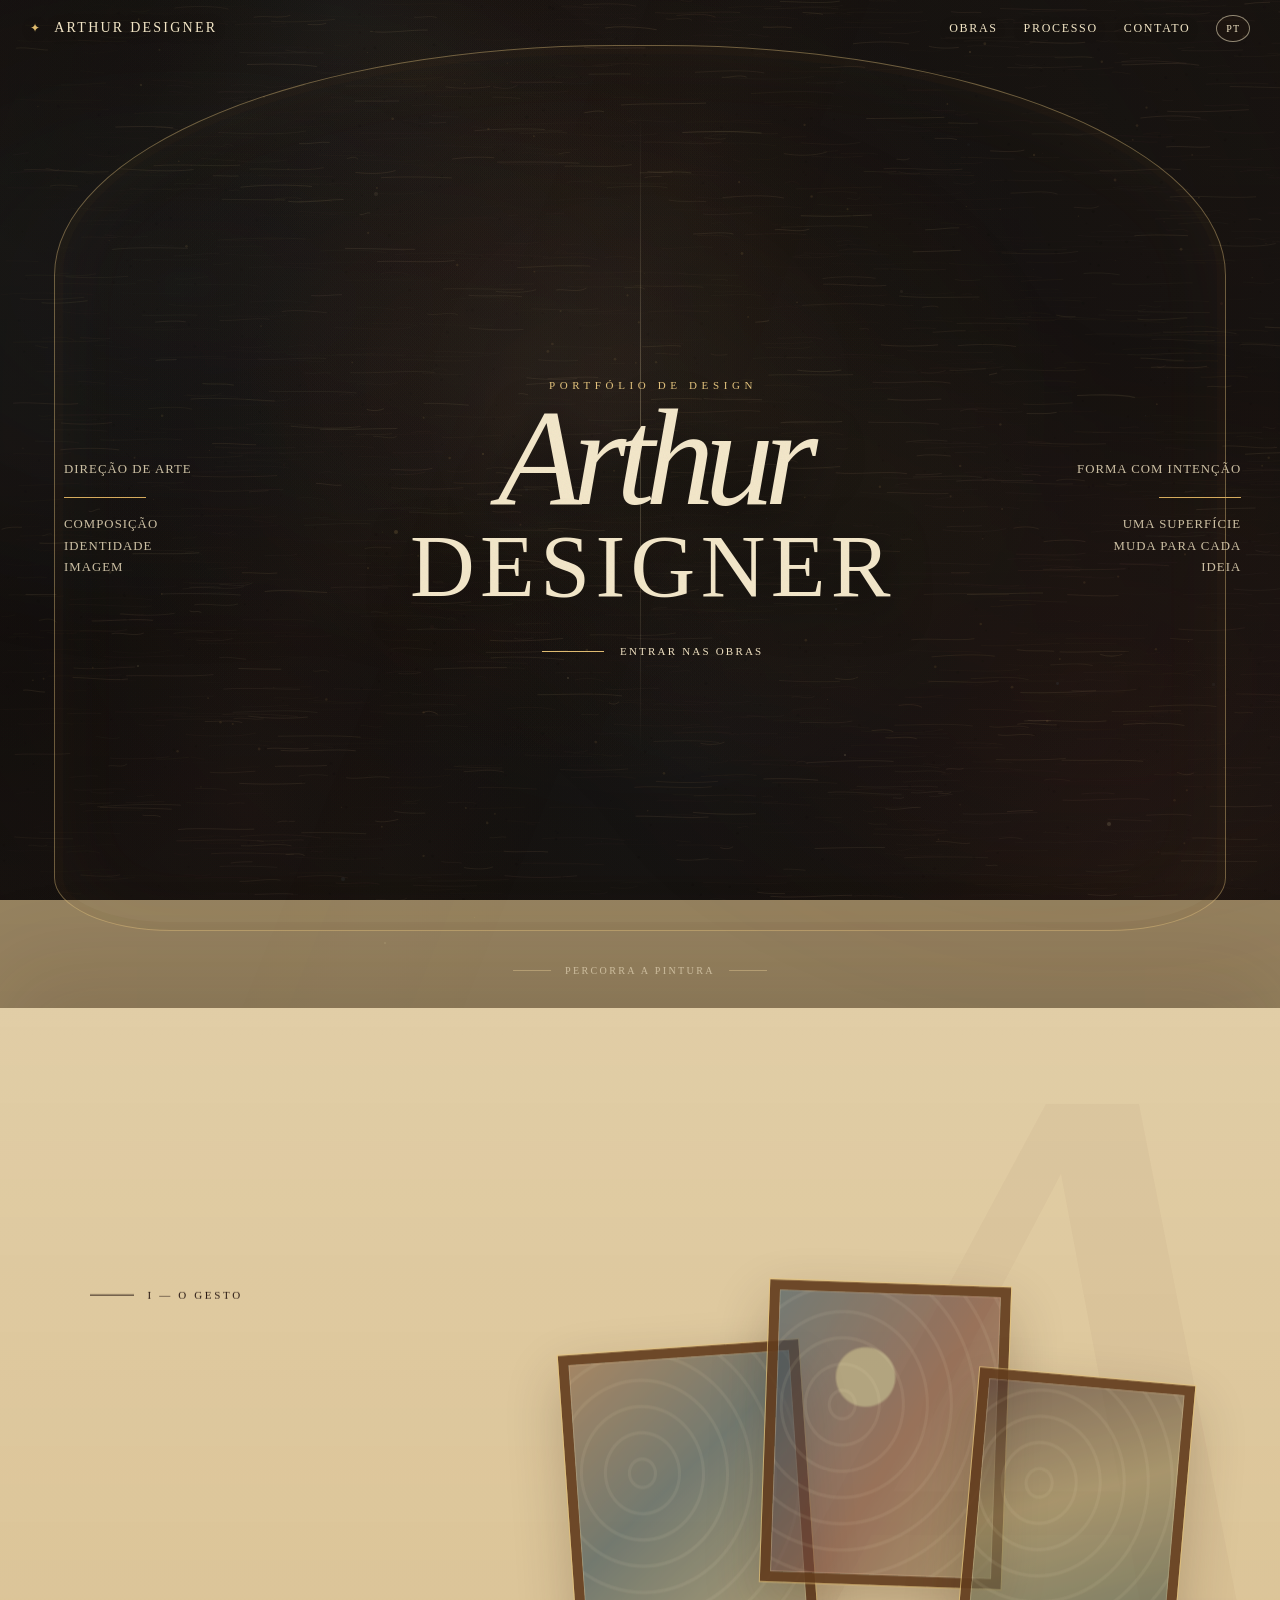
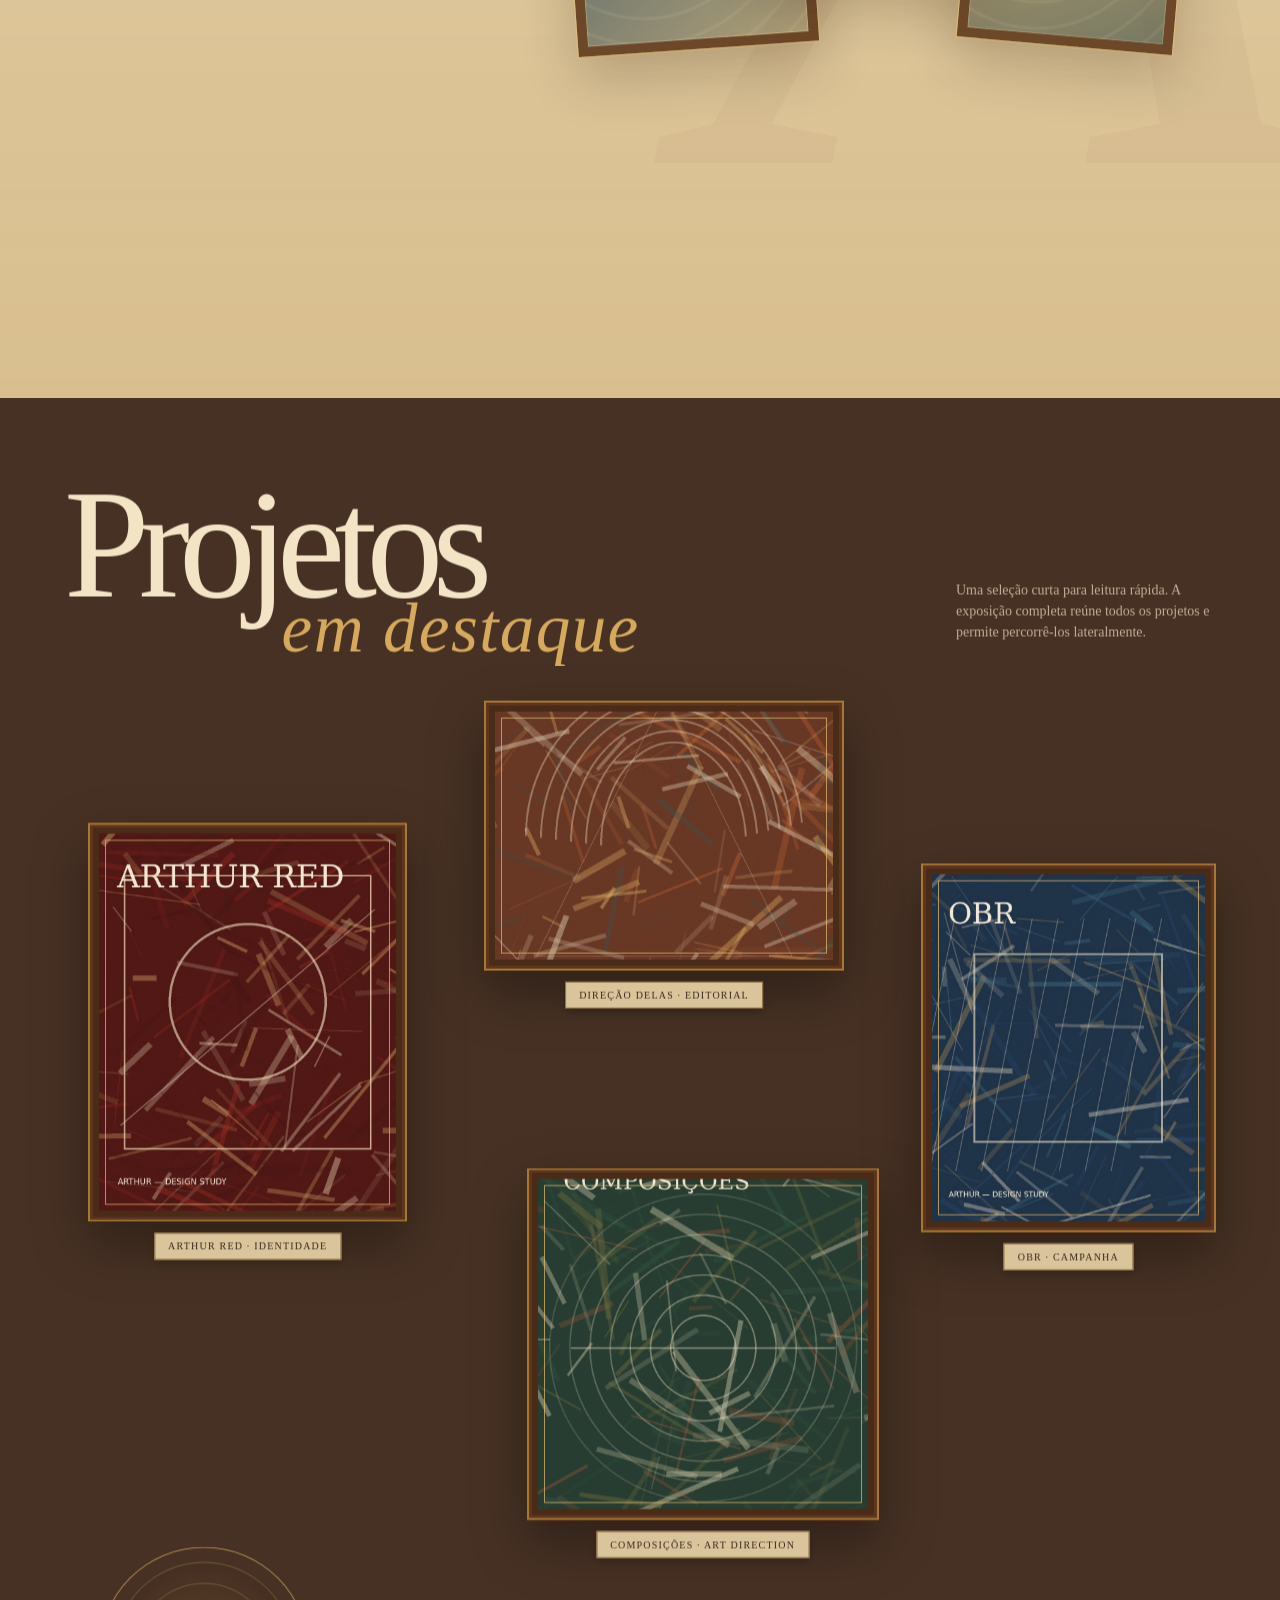
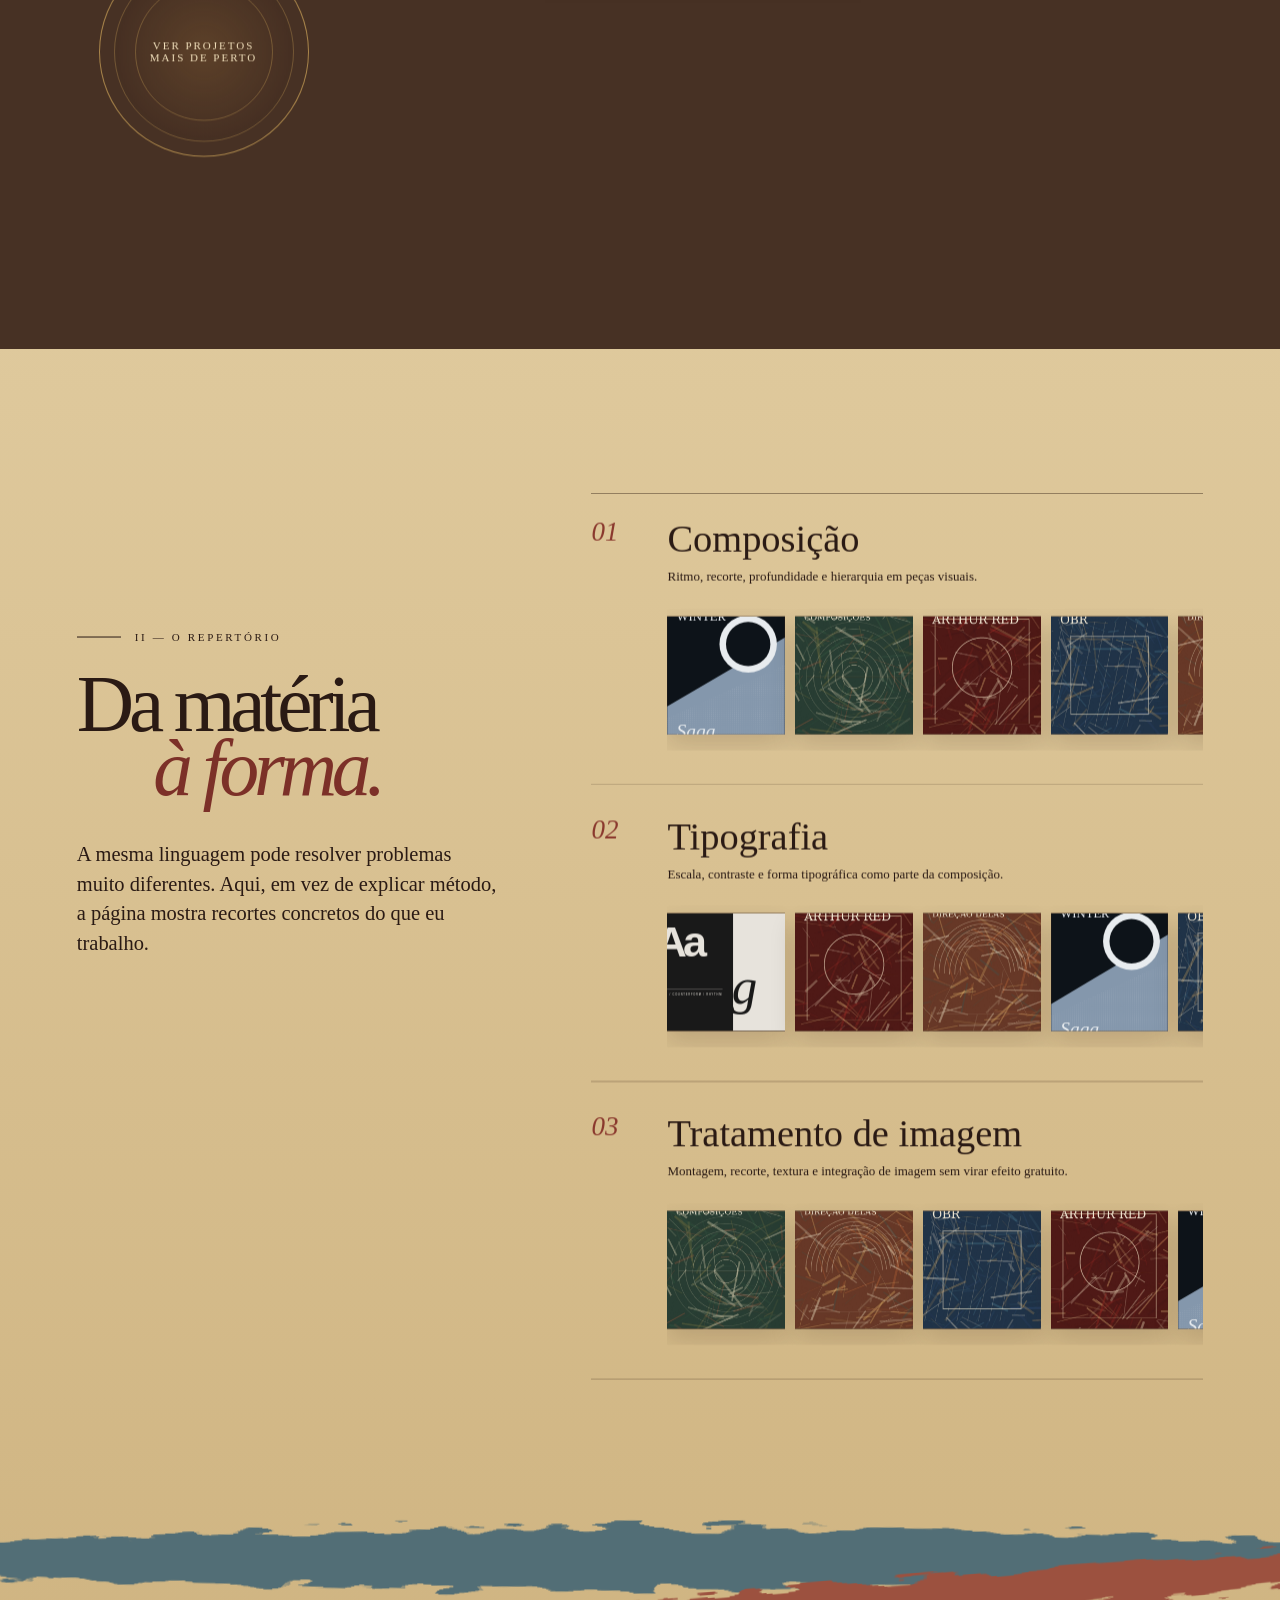
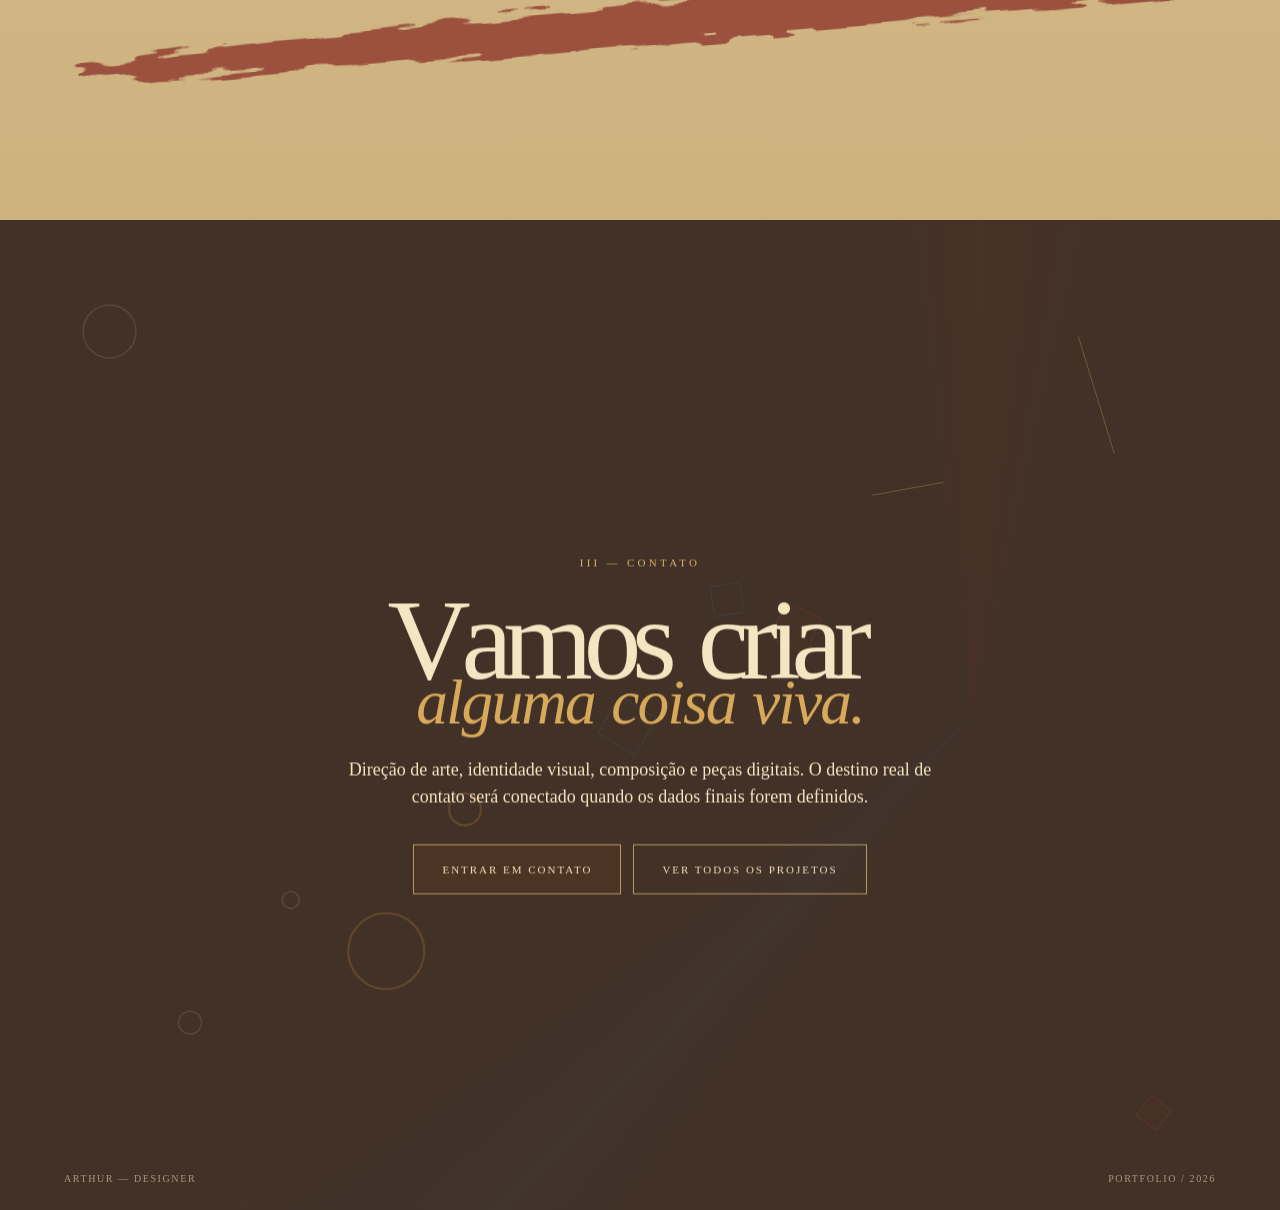
==== commit 39b828b5: "Design Beta 1.0" ====
--- a/index.html
+++ b/index.html
@@ -11,13 +11,15 @@
   --blue:#294f78; --red:#8b2f2a; --green:#3f5b46; --shadow:rgba(28,17,12,.28);
 }
 *{box-sizing:border-box} html{scroll-behavior:smooth} body{margin:0;color:var(--ink);background:#bfa679;font-family:Georgia,'Times New Roman',serif;overflow-x:hidden}
+body.is-loading{overflow:hidden}
 button,a{font:inherit;color:inherit} button{cursor:pointer}
 ::selection{background:#7d2e27;color:#f6ead1}
 #paint{position:fixed;inset:0;width:100%;height:100%;z-index:-4;background:#c9ae7e}
 .grain{position:fixed;inset:0;z-index:50;pointer-events:none;opacity:.19;mix-blend-mode:multiply;background-image:url("data:image/svg+xml,%3Csvg viewBox='0 0 180 180' xmlns='http://www.w3.org/2000/svg'%3E%3Cfilter id='n'%3E%3CfeTurbulence type='fractalNoise' baseFrequency='.72' numOctaves='3' stitchTiles='stitch'/%3E%3C/filter%3E%3Crect width='100%25' height='100%25' filter='url(%23n)' opacity='.36'/%3E%3C/svg%3E")}
 .vignette{position:fixed;inset:0;z-index:-2;pointer-events:none;background:radial-gradient(circle at 50% 45%,transparent 25%,rgba(58,34,22,.08) 65%,rgba(36,22,15,.25) 110%)}
 
-.site-nav{position:fixed;z-index:40;top:0;left:0;right:0;display:flex;align-items:center;justify-content:space-between;padding:22px 30px;color:#f5e8c8;text-shadow:0 2px 14px rgba(0,0,0,.28);mix-blend-mode:normal}
+.site-nav{position:fixed;z-index:40;top:0;left:0;right:0;height:56px;box-sizing:border-box;display:flex;align-items:center;justify-content:space-between;padding:0 30px;color:#f5e8c8;background:transparent;text-shadow:0 2px 14px rgba(0,0,0,.28);mix-blend-mode:normal}
+.site-nav.is-past-hero{background:#171412}
 .brand{font-size:14px;letter-spacing:.16em;text-transform:uppercase;text-decoration:none;display:flex;gap:12px;align-items:center}.brand:before{content:'✦';font-size:12px;color:#e2bd6e}
 .navlinks{display:flex;gap:26px;align-items:center}.navlinks a{text-decoration:none;font-size:12px;letter-spacing:.14em;text-transform:uppercase;position:relative}.navlinks a:after{content:'';position:absolute;left:0;right:100%;bottom:-6px;height:1px;background:currentColor;transition:right .35s ease}.navlinks a:hover:after{right:0}
 .lang{border:1px solid rgba(244,231,199,.55);background:rgba(56,33,21,.18);color:inherit;padding:7px 9px;border-radius:50%;font-size:10px;letter-spacing:.1em}
@@ -49,7 +51,7 @@
 .panel .paint-mark{position:absolute;inset:0;background:repeating-radial-gradient(ellipse at 30% 40%,transparent 0 11px,rgba(245,225,181,.08) 12px 14px,transparent 15px 24px);mix-blend-mode:screen}
 .triptych:hover .one{transform:rotate(-6deg) translate(-8px,-8px)}.triptych:hover .two{transform:rotate(1deg) translateY(-15px)}.triptych:hover .three{transform:rotate(7deg) translate(8px,5px)}
 
-.works{min-height:160vh;padding:14vh 5vw 18vh;background:rgba(58,37,27,.90);color:#f2e4c5;overflow:hidden}.works-head{display:grid;grid-template-columns:1fr auto;align-items:end;gap:30px;max-width:1500px;margin:auto}.works h2{font-size:clamp(66px,12vw,190px);font-weight:400;line-height:.75;letter-spacing:-.07em;margin:0}.works h2 em{display:block;font-size:.45em;letter-spacing:.02em;color:#d7a95d;margin-left:17vw}.works-note{max-width:260px;font-size:14px;line-height:1.5;color:rgba(242,228,197,.7);padding-bottom:12px}
+.works{min-height:160vh;padding:14vh 5vw 18vh;background:rgba(58,37,27,.90);color:#f2e4c5;overflow:hidden}.works-head{display:grid;grid-template-columns:1fr auto;align-items:end;gap:30px;max-width:1500px;margin:auto;position:relative;top:-28px}.works h2{font-size:clamp(66px,12vw,190px);font-weight:400;line-height:.75;letter-spacing:-.07em;margin:0}.works h2 em{display:block;font-size:.45em;letter-spacing:.02em;color:#d7a95d;margin-left:17vw}.works-note{max-width:260px;font-size:14px;line-height:1.5;color:rgba(242,228,197,.7);padding-bottom:12px}
 .salon{max-width:1450px;margin:12vh auto 0;display:grid;grid-template-columns:1fr 1.25fr .86fr;grid-template-rows:280px 360px 280px;gap:34px 42px;position:relative}
 .artwork{position:relative;border:0;background:transparent;color:inherit;padding:0;text-align:left;perspective:900px}.artwork .frame{position:absolute;inset:0;background:#4a2b18;padding:11px;box-shadow:0 22px 50px rgba(0,0,0,.34),inset 0 0 0 2px #a87733,inset 0 0 0 5px #5d361d;transition:transform .55s cubic-bezier(.2,.8,.2,1),box-shadow .55s}.artwork .frame:after{content:'';position:absolute;inset:17px;border:1px solid rgba(231,191,109,.7);pointer-events:none}.artwork img{width:100%;height:100%;object-fit:cover;display:block;filter:saturate(.86) contrast(.98);transition:filter .5s,transform .6s}.artwork .label{position:absolute;left:50%;bottom:-38px;transform:translateX(-50%);background:#d9c49b;color:#3a281e;border:1px solid #8c6c3b;padding:7px 13px;white-space:nowrap;font-size:10px;letter-spacing:.12em;text-transform:uppercase;box-shadow:0 4px 10px rgba(0,0,0,.18)}.artwork:hover .frame{transform:translateY(-10px) rotateX(2deg);box-shadow:0 34px 60px rgba(0,0,0,.42),inset 0 0 0 2px #c49a4f,inset 0 0 0 5px #5d361d}.artwork:hover img{filter:saturate(1.05) contrast(1.02);transform:scale(1.015)}
 .a1{grid-column:1;grid-row:1 / span 2;margin:34px 0 0 7%}.a2{grid-column:2;grid-row:1;margin:0 8%}.a3{grid-column:3;grid-row:1 / span 2;margin:72px 0 0}.a4{grid-column:2;grid-row:2 / span 2;margin:22px 0 0 18%}
@@ -64,7 +66,7 @@
 .exhibition{position:fixed;inset:0;z-index:80;background:#241813;color:#f1e2c1;display:none;opacity:0;transition:opacity .45s}.exhibition.open{display:block}.exhibition.visible{opacity:1}.ex-top{position:absolute;z-index:3;left:28px;right:28px;top:24px;display:flex;justify-content:space-between;align-items:center;font-size:11px;letter-spacing:.18em;text-transform:uppercase}.ex-close{border:1px solid rgba(238,211,158,.55);background:transparent;color:inherit;width:42px;height:42px;border-radius:50%;font-size:20px}.ex-stage{height:100%;display:grid;grid-template-columns:1fr 1.3fr;align-items:center;gap:7vw;padding:9vh 7vw}.ex-copy .count{font-size:12px;letter-spacing:.18em;color:#c89b50}.ex-copy h3{font-size:clamp(54px,7vw,120px);line-height:.82;font-weight:400;margin:24px 0}.ex-copy p{max-width:430px;line-height:1.5;color:rgba(241,226,193,.72)}.ex-image{height:76vh;padding:14px;background:#51311d;box-shadow:0 35px 90px rgba(0,0,0,.45),inset 0 0 0 2px #b78338}.ex-image img{width:100%;height:100%;object-fit:cover}.ex-controls{display:flex;gap:12px;margin-top:36px}.ex-controls button{border:1px solid rgba(236,206,146,.45);background:transparent;color:inherit;padding:12px 18px;text-transform:uppercase;letter-spacing:.14em;font-size:10px}.ex-controls button:hover{background:#d3a153;color:#2a1a14}
 
 @media(max-width:900px){
- .site-nav{padding:18px}.navlinks a{display:none}.hero{padding-left:24px;padding-right:24px}.hero-inner{grid-template-columns:1fr}.hero-side{display:none}.hero-title .seal{right:0;top:10px;width:62px;height:62px}.hero:before{inset:70px 16px 60px;border-radius:45% 45% 8% 8% / 18% 18% 4% 4%}.manifesto{grid-template-columns:1fr;padding:13vh 24px 11vh}.triptych{height:520px}.works{padding:12vh 20px 16vh}.works-head{grid-template-columns:1fr}.works-note{max-width:100%}.salon{display:flex;flex-direction:column;gap:72px;margin-top:8vh}.artwork{height:64vh!important;margin:0!important}.a2{height:46vh!important}.a3{height:58vh!important}.a4{height:52vh!important}.enter-gallery{position:relative;left:auto;bottom:auto;margin:10px auto 0;width:170px;height:170px}.process{padding:13vh 24px}.process-grid{grid-template-columns:1fr}.step{grid-template-columns:54px 1fr}.step .glyph{display:none}.ex-stage{grid-template-columns:1fr;padding:100px 22px 26px;overflow:auto}.ex-copy h3{font-size:52px}.ex-image{height:58vh;order:-1}.footer{flex-direction:column;gap:8px;align-items:center}.hero-title .arthur{font-size:21vw}.hero-title .design{font-size:12vw}}
+ .site-nav{height:50px;padding:0 18px}.navlinks a{display:none}.hero{padding-left:24px;padding-right:24px}.hero-inner{grid-template-columns:1fr}.hero-side{display:none}.hero-title .seal{right:0;top:10px;width:62px;height:62px}.hero:before{inset:70px 16px 60px;border-radius:45% 45% 8% 8% / 18% 18% 4% 4%}.manifesto{grid-template-columns:1fr;padding:13vh 24px 11vh}.triptych{height:520px}.works{padding:12vh 20px 16vh}.works-head{grid-template-columns:1fr}.works-note{max-width:100%}.salon{display:flex;flex-direction:column;gap:72px;margin-top:8vh}.artwork{height:64vh!important;margin:0!important}.a2{height:46vh!important}.a3{height:58vh!important}.a4{height:52vh!important}.enter-gallery{position:relative;left:auto;bottom:auto;margin:10px auto 0;width:170px;height:170px}.process{padding:13vh 24px}.process-grid{grid-template-columns:1fr}.step{grid-template-columns:54px 1fr}.step .glyph{display:none}.ex-stage{grid-template-columns:1fr;padding:100px 22px 26px;overflow:auto}.ex-copy h3{font-size:52px}.ex-image{height:58vh;order:-1}.footer{flex-direction:column;gap:8px;align-items:center}.hero-title .arthur{font-size:21vw}.hero-title .design{font-size:12vw}}
 @media(prefers-reduced-motion:reduce){html{scroll-behavior:auto}*,*:before,*:after{transition:none!important;animation:none!important}}
 
 /* V05 — alterações dirigidas sobre a base V04 */
@@ -181,19 +183,47 @@
 .hero.hero-entered .scroll-mark{opacity:1;transform:translate(-50%,0)}
 .float-object{opacity:.50;transition:opacity .25s ease;will-change:transform}.final.pointer-active .float-object{opacity:.68}
 .site-nav,.hero-inner,.manifesto,.works,.process,.final{min-width:0}.hero-inner>*{min-width:0}.triptych,.salon,.process-grid,.capability-list,.final-grid{min-width:0;max-width:100%}.panel,.artwork,.mini-project{max-width:100%}
-@media(max-width:1180px){.site-nav{padding:20px clamp(18px,2.5vw,30px)}.hero{padding-left:clamp(22px,4vw,48px);padding-right:clamp(22px,4vw,48px)}.hero-inner{width:100%;grid-template-columns:minmax(150px,.7fr) minmax(280px,1.4fr) minmax(150px,.7fr);gap:12px}.hero-title .arthur{font-size:clamp(72px,11.4vw,132px)}.hero-title .design{font-size:clamp(46px,7.4vw,86px)}.salon{gap:28px}.works h2{font-size:clamp(72px,11vw,145px)}.process{padding-left:4vw;padding-right:4vw}.process-grid{gap:4vw}.mini-rail{margin-left:44px}}
-@media(max-width:900px){.site-nav{padding:16px 18px}.brand{font-size:12px;letter-spacing:.13em;white-space:nowrap}.lang{padding:6px 8px}.hero{min-height:max(100svh,640px);padding:92px 20px 72px}.hero-inner{display:grid;grid-template-columns:1fr;width:100%;max-width:720px}.hero-title{padding:48px 0 42px}.hero-title .arthur{font-size:clamp(64px,20vw,112px)}.hero-title .design{font-size:clamp(42px,11.8vw,72px);letter-spacing:.045em;margin-top:18px}.hero-title .kicker{font-size:9px;letter-spacing:.32em}.hero-cta{margin-top:28px}.hero:before{inset:64px 14px 44px;border-radius:42% 42% 7% 7% / 15% 15% 4% 4%}.hero:after{top:14vh;height:62vh}.scroll-mark{bottom:20px;font-size:8px;gap:8px}.scroll-mark:before,.scroll-mark:after{width:22px}.manifesto{padding:120px 22px 90px;gap:50px}.manifesto h2{font-size:clamp(56px,15vw,100px)}.manifesto p{font-size:clamp(17px,4.7vw,23px)}.triptych{width:min(100%,620px);height:min(112vw,520px);margin:0 auto}.panel{border-width:7px}.works{padding:110px 20px 120px}.works h2{font-size:clamp(64px,18vw,112px)}.works h2 em{margin-left:10vw}.salon{width:100%;gap:58px}.artwork{width:min(100%,620px);align-self:center}.artwork.a1,.artwork.a2,.artwork.a3,.artwork.a4{height:auto!important;min-height:0!important;margin:0 auto!important}.artwork.a1{aspect-ratio:4/5}.artwork.a2{aspect-ratio:4/3}.artwork.a3{aspect-ratio:4/5}.artwork.a4{aspect-ratio:1/1}.artwork .label{bottom:-32px;max-width:92%;overflow:hidden;text-overflow:ellipsis}.process{padding:110px 22px 100px}.process-grid{gap:48px}.process-copy{padding-top:0}.process-copy h2{font-size:clamp(58px,15vw,92px)}.process-intro{font-size:clamp(17px,4.4vw,22px)}.capability{padding:26px 0 30px}.capability-head{grid-template-columns:42px minmax(0,1fr);gap:14px}.capability h3{font-size:clamp(28px,8vw,42px)}.capability-head p{font-size:12px}.mini-rail{margin-left:0;width:100%;padding:10px 2px 18px;gap:9px;touch-action:pan-x}.mini-project{flex-basis:clamp(92px,27vw,124px)!important}.brush-river{height:190px;margin-top:7vh}.final{min-height:100svh;padding:110px 22px 70px}.final-grid{min-height:72vh}.final-inner{padding-top:0}.final h2{font-size:clamp(60px,17vw,105px);line-height:.76}.final p{font-size:16px}.final-actions{gap:10px}.final-actions button{padding:15px 18px}.footer{margin-top:58px;gap:7px;align-items:flex-start;text-align:left}.ex-bg-title{font-size:clamp(92px,27vw,190px);top:25%}.ex-card{top:46%;width:min(72vw,520px);height:min(55vh,620px)}.ex-card.landscape{width:min(80vw,620px);height:min(39vh,420px)}}
-@media(max-width:560px){.site-nav{padding:14px 14px}.brand{font-size:10px;letter-spacing:.11em}.brand:before{display:none}.navlinks{gap:8px}.hero{padding-left:14px;padding-right:14px;min-height:max(100svh,600px)}.hero:before{inset:58px 9px 38px}.hero-title{padding-left:8px;padding-right:8px}.hero-title .arthur{font-size:clamp(58px,21vw,88px)}.hero-title .design{font-size:clamp(38px,12vw,54px)}.manifesto{padding-left:18px;padding-right:18px}.manifesto h2{font-size:clamp(52px,16vw,78px)}.triptych{height:min(118vw,450px)}.panel{border-width:5px}.works{padding-left:16px;padding-right:16px}.works h2{font-size:clamp(58px,19vw,88px)}.works-note{font-size:13px}.salon{gap:52px}.artwork .frame{padding:8px}.artwork .frame:after{inset:13px}.process{padding-left:18px;padding-right:18px}.process-copy h2{font-size:clamp(52px,16vw,76px)}.process-copy h2 span{margin-left:11%}.capability-head{grid-template-columns:34px minmax(0,1fr);gap:10px}.capability .num{font-size:23px}.capability h3{font-size:clamp(27px,8.4vw,36px)}.mini-project{flex-basis:clamp(88px,29vw,112px)!important}.final{padding-left:18px;padding-right:18px}.final h2{font-size:clamp(54px,18vw,82px)}.final-actions{flex-direction:column;align-items:flex-start}.final-actions button{width:100%;max-width:320px}.footer{font-size:8px}.ex-top{padding-left:14px;padding-right:14px}.ex-top>span{font-size:8px}.ex-bottom{left:18px;right:18px}.ex-bottom strong{font-size:clamp(34px,11vw,54px)}}
+@media(max-width:1180px){.site-nav{height:54px;padding:0 clamp(18px,2.5vw,30px)}.hero{padding-left:clamp(22px,4vw,48px);padding-right:clamp(22px,4vw,48px)}.hero-inner{width:100%;grid-template-columns:minmax(150px,.7fr) minmax(280px,1.4fr) minmax(150px,.7fr);gap:12px}.hero-title .arthur{font-size:clamp(72px,11.4vw,132px)}.hero-title .design{font-size:clamp(46px,7.4vw,86px)}.salon{gap:28px}.works h2{font-size:clamp(72px,11vw,145px)}.process{padding-left:4vw;padding-right:4vw}.process-grid{gap:4vw}.mini-rail{margin-left:44px}}
+@media(max-width:900px){.site-nav{height:50px;padding:0 18px}.brand{font-size:12px;letter-spacing:.13em;white-space:nowrap}.lang{padding:6px 8px}.hero{min-height:max(100svh,640px);padding:92px 20px 72px}.hero-inner{display:grid;grid-template-columns:1fr;width:100%;max-width:720px}.hero-title{padding:48px 0 42px}.hero-title .arthur{font-size:clamp(64px,20vw,112px)}.hero-title .design{font-size:clamp(42px,11.8vw,72px);letter-spacing:.045em;margin-top:18px}.hero-title .kicker{font-size:9px;letter-spacing:.32em}.hero-cta{margin-top:28px}.hero:before{inset:64px 14px 44px;border-radius:42% 42% 7% 7% / 15% 15% 4% 4%}.hero:after{top:14vh;height:62vh}.scroll-mark{bottom:20px;font-size:8px;gap:8px}.scroll-mark:before,.scroll-mark:after{width:22px}.manifesto{padding:120px 22px 90px;gap:50px}.manifesto h2{font-size:clamp(56px,15vw,100px)}.manifesto p{font-size:clamp(17px,4.7vw,23px)}.triptych{width:min(100%,620px);height:auto;margin:0 auto}.panel{border-width:7px}.works{padding:110px 20px 120px}.works h2{font-size:clamp(64px,18vw,112px)}.works h2 em{margin-left:10vw}.salon{width:100%;gap:58px}.artwork{width:min(100%,620px);align-self:center}.artwork.a1,.artwork.a2,.artwork.a3,.artwork.a4{height:auto!important;min-height:0!important;margin:0 auto!important}.artwork.a1{aspect-ratio:4/5}.artwork.a2{aspect-ratio:4/3}.artwork.a3{aspect-ratio:4/5}.artwork.a4{aspect-ratio:1/1}.artwork .label{bottom:-32px;max-width:92%;overflow:hidden;text-overflow:ellipsis}.process{padding:110px 22px 100px}.process-grid{gap:48px}.process-copy{padding-top:0}.process-copy h2{font-size:clamp(58px,15vw,92px)}.process-intro{font-size:clamp(17px,4.4vw,22px)}.capability{padding:26px 0 30px}.capability-head{grid-template-columns:42px minmax(0,1fr);gap:14px}.capability h3{font-size:clamp(28px,8vw,42px)}.capability-head p{font-size:12px}.mini-rail{margin-left:0;width:100%;padding:10px 2px 18px;gap:9px;touch-action:pan-x}.mini-project{flex-basis:clamp(92px,27vw,124px)!important}.brush-river{height:190px;margin-top:7vh}.final{min-height:100svh;padding:110px 22px 70px}.final-grid{min-height:72vh}.final-inner{padding-top:0}.final h2{font-size:clamp(60px,17vw,105px);line-height:.76}.final p{font-size:16px}.final-actions{gap:10px}.final-actions button{padding:15px 18px}.footer{margin-top:58px;gap:7px;align-items:flex-start;text-align:left}.ex-bg-title{font-size:clamp(92px,27vw,190px);top:25%}.ex-card{top:46%;width:min(72vw,520px);height:min(55vh,620px)}.ex-card.landscape{width:min(80vw,620px);height:min(39vh,420px)}}
+@media(max-width:560px){.site-nav{height:46px;padding:0 14px}.brand{font-size:10px;letter-spacing:.11em}.brand:before{display:none}.navlinks{gap:8px}.hero{padding-left:14px;padding-right:14px;min-height:max(100svh,600px)}.hero:before{inset:58px 9px 38px}.hero-title{padding-left:8px;padding-right:8px}.hero-title .arthur{font-size:clamp(58px,21vw,88px)}.hero-title .design{font-size:clamp(38px,12vw,54px)}.manifesto{padding-left:18px;padding-right:18px}.manifesto h2{font-size:clamp(52px,16vw,78px)}.panel{border-width:5px}.works{padding-left:16px;padding-right:16px}.works h2{font-size:clamp(58px,19vw,88px)}.works-note{font-size:13px}.salon{gap:52px}.artwork .frame{padding:8px}.artwork .frame:after{inset:13px}.process{padding-left:18px;padding-right:18px}.process-copy h2{font-size:clamp(52px,16vw,76px)}.process-copy h2 span{margin-left:11%}.capability-head{grid-template-columns:34px minmax(0,1fr);gap:10px}.capability .num{font-size:23px}.capability h3{font-size:clamp(27px,8.4vw,36px)}.mini-project{flex-basis:clamp(88px,29vw,112px)!important}.final{padding-left:18px;padding-right:18px}.final h2{font-size:clamp(54px,18vw,82px)}.final-actions{flex-direction:column;align-items:flex-start}.final-actions button{width:100%;max-width:320px}.footer{font-size:8px}.ex-top{padding-left:14px;padding-right:14px}.ex-top>span{font-size:8px}.ex-bottom{left:18px;right:18px}.ex-bottom strong{font-size:clamp(34px,11vw,54px)}}
 @media(max-height:650px) and (min-width:700px){.hero{min-height:720px}.hero-title{padding-top:42px;padding-bottom:38px}.scroll-mark{bottom:18px}.ex-card{height:min(62vh,500px)}.ex-card.landscape{height:min(45vh,360px)}}
 @media(prefers-reduced-motion:reduce){.grain,.hero-particles:before,.hero-particles:after{animation:none!important}.hero-side,.hero-title .kicker,.hero-title .arthur,.hero-title .design,.hero-title .hero-cta,.scroll-mark{opacity:1!important;transform:none!important;filter:none!important;transition:none!important}}
 
+/* V09 — carregamento crítico, interação por input e proporções estáveis */
+.site-loader{position:fixed;z-index:120;inset:0;display:grid;place-items:center;background:#151210;color:#f2e3c3;transition:opacity .42s ease,visibility .42s ease}
+.site-loader[aria-hidden="true"]{opacity:0;visibility:hidden;pointer-events:none}
+.site-loader__inner{width:min(360px,76vw);text-align:center}
+.site-loader__mark{display:block;font-size:clamp(24px,5vw,42px);font-weight:400;font-style:italic;letter-spacing:-.04em}
+.site-loader__label{display:block;margin-top:10px;font-size:9px;letter-spacing:.28em;text-transform:uppercase;color:rgba(242,227,195,.58)}
+.site-loader__track{display:block;height:1px;margin-top:28px;overflow:hidden;background:rgba(224,185,104,.18)}
+.site-loader__track:after{content:'';display:block;width:42%;height:100%;background:#d9ad5d;animation:loaderSweep .8s cubic-bezier(.65,0,.35,1) infinite alternate}
+@keyframes loaderSweep{from{transform:translateX(-105%)}to{transform:translateX(245%)}}
+.triptych{width:100%;height:auto;aspect-ratio:1.3/1}
+.panel.one,.panel.two,.panel.three{right:auto;bottom:auto;height:auto;aspect-ratio:4/5}
+.panel.one{left:2%;top:16%;width:38%;transform:rotate(-4deg)}.panel.two{left:33%;top:3%;width:38%;transform:rotate(2deg)}.panel.three{left:auto;right:1%;top:22%;width:34%;transform:rotate(5deg)}
+.triptych:hover .one{transform:rotate(-6deg) translate(-6px,-7px)}.triptych:hover .two{transform:rotate(1deg) translateY(-10px)}.triptych:hover .three{transform:rotate(7deg) translate(6px,4px)}
+.artwork.a1,.artwork.a2,.artwork.a3,.artwork.a4{height:auto!important;min-height:0!important;align-self:start}
+.artwork.a1,.artwork.a3{aspect-ratio:4/5}.artwork.a2{aspect-ratio:4/3}.artwork.a4{aspect-ratio:1/1}
+@media(min-width:901px){.artwork.a2{margin-top:-92px}.artwork.a4{margin-top:64px}}
+.final{text-align:center}
+.final-grid{display:grid;grid-template-columns:1fr;place-items:center}
+.final-inner{margin:auto;text-align:center}
+.final p{margin-left:auto;margin-right:auto}
+.final-actions{justify-content:center;align-items:center}
+@media(max-width:900px){.triptych{height:auto;aspect-ratio:1.05/1}.hero:after{display:none}.hero-particles:after{display:none}#pointerFx{opacity:.76}}
+@media(hover:none),(pointer:coarse){.triptych:hover .one{transform:rotate(-4deg)}.triptych:hover .two{transform:rotate(2deg)}.triptych:hover .three{transform:rotate(5deg)}}
+@media(prefers-reduced-motion:reduce){.site-loader__track:after{animation:none;transform:none;width:100%}}
+
 </style>
 </head>
-<body>
+<body class="is-loading">
+<div class="site-loader" id="siteLoader" role="status" aria-live="polite" aria-label="Carregando portfólio">
+ <div class="site-loader__inner"><span class="site-loader__mark">Arthur</span><span class="site-loader__label">Preparando a superfície</span><span class="site-loader__track" aria-hidden="true"></span></div>
+</div>
 <canvas id="paint" aria-hidden="true"></canvas><canvas id="pointerFx" aria-hidden="true"></canvas><div class="vignette"></div><div class="grain"></div>
 <svg width="0" height="0" style="position:absolute"><filter id="rough"><feTurbulence type="fractalNoise" baseFrequency="0.018 .11" numOctaves="2" seed="7" result="noise"/><feDisplacementMap in="SourceGraphic" in2="noise" scale="28"/></filter></svg>
 <nav class="site-nav" aria-label="Navegação principal">
- <a class="brand" href="#inicio">Arthur / Design</a>
+ <a class="brand" href="#inicio">Arthur Designer</a>
  <div class="navlinks"><a href="#obras">Obras</a><a href="#processo">Processo</a><a href="#contato">Contato</a><button class="lang" type="button" aria-label="Alternar idioma">PT</button></div>
 </nav>
 <main>
@@ -225,10 +255,10 @@
 <section class="section works" id="obras" data-scene="2">
  <div class="works-head"><h2 data-reveal="write">Projetos <em>em destaque</em></h2><div class="works-note" data-reveal="soft">Uma seleção curta para leitura rápida. A exposição completa reúne todos os projetos e permite percorrê-los lateralmente.</div></div>
  <div class="salon">
-  <button class="artwork a1 reveal-art" data-project="0"><span class="frame"><img src="assets/arthur-red.jpg" alt="Capa demonstrativa do projeto Arthur Red"></span><span class="label">Arthur Red · Identidade</span></button>
-  <button class="artwork a2 reveal-art" data-project="1"><span class="frame"><img src="assets/direcao-delas.jpg" alt="Capa demonstrativa do projeto Direção Delas"></span><span class="label">Direção Delas · Editorial</span></button>
-  <button class="artwork a3 reveal-art" data-project="2"><span class="frame"><img src="assets/obr.jpg" alt="Capa demonstrativa do projeto OBR"></span><span class="label">OBR · Campanha</span></button>
-  <button class="artwork a4 reveal-art" data-project="3"><span class="frame"><img src="assets/composicoes.jpg" alt="Capa demonstrativa do projeto Composições"></span><span class="label">Composições · Art Direction</span></button>
+   <button class="artwork a1 reveal-art" data-project="0"><span class="frame"><img src="assets/arthur-red.jpg" alt="Capa demonstrativa do projeto Arthur Red" loading="lazy" decoding="async"></span><span class="label">Arthur Red · Identidade</span></button>
+   <button class="artwork a2 reveal-art" data-project="1"><span class="frame"><img src="assets/direcao-delas.jpg" alt="Capa demonstrativa do projeto Direção Delas" loading="lazy" decoding="async"></span><span class="label">Direção Delas · Editorial</span></button>
+   <button class="artwork a3 reveal-art" data-project="2"><span class="frame"><img src="assets/obr.jpg" alt="Capa demonstrativa do projeto OBR" loading="lazy" decoding="async"></span><span class="label">OBR · Campanha</span></button>
+   <button class="artwork a4 reveal-art" data-project="3"><span class="frame"><img src="assets/composicoes.jpg" alt="Capa demonstrativa do projeto Composições" loading="lazy" decoding="async"></span><span class="label">Composições · Art Direction</span></button>
   <button class="enter-gallery" data-open-exhibition>Ver projetos<br>mais de perto</button>
  </div>
 </section>
@@ -240,40 +270,40 @@
    <article class="capability" data-capability="composition">
     <div class="capability-head"><span class="num">01</span><div><h3 data-reveal="soft">Composição</h3><p data-reveal="soft">Ritmo, recorte, profundidade e hierarquia em peças visuais.</p></div></div>
     <div class="mini-rail" tabindex="0" aria-label="Exemplos de composição">
-     <button class="mini-project" data-project="4"><img src="assets/winter-saga.svg" alt="Winter Saga"><span>Winter Saga</span></button>
-     <button class="mini-project" data-project="3"><img src="assets/composicoes.jpg" alt="Composições"><span>Composições</span></button>
-     <button class="mini-project" data-project="0"><img src="assets/arthur-red.jpg" alt="Arthur Red"><span>Arthur Red</span></button>
-     <button class="mini-project" data-project="2"><img src="assets/obr.jpg" alt="OBR"><span>OBR</span></button>
-     <button class="mini-project" data-project="1"><img src="assets/direcao-delas.jpg" alt="Direção Delas"><span>Direção Delas</span></button>
-     <button class="mini-project" data-project="5"><img src="assets/type-studies.svg" alt="Type Studies"><span>Type Studies</span></button>
-     <button class="mini-project" data-project="3"><img src="assets/composicoes.jpg" alt="Composições"><span>Composições II</span></button>
-     <button class="mini-project" data-project="4"><img src="assets/winter-saga.svg" alt="Winter Saga"><span>Winter Saga II</span></button>
+     <button class="mini-project" data-project="4"><img src="assets/winter-saga.svg" alt="Winter Saga" loading="lazy" decoding="async"><span>Winter Saga</span></button>
+     <button class="mini-project" data-project="3"><img src="assets/composicoes.jpg" alt="Composições" loading="lazy" decoding="async"><span>Composições</span></button>
+     <button class="mini-project" data-project="0"><img src="assets/arthur-red.jpg" alt="Arthur Red" loading="lazy" decoding="async"><span>Arthur Red</span></button>
+     <button class="mini-project" data-project="2"><img src="assets/obr.jpg" alt="OBR" loading="lazy" decoding="async"><span>OBR</span></button>
+     <button class="mini-project" data-project="1"><img src="assets/direcao-delas.jpg" alt="Direção Delas" loading="lazy" decoding="async"><span>Direção Delas</span></button>
+     <button class="mini-project" data-project="5"><img src="assets/type-studies.svg" alt="Type Studies" loading="lazy" decoding="async"><span>Type Studies</span></button>
+     <button class="mini-project" data-project="3"><img src="assets/composicoes.jpg" alt="Composições" loading="lazy" decoding="async"><span>Composições II</span></button>
+     <button class="mini-project" data-project="4"><img src="assets/winter-saga.svg" alt="Winter Saga" loading="lazy" decoding="async"><span>Winter Saga II</span></button>
     </div>
    </article>
    <article class="capability" data-capability="type">
     <div class="capability-head"><span class="num">02</span><div><h3 data-reveal="soft">Tipografia</h3><p data-reveal="soft">Escala, contraste e forma tipográfica como parte da composição.</p></div></div>
     <div class="mini-rail" tabindex="0" aria-label="Exemplos de tipografia">
-     <button class="mini-project" data-project="5"><img src="assets/type-studies.svg" alt="Estudos tipográficos"><span>Type Studies</span></button>
-     <button class="mini-project" data-project="0"><img src="assets/arthur-red.jpg" alt="Arthur Red"><span>Arthur Red</span></button>
-     <button class="mini-project" data-project="1"><img src="assets/direcao-delas.jpg" alt="Direção Delas"><span>Direção Delas</span></button>
-     <button class="mini-project" data-project="4"><img src="assets/winter-saga.svg" alt="Winter Saga"><span>Winter Saga</span></button>
-     <button class="mini-project" data-project="2"><img src="assets/obr.jpg" alt="OBR"><span>OBR</span></button>
-     <button class="mini-project" data-project="3"><img src="assets/composicoes.jpg" alt="Composições"><span>Composições</span></button>
-     <button class="mini-project" data-project="5"><img src="assets/type-studies.svg" alt="Type Studies"><span>Type Studies II</span></button>
-     <button class="mini-project" data-project="1"><img src="assets/direcao-delas.jpg" alt="Direção Delas"><span>Direção Delas II</span></button>
+     <button class="mini-project" data-project="5"><img src="assets/type-studies.svg" alt="Estudos tipográficos" loading="lazy" decoding="async"><span>Type Studies</span></button>
+     <button class="mini-project" data-project="0"><img src="assets/arthur-red.jpg" alt="Arthur Red" loading="lazy" decoding="async"><span>Arthur Red</span></button>
+     <button class="mini-project" data-project="1"><img src="assets/direcao-delas.jpg" alt="Direção Delas" loading="lazy" decoding="async"><span>Direção Delas</span></button>
+     <button class="mini-project" data-project="4"><img src="assets/winter-saga.svg" alt="Winter Saga" loading="lazy" decoding="async"><span>Winter Saga</span></button>
+     <button class="mini-project" data-project="2"><img src="assets/obr.jpg" alt="OBR" loading="lazy" decoding="async"><span>OBR</span></button>
+     <button class="mini-project" data-project="3"><img src="assets/composicoes.jpg" alt="Composições" loading="lazy" decoding="async"><span>Composições</span></button>
+     <button class="mini-project" data-project="5"><img src="assets/type-studies.svg" alt="Type Studies" loading="lazy" decoding="async"><span>Type Studies II</span></button>
+     <button class="mini-project" data-project="1"><img src="assets/direcao-delas.jpg" alt="Direção Delas" loading="lazy" decoding="async"><span>Direção Delas II</span></button>
     </div>
    </article>
    <article class="capability" data-capability="image">
     <div class="capability-head"><span class="num">03</span><div><h3 data-reveal="soft">Tratamento de imagem</h3><p data-reveal="soft">Montagem, recorte, textura e integração de imagem sem virar efeito gratuito.</p></div></div>
     <div class="mini-rail" tabindex="0" aria-label="Exemplos de tratamento de imagem">
-     <button class="mini-project" data-project="3"><img src="assets/composicoes.jpg" alt="Composições"><span>Composições</span></button>
-     <button class="mini-project" data-project="1"><img src="assets/direcao-delas.jpg" alt="Direção Delas"><span>Direção Delas</span></button>
-     <button class="mini-project" data-project="2"><img src="assets/obr.jpg" alt="OBR"><span>OBR</span></button>
-     <button class="mini-project" data-project="0"><img src="assets/arthur-red.jpg" alt="Arthur Red"><span>Arthur Red</span></button>
-     <button class="mini-project" data-project="4"><img src="assets/winter-saga.svg" alt="Winter Saga"><span>Winter Saga</span></button>
-     <button class="mini-project" data-project="5"><img src="assets/type-studies.svg" alt="Type Studies"><span>Type Studies</span></button>
-     <button class="mini-project" data-project="3"><img src="assets/composicoes.jpg" alt="Composições"><span>Composições II</span></button>
-     <button class="mini-project" data-project="2"><img src="assets/obr.jpg" alt="OBR"><span>OBR II</span></button>
+     <button class="mini-project" data-project="3"><img src="assets/composicoes.jpg" alt="Composições" loading="lazy" decoding="async"><span>Composições</span></button>
+     <button class="mini-project" data-project="1"><img src="assets/direcao-delas.jpg" alt="Direção Delas" loading="lazy" decoding="async"><span>Direção Delas</span></button>
+     <button class="mini-project" data-project="2"><img src="assets/obr.jpg" alt="OBR" loading="lazy" decoding="async"><span>OBR</span></button>
+     <button class="mini-project" data-project="0"><img src="assets/arthur-red.jpg" alt="Arthur Red" loading="lazy" decoding="async"><span>Arthur Red</span></button>
+     <button class="mini-project" data-project="4"><img src="assets/winter-saga.svg" alt="Winter Saga" loading="lazy" decoding="async"><span>Winter Saga</span></button>
+     <button class="mini-project" data-project="5"><img src="assets/type-studies.svg" alt="Type Studies" loading="lazy" decoding="async"><span>Type Studies</span></button>
+     <button class="mini-project" data-project="3"><img src="assets/composicoes.jpg" alt="Composições" loading="lazy" decoding="async"><span>Composições II</span></button>
+     <button class="mini-project" data-project="2"><img src="assets/obr.jpg" alt="OBR" loading="lazy" decoding="async"><span>OBR II</span></button>
     </div>
    </article>
   </div>
@@ -286,7 +316,7 @@
  <div class="final-grid">
   <div class="final-inner"><div class="small" data-reveal="soft">III — Contato</div><h2 data-reveal="write">Vamos criar <em>alguma coisa viva.</em></h2><p data-reveal="soft">Direção de arte, identidade visual, composição e peças digitais. O destino real de contato será conectado quando os dados finais forem definidos.</p><div class="final-actions"><button type="button" class="contact-cta" id="contactCta">Entrar em contato</button><button type="button" class="secondary-cta" data-open-exhibition>Ver todos os projetos</button></div></div>
  </div>
- <footer class="footer"><span>Arthur — Design</span><span>Portfolio / 2026</span><span>PT · EN em preparação</span></footer>
+ <footer class="footer"><span>Arthur — Designer</span><span>Portfolio / 2026</span></footer>
 </section>
 </main>
 
@@ -300,13 +330,23 @@
 
 <aside class="case-panel" id="casePanel" aria-hidden="true">
  <button class="case-close" type="button">Voltar <span>×</span></button>
- <div class="case-hero"><div class="case-visual"><img id="caseImage" src="assets/arthur-red.jpg" alt=""></div><div class="case-copy"><span id="caseIndex">01 / 06</span><h2 id="caseTitle">Arthur Red</h2><p id="caseCategory">Identidade visual</p><p id="caseDesc">Sistema de identidade visual e direção gráfica.</p><button class="behance-placeholder" type="button" disabled>Abrir no Behance — link pendente</button></div></div>
+  <div class="case-hero"><div class="case-visual"><img id="caseImage" src="assets/arthur-red.jpg" alt="" loading="lazy" decoding="async"></div><div class="case-copy"><span id="caseIndex">01 / 06</span><h2 id="caseTitle">Arthur Red</h2><p id="caseCategory">Identidade visual</p><p id="caseDesc">Sistema de identidade visual e direção gráfica.</p><button class="behance-placeholder" type="button" disabled>Abrir no Behance — link pendente</button></div></div>
  <div class="case-detail-strip" id="caseDetailStrip"></div>
 </aside>
 <script>
 (() => {
+ const loader=document.getElementById('siteLoader'),started=performance.now();let finished=false;
+ const finish=()=>{if(finished)return;finished=true;const wait=Math.max(0,260-(performance.now()-started));setTimeout(()=>{document.body.classList.remove('is-loading');loader?.setAttribute('aria-hidden','true');dispatchEvent(new Event('site:ready'));setTimeout(()=>loader?.remove(),460)},wait)};
+ const loaded=document.readyState==='complete'?Promise.resolve():new Promise(resolve=>addEventListener('load',resolve,{once:true}));
+ const fonts=document.fonts?.ready||Promise.resolve();
+ Promise.race([Promise.all([loaded,fonts]),new Promise(resolve=>setTimeout(resolve,1400))]).then(finish);
+ setTimeout(finish,1800);
+})();
+(() => {
  const $=(s,c=document)=>c.querySelector(s), $$=(s,c=document)=>[...c.querySelectorAll(s)];
  const reduced=matchMedia('(prefers-reduced-motion: reduce)').matches;
+ const finePointer=matchMedia('(hover: hover) and (pointer: fine)').matches;
+ const coarsePointer=matchMedia('(hover: none), (pointer: coarse)').matches;
  const canvas=$('#paint'),ctx=canvas.getContext('2d',{alpha:false});
  const fx=$('#pointerFx'),fctx=fx.getContext('2d',{alpha:true});
  let W=0,H=0,dpr=1,scenes=[],targetScene=0,currentScene=0,mx=.5,my=.5,smx=.5,smy=.5,trail=[],bursts=[],pointerZone='none',mouseClientX=0,mouseClientY=0;
@@ -321,42 +361,56 @@
  function buildHeroScene(){const c=document.createElement('canvas');c.width=W*dpr;c.height=H*dpr;const g=c.getContext('2d');g.scale(dpr,dpr);const R=rand(7301);g.fillStyle='#171412';g.fillRect(0,0,W,H);
   // dark gesso: broad stains, nearly monochrome, then fibers/scratches
   for(let k=0;k<18;k++){const x=R()*W,y=R()*H,rr=(.12+R()*.34)*Math.max(W,H);const cols=['rgba(82,55,38,.13)','rgba(35,62,75,.10)','rgba(103,45,38,.08)','rgba(203,161,88,.045)','rgba(0,0,0,.24)'];const gr=g.createRadialGradient(x,y,0,x,y,rr);gr.addColorStop(0,cols[k%cols.length]);gr.addColorStop(1,'rgba(0,0,0,0)');g.fillStyle=gr;g.fillRect(0,0,W,H)}
-  g.globalAlpha=.22;for(let k=0;k<2100;k++){const y=R()*H,x=R()*W,len=8+R()*80;g.strokeStyle=R()>.72?'#8b7557':'#3b3027';g.lineWidth=.25+R()*.8;g.beginPath();g.moveTo(x,y);g.bezierCurveTo(x+len*.3,y+(R()-.5)*5,x+len*.72,y+(R()-.5)*7,x+len,y+(R()-.5)*4);g.stroke()}
-  g.globalAlpha=.15;for(let k=0;k<950;k++){g.fillStyle=R()>.84?'#c6a35f':'#080706';const r=.25+R()*1.2;g.beginPath();g.arc(R()*W,R()*H,r,0,Math.PI*2);g.fill()}g.globalAlpha=1;return c}
+  g.globalAlpha=.22;for(let k=0,n=coarsePointer?1100:2100;k<n;k++){const y=R()*H,x=R()*W,len=8+R()*80;g.strokeStyle=R()>.72?'#8b7557':'#3b3027';g.lineWidth=.25+R()*.8;g.beginPath();g.moveTo(x,y);g.bezierCurveTo(x+len*.3,y+(R()-.5)*5,x+len*.72,y+(R()-.5)*7,x+len,y+(R()-.5)*4);g.stroke()}
+  g.globalAlpha=.15;for(let k=0,n=coarsePointer?480:950;k<n;k++){g.fillStyle=R()>.84?'#c6a35f':'#080706';const r=.25+R()*1.2;g.beginPath();g.arc(R()*W,R()*H,r,0,Math.PI*2);g.fill()}g.globalAlpha=1;return c}
  function buildScene(i){if(i===0)return buildHeroScene();const c=document.createElement('canvas');c.width=W*dpr;c.height=H*dpr;const g=c.getContext('2d');g.scale(dpr,dpr);const R=rand(1337+i*991),p=palettes[i];g.fillStyle=p[6];g.fillRect(0,0,W,H);
   for(let k=0;k<34;k++){const x=R()*W,y=R()*H,rx=(.08+R()*.22)*W,ry=(.05+R()*.18)*H;const grad=g.createRadialGradient(x,y,0,x,y,Math.max(rx,ry));grad.addColorStop(0,p[Math.floor(R()*6)]+'72');grad.addColorStop(1,p[Math.floor(R()*6)]+'00');g.fillStyle=grad;g.beginPath();g.ellipse(x,y,rx,ry,R()*Math.PI,0,Math.PI*2);g.fill()}
-  g.globalCompositeOperation='multiply';g.globalAlpha=.30;g.lineCap='round';const count=Math.min(3100,Math.max(1600,Math.floor(W*H/520)));for(let k=0;k<count;k++){let x=R()*W,y=R()*H;const nx=x/W,ny=y/H;let a=Math.sin(nx*5.2+i*.7)+Math.cos(ny*4.1-i*.5);const len=5+R()*19;g.strokeStyle=p[Math.floor(R()*p.length)];g.lineWidth=.5+R()*2.4;g.beginPath();g.moveTo(x,y);g.quadraticCurveTo(x+Math.cos(a+.2)*len*.55,y+Math.sin(a+.2)*len*.55,x+Math.cos(a)*len,y+Math.sin(a)*len);g.stroke()}g.globalAlpha=1;g.globalCompositeOperation='source-over';return c}
- function resize(){dpr=Math.min(devicePixelRatio||1,1.35);W=innerWidth;H=innerHeight;for(const c of [canvas,fx]){c.width=W*dpr;c.height=H*dpr;c.style.width=W+'px';c.style.height=H+'px'}ctx.setTransform(dpr,0,0,dpr,0,0);fctx.setTransform(dpr,0,0,dpr,0,0);scenes=palettes.map((_,i)=>buildScene(i));draw()}
- function draw(){ctx.setTransform(dpr,0,0,dpr,0,0);const a=Math.floor(currentScene),b=Math.min(scenes.length-1,a+1),t=currentScene-a;ctx.globalAlpha=1;ctx.drawImage(scenes[a],0,0,W,H);if(b!==a){ctx.globalAlpha=t;ctx.drawImage(scenes[b],0,0,W,H)}ctx.globalAlpha=1}
- const hero=$('.hero'),finalSection=$('.final');
- requestAnimationFrame(()=>requestAnimationFrame(()=>hero.classList.add('hero-entered')));
+  g.globalCompositeOperation='multiply';g.globalAlpha=.30;g.lineCap='round';const count=coarsePointer?Math.min(1200,Math.max(700,Math.floor(W*H/900))):Math.min(3100,Math.max(1600,Math.floor(W*H/520)));for(let k=0;k<count;k++){let x=R()*W,y=R()*H;const nx=x/W,ny=y/H;let a=Math.sin(nx*5.2+i*.7)+Math.cos(ny*4.1-i*.5);const len=5+R()*19;g.strokeStyle=p[Math.floor(R()*p.length)];g.lineWidth=.5+R()*2.4;g.beginPath();g.moveTo(x,y);g.quadraticCurveTo(x+Math.cos(a+.2)*len*.55,y+Math.sin(a+.2)*len*.55,x+Math.cos(a)*len,y+Math.sin(a)*len);g.stroke()}g.globalAlpha=1;g.globalCompositeOperation='source-over';return c}
+ function resize(){dpr=Math.min(devicePixelRatio||1,coarsePointer?1:1.25);W=innerWidth;H=innerHeight;for(const c of [canvas,fx]){c.width=W*dpr;c.height=H*dpr;c.style.width=W+'px';c.style.height=H+'px'}ctx.setTransform(dpr,0,0,dpr,0,0);fctx.setTransform(dpr,0,0,dpr,0,0);scenes=palettes.map((_,i)=>i===0?buildHeroScene():null);draw()}
+ function sceneAt(i){return scenes[i]||(scenes[i]=buildScene(i))}
+ function draw(){ctx.setTransform(dpr,0,0,dpr,0,0);const a=Math.floor(currentScene),b=Math.min(scenes.length-1,a+1),t=currentScene-a;ctx.globalAlpha=1;ctx.drawImage(sceneAt(a),0,0,W,H);if(b!==a&&t>.001){ctx.globalAlpha=t;ctx.drawImage(sceneAt(b),0,0,W,H)}ctx.globalAlpha=1}
+ const hero=$('.hero'),finalSection=$('.final'),siteNav=$('.site-nav');
+ const enterHero=()=>requestAnimationFrame(()=>requestAnimationFrame(()=>hero.classList.add('hero-entered')));
+ if(document.body.classList.contains('is-loading'))addEventListener('site:ready',enterHero,{once:true});else enterHero();
  function zoneAt(x,y){const hr=hero.getBoundingClientRect();if(y>=Math.max(0,hr.top)&&y<=Math.min(H,hr.bottom))return'hero';const fr=finalSection.getBoundingClientRect();if(y>=Math.max(0,fr.top)&&y<=Math.min(H,fr.bottom))return'contact';return'none'}
  function drawPointer(){fctx.setTransform(dpr,0,0,dpr,0,0);fctx.clearRect(0,0,W,H);pointerZone=zoneAt(mouseClientX,mouseClientY);if(pointerZone==='hero'){
    smx+=(mx-smx)*.12;smy+=(my-smy)*.12;trail.forEach(q=>q.life-=.03);trail=trail.filter(q=>q.life>0);trail.forEach(q=>{const alpha=q.life*q.life*.22;fctx.strokeStyle=`rgba(224,185,104,${alpha})`;fctx.lineWidth=.7+q.life*1.5;fctx.lineCap='round';fctx.beginPath();fctx.moveTo(q.x,q.y);fctx.quadraticCurveTo(q.x-q.vx*10+q.seed*4,q.y-q.vy*10-q.seed*3,q.x-q.vx*25,q.y-q.vy*25);fctx.stroke()});
-   const x=smx*W,y=smy*H;fctx.strokeStyle='rgba(224,185,104,.24)';fctx.lineWidth=1;fctx.beginPath();fctx.ellipse(x,y,25+Math.sin(performance.now()*.002)*3,16,-.28,0,Math.PI*2);fctx.stroke();fctx.beginPath();fctx.ellipse(x-(mx-smx)*W*.6,y-(my-smy)*H*.6,42,27,.42,0,Math.PI*2);fctx.globalAlpha=.45;fctx.stroke();fctx.globalAlpha=1;
   }else{trail.length=0;smx=mx;smy=my}
   bursts.forEach(b=>{b.life-=.045;const t=1-b.life,r=16+t*82;fctx.strokeStyle=`rgba(224,185,104,${Math.max(0,b.life)*.38})`;fctx.lineWidth=1.2;for(let k=0;k<3;k++){fctx.beginPath();fctx.ellipse(b.x,b.y,r*(1+k*.22),r*(.55+k*.08),b.rot+k*.6,0,Math.PI*2);fctx.stroke()}});bursts=bursts.filter(b=>b.life>0)
  }
- function tick(){currentScene+=(targetScene-currentScene)*(reduced?1:.055);draw();if(!reduced)drawPointer();requestAnimationFrame(tick)}
+ let pageActive=!document.hidden,tickRaf=0;
+ function tick(){if(!pageActive)return;const delta=targetScene-currentScene;if(Math.abs(delta)>.001){currentScene+=delta*(reduced?1:.055);draw()}else currentScene=targetScene;if(!reduced&&(trail.length||bursts.length))drawPointer();tickRaf=requestAnimationFrame(tick)}
  function updateScene(){const heroRect=hero.getBoundingClientRect();if(heroRect.bottom>0){targetScene=0;return}const sections=$$('[data-scene]:not(.hero)');const y=scrollY+innerHeight*.48;let best=1,dist=1e9;sections.forEach(s=>{const r=s.getBoundingClientRect(),cy=scrollY+r.top+r.height*.5,d=Math.abs(cy-y);if(d<dist){dist=d;best=+s.dataset.scene}});targetScene=best}
- addEventListener('resize',resize,{passive:true});addEventListener('scroll',()=>{updateScene();pointerZone=zoneAt(mouseClientX,mouseClientY);if(pointerZone!=='hero')trail.length=0},{passive:true});addEventListener('pointermove',e=>{mouseClientX=e.clientX;mouseClientY=e.clientY;const nx=e.clientX/W,ny=e.clientY/H,vx=nx-mx,vy=ny-my;mx=nx;my=ny;pointerZone=zoneAt(e.clientX,e.clientY);if(!reduced&&pointerZone==='hero'&&Math.hypot(vx,vy)>.001){for(let i=0;i<2;i++)trail.push({x:e.clientX+(Math.random()-.5)*8,y:e.clientY+(Math.random()-.5)*8,vx:vx*W,vy:vy*H,life:1,seed:Math.random()-.5});if(trail.length>80)trail.splice(0,trail.length-80)}},{passive:true});addEventListener('pointerdown',e=>{if(!reduced&&zoneAt(e.clientX,e.clientY)==='contact'){for(let i=0;i<2;i++)bursts.push({x:e.clientX,y:e.clientY,life:1,rot:Math.random()*Math.PI})}},{passive:true});resize();tick();updateScene();
+ function updateNavSurface(){const shouldShow=hero.getBoundingClientRect().bottom<=siteNav.getBoundingClientRect().bottom,wasShown=siteNav.classList.contains('is-past-hero');if(wasShown&&!shouldShow){targetScene=0;currentScene=0;draw()}siteNav.classList.toggle('is-past-hero',shouldShow)}
+ addEventListener('resize',()=>{resize();updateNavSurface()},{passive:true});addEventListener('scroll',()=>{updateScene();updateNavSurface();pointerZone=zoneAt(mouseClientX,mouseClientY);if(pointerZone!=='hero'&&trail.length){trail.length=0;fctx.clearRect(0,0,W,H)}},{passive:true});addEventListener('pointermove',e=>{mouseClientX=e.clientX;mouseClientY=e.clientY;const nx=e.clientX/W,ny=e.clientY/H,vx=nx-mx,vy=ny-my;mx=nx;my=ny;pointerZone=zoneAt(e.clientX,e.clientY);if(!reduced&&finePointer&&pointerZone==='hero'&&Math.hypot(vx,vy)>.001){for(let i=0;i<2;i++)trail.push({x:e.clientX+(Math.random()-.5)*8,y:e.clientY+(Math.random()-.5)*8,vx:vx*W,vy:vy*H,life:1,seed:Math.random()-.5});if(trail.length>80)trail.splice(0,trail.length-80)}},{passive:true});addEventListener('pointerdown',e=>{const zone=zoneAt(e.clientX,e.clientY);if(!reduced&&(zone==='hero'||zone==='contact')){for(let i=0;i<2;i++)bursts.push({x:e.clientX,y:e.clientY,life:1,rot:Math.random()*Math.PI})}},{passive:true});addEventListener('visibilitychange',()=>{pageActive=!document.hidden;if(pageActive&&!tickRaf)tick();else if(!pageActive){cancelAnimationFrame(tickRaf);tickRaf=0}},{passive:true});resize();updateScene();updateNavSurface();tick();
 
  // Subtle autonomous particles exist only inside the opening hero.
  const heroParticles=$('#heroParticles');
  const particleColors=['rgba(225,190,116,.92)','rgba(104,129,142,.72)','rgba(137,73,58,.62)','rgba(239,220,174,.76)'];
- for(let i=0;i<34;i++){const dot=document.createElement('i'),r=Math.random();dot.style.setProperty('--x',(3+Math.random()*94).toFixed(2)+'%');dot.style.setProperty('--y',(4+Math.random()*90).toFixed(2)+'%');dot.style.setProperty('--s',(r<.72?.8+Math.random()*1.5:2.2+Math.random()*2.2).toFixed(2)+'px');dot.style.setProperty('--o',(0.08+Math.random()*.22).toFixed(2));dot.style.setProperty('--d',(9+Math.random()*15).toFixed(1)+'s');dot.style.setProperty('--delay',(-Math.random()*16).toFixed(1)+'s');dot.style.setProperty('--dx',(-18+Math.random()*36).toFixed(1)+'px');dot.style.setProperty('--dy',(-24-Math.random()*42).toFixed(1)+'px');dot.style.setProperty('--c',particleColors[i%particleColors.length]);heroParticles.appendChild(dot)}
+ for(let i=0,n=coarsePointer?18:34;i<n;i++){const dot=document.createElement('i'),r=Math.random();dot.style.setProperty('--x',(3+Math.random()*94).toFixed(2)+'%');dot.style.setProperty('--y',(4+Math.random()*90).toFixed(2)+'%');dot.style.setProperty('--s',(r<.72?.8+Math.random()*1.5:2.2+Math.random()*2.2).toFixed(2)+'px');dot.style.setProperty('--o',(0.08+Math.random()*.22).toFixed(2));dot.style.setProperty('--d',(9+Math.random()*15).toFixed(1)+'s');dot.style.setProperty('--delay',(-Math.random()*16).toFixed(1)+'s');dot.style.setProperty('--dx',(-18+Math.random()*36).toFixed(1)+'px');dot.style.setProperty('--dy',(-24-Math.random()*42).toFixed(1)+'px');dot.style.setProperty('--c',particleColors[i%particleColors.length]);heroParticles.appendChild(dot)}
 
  // reveal system
  function wrapChars(el){const walk=node=>{[...node.childNodes].forEach(n=>{if(n.nodeType===3){const frag=document.createDocumentFragment();n.textContent.split(/(\s+)/).forEach(part=>{if(!part)return;if(/^\s+$/.test(part)){const sp=document.createElement('span');sp.className='write-space';sp.innerHTML='&nbsp;';frag.appendChild(sp);return}const word=document.createElement('span');word.className='write-word';[...part].forEach(ch=>{const sp=document.createElement('span');sp.className='write-char';sp.textContent=ch;word.appendChild(sp)});frag.appendChild(word)});n.replaceWith(frag)}else if(n.nodeType===1)walk(n)})};walk(el);$$('.write-char',el).forEach((c,i)=>c.style.transitionDelay=(i*18)+'ms')}
  $$('[data-reveal="write"]').forEach(wrapChars);const io=new IntersectionObserver(entries=>entries.forEach(e=>{if(e.isIntersecting){e.target.classList.add('is-visible');io.unobserve(e.target)}}),{threshold:.18,rootMargin:'0px 0px -8%'});$$('[data-reveal],.reveal-art').forEach((el,i)=>{if(el.classList.contains('reveal-art'))el.style.transitionDelay=((i%4)*110)+'ms';io.observe(el)});
 
+ // Persistent physical drift: wheel down pushes objects up, wheel up pushes them down, within fixed bounds.
+ const scrollReactive=$$('.manifesto-copy,.triptych,.works-head,.artwork,.enter-gallery,.process-copy,.capability,.brush-river,.final-inner').map((el,i)=>({el,factor:.58+(i%4)*.11}));
+ let lastScrollY=scrollY,lastScrollTime=performance.now(),lastWheelTime=0,scrollOffset=0,scrollTarget=0,scrollVelocity=0,scrollMotionRaf=0,lastMotionFrame=0;
+ function renderScrollOffset(){scrollReactive.forEach(({el,factor})=>{el.style.willChange='translate';el.style.translate=`0 ${(scrollOffset*factor).toFixed(2)}px`})}
+ function animateScrollInertia(now){const dt=Math.min(.034,Math.max(.008,(now-(lastMotionFrame||now-16.67))/1000));lastMotionFrame=now;const omega=17,damping=1;const previous=scrollOffset,acceleration=(scrollTarget-scrollOffset)*omega*omega-2*damping*omega*scrollVelocity;scrollVelocity+=acceleration*dt;scrollOffset+=scrollVelocity*dt;if((scrollTarget-previous)*(scrollTarget-scrollOffset)<=0){scrollOffset=scrollTarget;scrollVelocity=0}scrollOffset=Math.max(-18,Math.min(18,scrollOffset));renderScrollOffset();if(Math.abs(scrollTarget-scrollOffset)>.02||Math.abs(scrollVelocity)>.02){scrollMotionRaf=requestAnimationFrame(animateScrollInertia);return}scrollOffset=scrollTarget;scrollVelocity=0;renderScrollOffset();scrollMotionRaf=0;lastMotionFrame=0}
+ function startScrollMotion(){if(!scrollMotionRaf){lastMotionFrame=0;scrollMotionRaf=requestAnimationFrame(animateScrollInertia)}}
+ function pushScrollMotion(delta,speed){if(reduced||Math.abs(delta)<.01)return;const step=Math.max(1.8,Math.min(6,1.8+Math.log1p(speed)*.9));scrollTarget=Math.max(-18,Math.min(18,scrollTarget-Math.sign(delta)*step));startScrollMotion()}
+ addEventListener('wheel',e=>{const scale=e.deltaMode===1?16:e.deltaMode===2?innerHeight:1,delta=(Math.abs(e.deltaY)>=Math.abs(e.deltaX)?e.deltaY:e.deltaX)*scale;lastWheelTime=performance.now();pushScrollMotion(delta,Math.abs(delta))},{passive:true});
+ addEventListener('scroll',()=>{const y=scrollY,now=performance.now(),delta=y-lastScrollY,dt=Math.max(8,Math.min(90,now-lastScrollTime));lastScrollY=y;lastScrollTime=now;if(now-lastWheelTime<160)return;pushScrollMotion(delta,Math.abs(delta)/dt*16)},{passive:true});
+
+ let currentLang='pt';
  const projects=[
-  {title:'Arthur Red',category:'Identidade visual',img:'assets/arthur-red.jpg',ratio:'portrait',desc:'Sistema de identidade visual e direção gráfica. Estrutura preparada para receber o case real e o link final do Behance.'},
-  {title:'Direção Delas',category:'Editorial / Web',img:'assets/direcao-delas.jpg',ratio:'landscape',desc:'Direção editorial e composição para projeto temático, com foco em hierarquia, imagem e ritmo.'},
-  {title:'OBR',category:'Campanha',img:'assets/obr.jpg',ratio:'square',desc:'Campanha e peças visuais organizadas como um sistema, não como uma sequência de cards iguais.'},
-  {title:'Composições',category:'Direção de arte',img:'assets/composicoes.jpg',ratio:'landscape',desc:'Estudos de composição e direção de arte: recorte, profundidade, contraste e tratamento de imagem.'},
-  {title:'Winter Saga',category:'Composição / Editorial',img:'assets/winter-saga.svg',ratio:'portrait',desc:'Projeto de composição usado aqui como exemplo do repertório visual e da leitura por série.'},
-  {title:'Type Studies',category:'Tipografia',img:'assets/type-studies.svg',ratio:'landscape',desc:'Estudos tipográficos para explorar escala, contraforma, ritmo e tensão dentro da composição.'}
+  {title:'Arthur Red',category:'Identidade visual',enCategory:'Visual identity',img:'assets/arthur-red.jpg',ratio:'portrait',desc:'Sistema de identidade visual e direção gráfica. Estrutura preparada para receber o case real e o link final do Behance.',enDesc:'Visual identity system and art direction. The structure is ready for the real case study and its final Behance link.'},
+  {title:'Direção Delas',category:'Editorial / Web',enCategory:'Editorial / Web',img:'assets/direcao-delas.jpg',ratio:'landscape',desc:'Direção editorial e composição para projeto temático, com foco em hierarquia, imagem e ritmo.',enDesc:'Editorial direction and composition for a thematic project focused on hierarchy, imagery and rhythm.'},
+  {title:'OBR',category:'Campanha',enCategory:'Campaign',img:'assets/obr.jpg',ratio:'square',desc:'Campanha e peças visuais organizadas como um sistema, não como uma sequência de cards iguais.',enDesc:'Campaign and visual pieces organized as a system rather than a sequence of identical cards.'},
+  {title:'Composições',enTitle:'Compositions',category:'Direção de arte',enCategory:'Art direction',img:'assets/composicoes.jpg',ratio:'landscape',desc:'Estudos de composição e direção de arte: recorte, profundidade, contraste e tratamento de imagem.',enDesc:'Composition and art direction studies exploring cropping, depth, contrast and image treatment.'},
+  {title:'Winter Saga',category:'Composição / Editorial',enCategory:'Composition / Editorial',img:'assets/winter-saga.svg',ratio:'portrait',desc:'Projeto de composição usado aqui como exemplo do repertório visual e da leitura por série.',enDesc:'A composition project presented as an example of the visual repertoire and series-based reading.'},
+  {title:'Type Studies',category:'Tipografia',enCategory:'Typography',img:'assets/type-studies.svg',ratio:'landscape',desc:'Estudos tipográficos para explorar escala, contraforma, ritmo e tensão dentro da composição.',enDesc:'Typographic studies exploring scale, counterform, rhythm and tension within a composition.'}
  ];
 
  // Mini rails: direct hot-state handoff across gaps + vertical wheel becomes horizontal only while hidden items remain.
@@ -364,15 +418,16 @@
   const cards=$$('.mini-project',rail);let hot=null;
   const setHot=card=>{if(card===hot)return;if(hot)hot.classList.remove('is-hot');hot=card;if(hot)hot.classList.add('is-hot')};
   cards.forEach(card=>{card.addEventListener('focus',()=>setHot(card));card.addEventListener('blur',()=>setHot(null))});
-  rail.addEventListener('wheel',e=>{const max=rail.scrollWidth-rail.clientWidth;if(max<=2)return;const dir=Math.abs(e.deltaY)>=Math.abs(e.deltaX)?e.deltaY:e.deltaX;if(Math.abs(dir)<.01)return;const atStart=rail.scrollLeft<=1,atEnd=rail.scrollLeft>=max-1;if((dir<0&&atStart)||(dir>0&&atEnd))return;e.preventDefault();e.stopPropagation();rail.scrollLeft=Math.max(0,Math.min(max,rail.scrollLeft+dir*.9))},{passive:false});
+  rail.addEventListener('wheel',e=>{const max=rail.scrollWidth-rail.clientWidth;if(max<=2)return;const dir=Math.abs(e.deltaY)>=Math.abs(e.deltaX)?e.deltaY:e.deltaX;if(Math.abs(dir)<.01)return;e.preventDefault();e.stopPropagation();rail.scrollLeft=Math.max(0,Math.min(max,rail.scrollLeft+dir*.9))},{passive:false});
   return{rail,cards,setHot};
  });
  document.addEventListener('pointermove',e=>{railStates.forEach(({rail,cards,setHot})=>{const rr=rail.getBoundingClientRect();if(e.clientX<rr.left||e.clientX>rr.right||e.clientY<rr.top||e.clientY>rr.bottom){setHot(null);return}let nearest=null,best=Infinity;cards.forEach(card=>{const r=card.getBoundingClientRect(),cx=(r.left+r.right)/2,d=Math.abs(e.clientX-cx);if(d<best){best=d;nearest=card}});setHot(nearest)})},{passive:true});
 
  // Exhibition: wheel-driven horizontal/depth traversal
  const ex=$('#exhibition'),track=$('#exTrack'),exBgTitle=$('#exBgTitle');let exProgress=0,exTarget=0,exIndex=0,exRaf=0,lastFocus=null,exSnapTimer=0;
- projects.forEach((p,i)=>{const b=document.createElement('button');b.className='ex-card '+(p.ratio==='landscape'?'landscape':'');b.dataset.i=i;b.innerHTML=`<img src="${p.img}" alt="${p.title}"><span class="ex-num">${String(i+1).padStart(2,'0')} / 2026</span>`;b.addEventListener('click',()=>openCase(i,true));track.appendChild(b)});const exCards=$$('.ex-card',track);
- function setExMeta(i){i=Math.max(0,Math.min(projects.length-1,i));if(i===exIndex&&$('#exTitle').dataset.ready)return;exIndex=i;const p=projects[i];$('#exTitle').dataset.ready='1';$('#exCount').textContent=String(i+1).padStart(2,'0')+' / '+String(projects.length).padStart(2,'0');$('#exTitle').textContent=p.title;$('#exCategory').textContent=p.category;$('#exDesc').textContent=p.desc;$('#exProgress').style.width=((i/(projects.length-1))*100)+'%';if(exBgTitle){exBgTitle.classList.add('swap');setTimeout(()=>{exBgTitle.textContent=p.title;exBgTitle.classList.remove('swap')},150)}}
+ projects.forEach((p,i)=>{const b=document.createElement('button');b.className='ex-card '+(p.ratio==='landscape'?'landscape':'');b.dataset.i=i;b.innerHTML=`<img src="${p.img}" alt="${p.title}" loading="lazy" decoding="async"><span class="ex-num">${String(i+1).padStart(2,'0')} / 2026</span>`;b.addEventListener('click',()=>openCase(i,true));track.appendChild(b)});const exCards=$$('.ex-card',track);
+ function projectText(p,key){return currentLang==='en'?(p['en'+key[0].toUpperCase()+key.slice(1)]||p[key]):p[key]}
+ function setExMeta(i,force=false){i=Math.max(0,Math.min(projects.length-1,i));if(!force&&i===exIndex&&$('#exTitle').dataset.ready)return;exIndex=i;const p=projects[i],title=projectText(p,'title');$('#exTitle').dataset.ready='1';$('#exCount').textContent=String(i+1).padStart(2,'0')+' / '+String(projects.length).padStart(2,'0');$('#exTitle').textContent=title;$('#exCategory').textContent=projectText(p,'category');$('#exDesc').textContent=projectText(p,'desc');$('#exProgress').style.width=((i/(projects.length-1))*100)+'%';if(exBgTitle){exBgTitle.classList.add('swap');setTimeout(()=>{exBgTitle.textContent=title;exBgTitle.classList.remove('swap')},150)}}
  function renderEx(){exProgress+=(exTarget-exProgress)*(reduced?1:.082);const nearest=Math.round(exProgress);setExMeta(nearest);const pmx=(mx-.5),pmy=(my-.5);exCards.forEach((el,i)=>{const d=i-exProgress,abs=Math.abs(d),side=i%2?1:-1;const focusPull=Math.min(1,abs+.14);const x=d*innerWidth*.52+side*innerWidth*.022*focusPull+pmx*(22+abs*8);const y=Math.sin((i+1)*1.7)*innerHeight*.032+d*innerHeight*.012+pmy*12;const z=-abs*430+(1-abs)*90;const ry=d*-9+pmx*2;const rz=side*(1.35+abs*.9);const sc=Math.max(.58,1-abs*.10);el.style.transform=`translate3d(calc(-50% + ${x}px),calc(-50% + ${y}px),${z}px) rotateY(${ry}deg) rotateZ(${rz}deg) scale(${sc})`;el.style.opacity=abs>2.3?0:Math.max(.12,1-abs*.30);el.style.zIndex=String(20-Math.round(abs*3))});if(ex.classList.contains('open'))exRaf=requestAnimationFrame(renderEx)}
  function openEx(i=0,push=true){exIndex=-1;exTarget=i;exProgress=i;setExMeta(i);lastFocus=document.activeElement;ex.classList.add('open');ex.setAttribute('aria-hidden','false');requestAnimationFrame(()=>ex.classList.add('visible'));document.body.style.overflow='hidden';if(push)history.pushState({layer:'exhibition',i},'','#exposicao');cancelAnimationFrame(exRaf);renderEx();$('.ex-close').focus()}
  function closeEx(pushBack=true){if(pushBack&&history.state?.layer==='exhibition'){history.back();return}ex.classList.remove('visible');setTimeout(()=>{ex.classList.remove('open');ex.setAttribute('aria-hidden','true')},500);document.body.style.overflow='';cancelAnimationFrame(exRaf);lastFocus?.focus()}
@@ -382,7 +437,7 @@
 
  // Project cases + browser history
  const casePanel=$('#casePanel');let caseIndex=0;
- function fillCase(i){caseIndex=i;const p=projects[i];$('#caseImage').src=p.img;$('#caseImage').alt=p.title;$('#caseIndex').textContent=String(i+1).padStart(2,'0')+' / '+String(projects.length).padStart(2,'0');$('#caseTitle').textContent=p.title;$('#caseCategory').textContent=p.category;$('#caseDesc').textContent=p.desc;const strip=$('#caseDetailStrip');strip.innerHTML='';for(let n=0;n<3;n++){const d=document.createElement('div');d.innerHTML=`<img src="${p.img}" alt="Recorte visual de ${p.title}" style="object-position:${30+n*20}% ${30+(n%2)*35}%">`;strip.appendChild(d)}}
+ function fillCase(i){caseIndex=i;const p=projects[i],title=projectText(p,'title');$('#caseImage').src=p.img;$('#caseImage').alt=title;$('#caseIndex').textContent=String(i+1).padStart(2,'0')+' / '+String(projects.length).padStart(2,'0');$('#caseTitle').textContent=title;$('#caseCategory').textContent=projectText(p,'category');$('#caseDesc').textContent=projectText(p,'desc');const strip=$('#caseDetailStrip');strip.innerHTML='';for(let n=0;n<3;n++){const d=document.createElement('div');d.innerHTML=`<img src="${p.img}" alt="${currentLang==='en'?'Visual detail from':'Recorte visual de'} ${title}" loading="lazy" decoding="async" style="object-position:${30+n*20}% ${30+(n%2)*35}%">`;strip.appendChild(d)}}
  function openCase(i,fromEx=false,push=true){fillCase(i);casePanel.classList.add('open');casePanel.setAttribute('aria-hidden','false');casePanel.scrollTop=0;document.body.style.overflow='hidden';if(push)history.pushState({layer:'case',i,fromEx:!!fromEx},'','#projeto-'+(i+1));setTimeout(()=>$('.case-close').focus(),80)}
  function closeCase(pushBack=true){if(pushBack&&history.state?.layer==='case'){history.back();return}casePanel.classList.remove('open');casePanel.setAttribute('aria-hidden','true');if(!ex.classList.contains('open'))document.body.style.overflow=''}
  $('.case-close').addEventListener('click',()=>closeCase(true));
@@ -391,9 +446,14 @@
  addEventListener('popstate',e=>{const st=e.state||{};if(st.layer==='case'){if(!casePanel.classList.contains('open'))openCase(st.i||0,!!st.fromEx,false);return}if(casePanel.classList.contains('open'))closeCase(false);if(st.layer==='exhibition'){if(!ex.classList.contains('open'))openEx(st.i||0,false);return}if(ex.classList.contains('open'))closeEx(false)});
  addEventListener('keydown',e=>{if(e.key==='Escape'){if(casePanel.classList.contains('open'))closeCase(true);else if(ex.classList.contains('open'))closeEx(true)}if(ex.classList.contains('open')&&!casePanel.classList.contains('open')){if(e.key==='ArrowRight')exTarget=Math.min(projects.length-1,Math.round(exTarget)+1);if(e.key==='ArrowLeft')exTarget=Math.max(0,Math.round(exTarget)-1)}});
 
- // contact placeholder: design works, destination intentionally not invented
- $('#contactCta').addEventListener('click',()=>alert('O botão de contato já está desenhado. Falta apenas conectar o destino real (e-mail/formulário) quando você definir.'));
- const lang=$('.lang');lang.addEventListener('click',()=>{lang.textContent=lang.textContent==='PT'?'EN':'PT'});
+ // Complete PT/EN interface copy. Project names remain proper names unless an English title is explicitly provided.
+ const uiCopy={
+  pt:{navAria:'Navegação principal',nav:['Obras','Processo','Contato'],heroLeft:['Direção de arte','Composição<br>Identidade<br>Imagem'],kicker:'Portfólio de design',heroCta:'Entrar nas obras',heroRight:['Forma com intenção','Uma superfície<br>muda para cada<br>ideia'],scroll:'Percorra a pintura',gesture:'I — O gesto',manifestoTitle:'Design não é <em>decoração.</em>',manifestoText:'É composição: peso, silêncio, contraste, ritmo e imagem. Cada trabalho pede uma forma própria — não uma moldura repetida.',worksTitle:'Projetos <em>em destaque</em>',worksNote:'Uma seleção curta para leitura rápida. A exposição completa reúne todos os projetos e permite percorrê-los lateralmente.',artLabels:['Arthur Red · Identidade','Direção Delas · Editorial','OBR · Campanha','Composições · Art Direction'],gallery:'Ver projetos<br>mais de perto',repertoire:'II — O repertório',processTitle:'Da matéria <span>à forma.</span>',processIntro:'A mesma linguagem pode resolver problemas muito diferentes. Aqui, em vez de explicar método, a página mostra recortes concretos do que eu trabalho.',capTitles:['Composição','Tipografia','Tratamento de imagem'],capTexts:['Ritmo, recorte, profundidade e hierarquia em peças visuais.','Escala, contraste e forma tipográfica como parte da composição.','Montagem, recorte, textura e integração de imagem sem virar efeito gratuito.'],railLabels:['Exemplos de composição','Exemplos de tipografia','Exemplos de tratamento de imagem'],contact:'III — Contato',contactTitle:'Vamos criar <em>alguma coisa viva.</em>',contactText:'Direção de arte, identidade visual, composição e peças digitais. O destino real de contato será conectado quando os dados finais forem definidos.',contactCta:'Entrar em contato',allProjects:'Ver todos os projetos',exAria:'Exposição de projetos',exTop:'Todos os projetos',close:'Fechar',detail:'Abrir projeto <span>↗</span>',back:'Voltar <span>×</span>',behance:'Abrir no Behance — link pendente',footer:'Portfólio / 2026',switchLabel:'Mudar para inglês',alert:'O botão de contato já está desenhado. Falta apenas conectar o destino real (e-mail/formulário) quando você definir.'},
+  en:{navAria:'Main navigation',nav:['Work','Process','Contact'],heroLeft:['Art direction','Composition<br>Identity<br>Image'],kicker:'Design portfolio',heroCta:'Enter the work',heroRight:['Form with intention','A surface<br>changes for every<br>idea'],scroll:'Explore the painting',gesture:'I — The gesture',manifestoTitle:'Design is not <em>decoration.</em>',manifestoText:'It is composition: weight, silence, contrast, rhythm and image. Every project asks for its own form — not a repeated frame.',worksTitle:'Selected <em>projects</em>',worksNote:'A concise selection for quick viewing. The full exhibition brings every project together in a horizontal journey.',artLabels:['Arthur Red · Visual Identity','Direção Delas · Editorial','OBR · Campaign','Compositions · Art Direction'],gallery:'View projects<br>up close',repertoire:'II — The repertoire',processTitle:'From matter <span>to form.</span>',processIntro:'The same visual language can solve very different problems. Instead of explaining a method, this page presents concrete fragments of what I do.',capTitles:['Composition','Typography','Image treatment'],capTexts:['Rhythm, cropping, depth and hierarchy across visual pieces.','Scale, contrast and typographic form as part of the composition.','Montage, cropping, texture and image integration without gratuitous effects.'],railLabels:['Composition examples','Typography examples','Image treatment examples'],contact:'III — Contact',contactTitle:'Let’s create <em>something alive.</em>',contactText:'Art direction, visual identity, composition and digital pieces. The actual contact destination will be connected once the final details are defined.',contactCta:'Get in touch',allProjects:'View all projects',exAria:'Project exhibition',exTop:'All projects',close:'Close',detail:'Open project <span>↗</span>',back:'Back <span>×</span>',behance:'Open on Behance — link pending',footer:'Portfolio / 2026',switchLabel:'Mudar para português',alert:'The contact button is already designed. It only needs the final destination (email or form) once you define it.'}
+ };
+ function applyLanguage(code){currentLang=code;const c=uiCopy[code],set=(selector,value)=>{const el=$(selector);if(el)el.textContent=value},html=(selector,value)=>{const el=$(selector);if(el)el.innerHTML=value},write=(selector,value)=>{const el=$(selector);if(!el)return;el.innerHTML=value;wrapChars(el)};document.documentElement.lang=code;siteNav.setAttribute('aria-label',c.navAria);$$('.navlinks>a').forEach((el,i)=>el.textContent=c.nav[i]);const heroSides=$$('.hero-side');heroSides[0].children[0].textContent=c.heroLeft[0];heroSides[0].children[2].innerHTML=c.heroLeft[1];heroSides[1].children[0].textContent=c.heroRight[0];heroSides[1].children[2].innerHTML=c.heroRight[1];set('.hero-title .kicker',c.kicker);html('.hero-cta','<span class="line"></span>'+c.heroCta);set('.scroll-mark',c.scroll);set('.manifesto .eyebrow',c.gesture);write('.manifesto h2',c.manifestoTitle);set('.manifesto p',c.manifestoText);write('.works h2',c.worksTitle);set('.works-note',c.worksNote);$$('.artwork .label').forEach((el,i)=>el.textContent=c.artLabels[i]);html('.enter-gallery',c.gallery);set('.process-copy .eyebrow',c.repertoire);html('.process-title',c.processTitle);set('.process-intro',c.processIntro);$$('.capability h3').forEach((el,i)=>el.textContent=c.capTitles[i]);$$('.capability-head p').forEach((el,i)=>el.textContent=c.capTexts[i]);$$('.mini-rail').forEach((el,i)=>el.setAttribute('aria-label',c.railLabels[i]));$$('.mini-project span').forEach(el=>{if(code==='en'&&el.textContent.startsWith('Composições'))el.textContent=el.textContent.replace('Composições','Compositions');else if(code==='pt'&&el.textContent.startsWith('Compositions'))el.textContent=el.textContent.replace('Compositions','Composições')});set('.final .small',c.contact);write('.final h2',c.contactTitle);set('.final p',c.contactText);set('#contactCta',c.contactCta);set('.secondary-cta',c.allProjects);set('.footer span:nth-child(2)',c.footer);ex.setAttribute('aria-label',c.exAria);set('.ex-top>span',c.exTop);$('.ex-close').setAttribute('aria-label',c.close);html('#detail',c.detail);html('.case-close',c.back);set('.behance-placeholder',c.behance);lang.textContent=code.toUpperCase();lang.setAttribute('aria-label',c.switchLabel);setExMeta(exIndex,true);if(casePanel.classList.contains('open'))fillCase(caseIndex)}
+ $('#contactCta').addEventListener('click',()=>alert(uiCopy[currentLang].alert));
+ const lang=$('.lang');lang.addEventListener('click',()=>applyLanguage(currentLang==='pt'?'en':'pt'));
 
  // Contact field: objects travel through the whole section. Pointer/touch steers the field instead of repelling it.
  const floatField=$('#floatField');
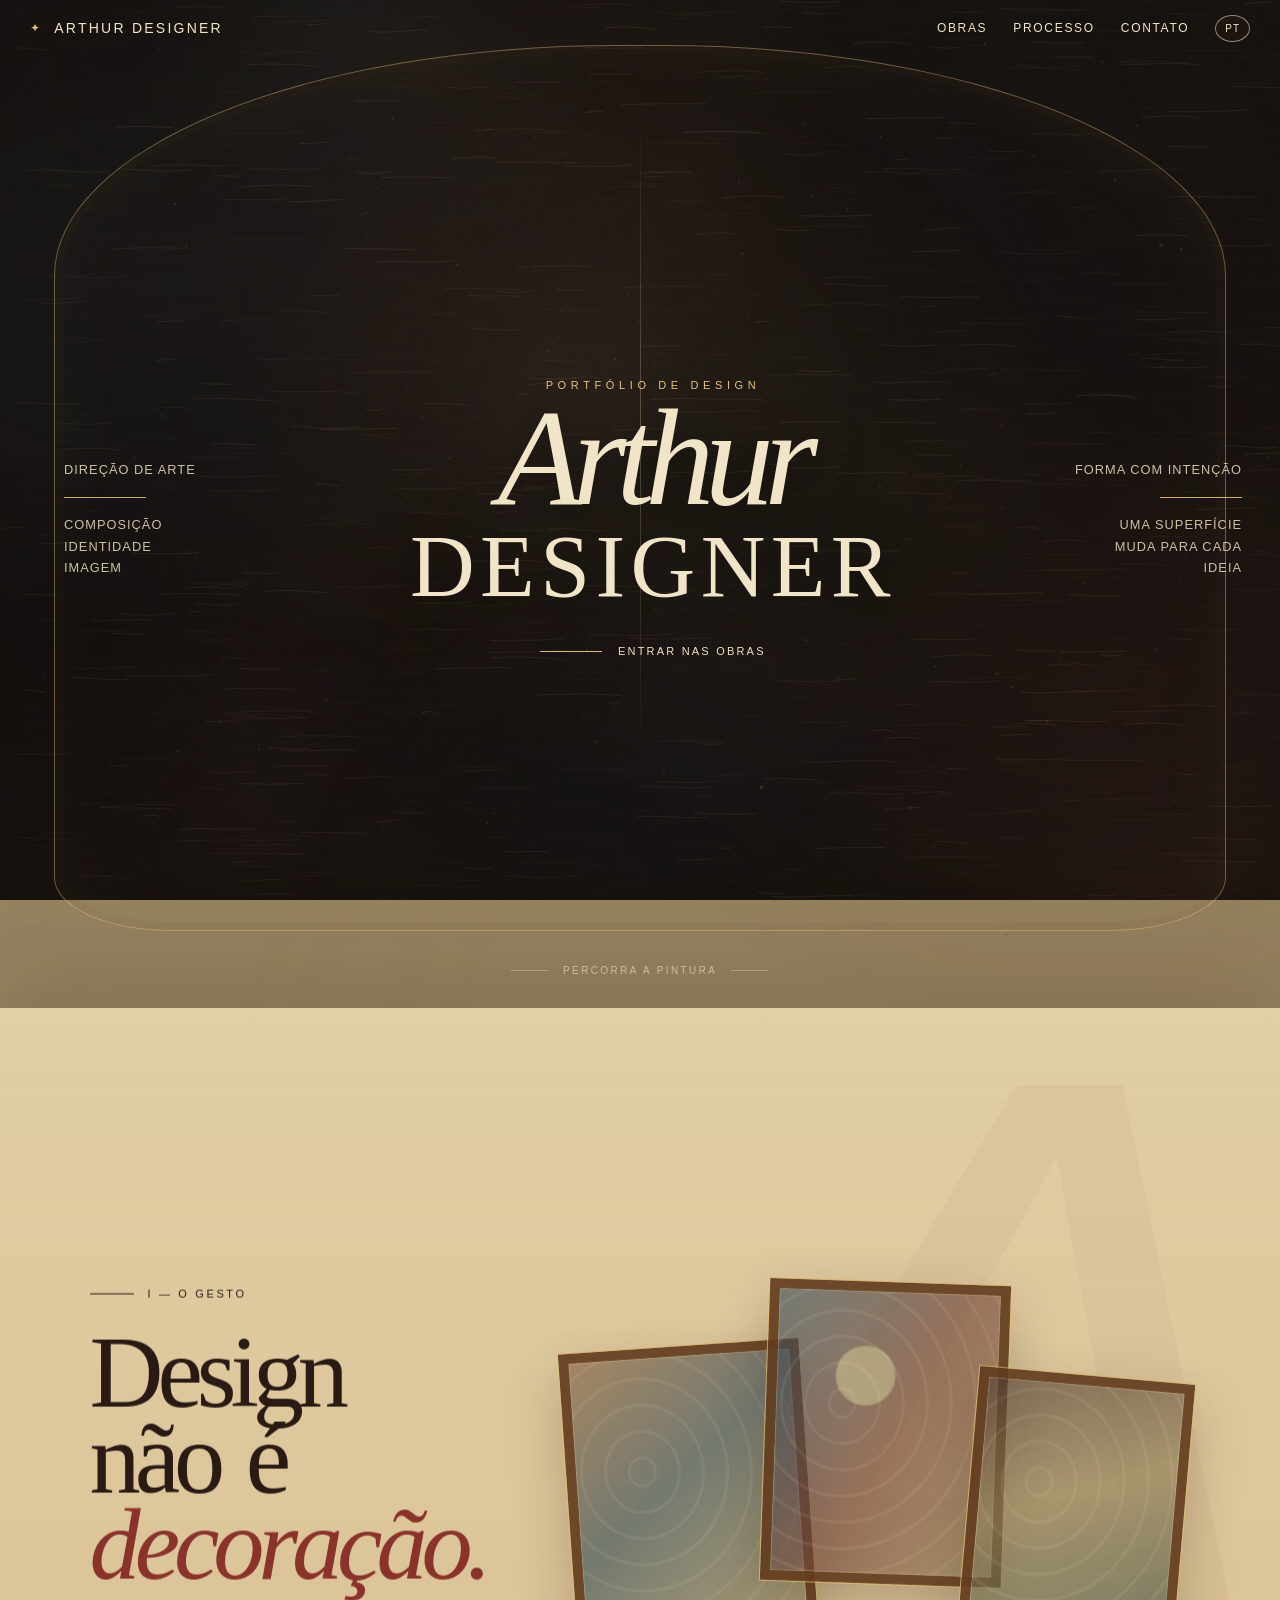
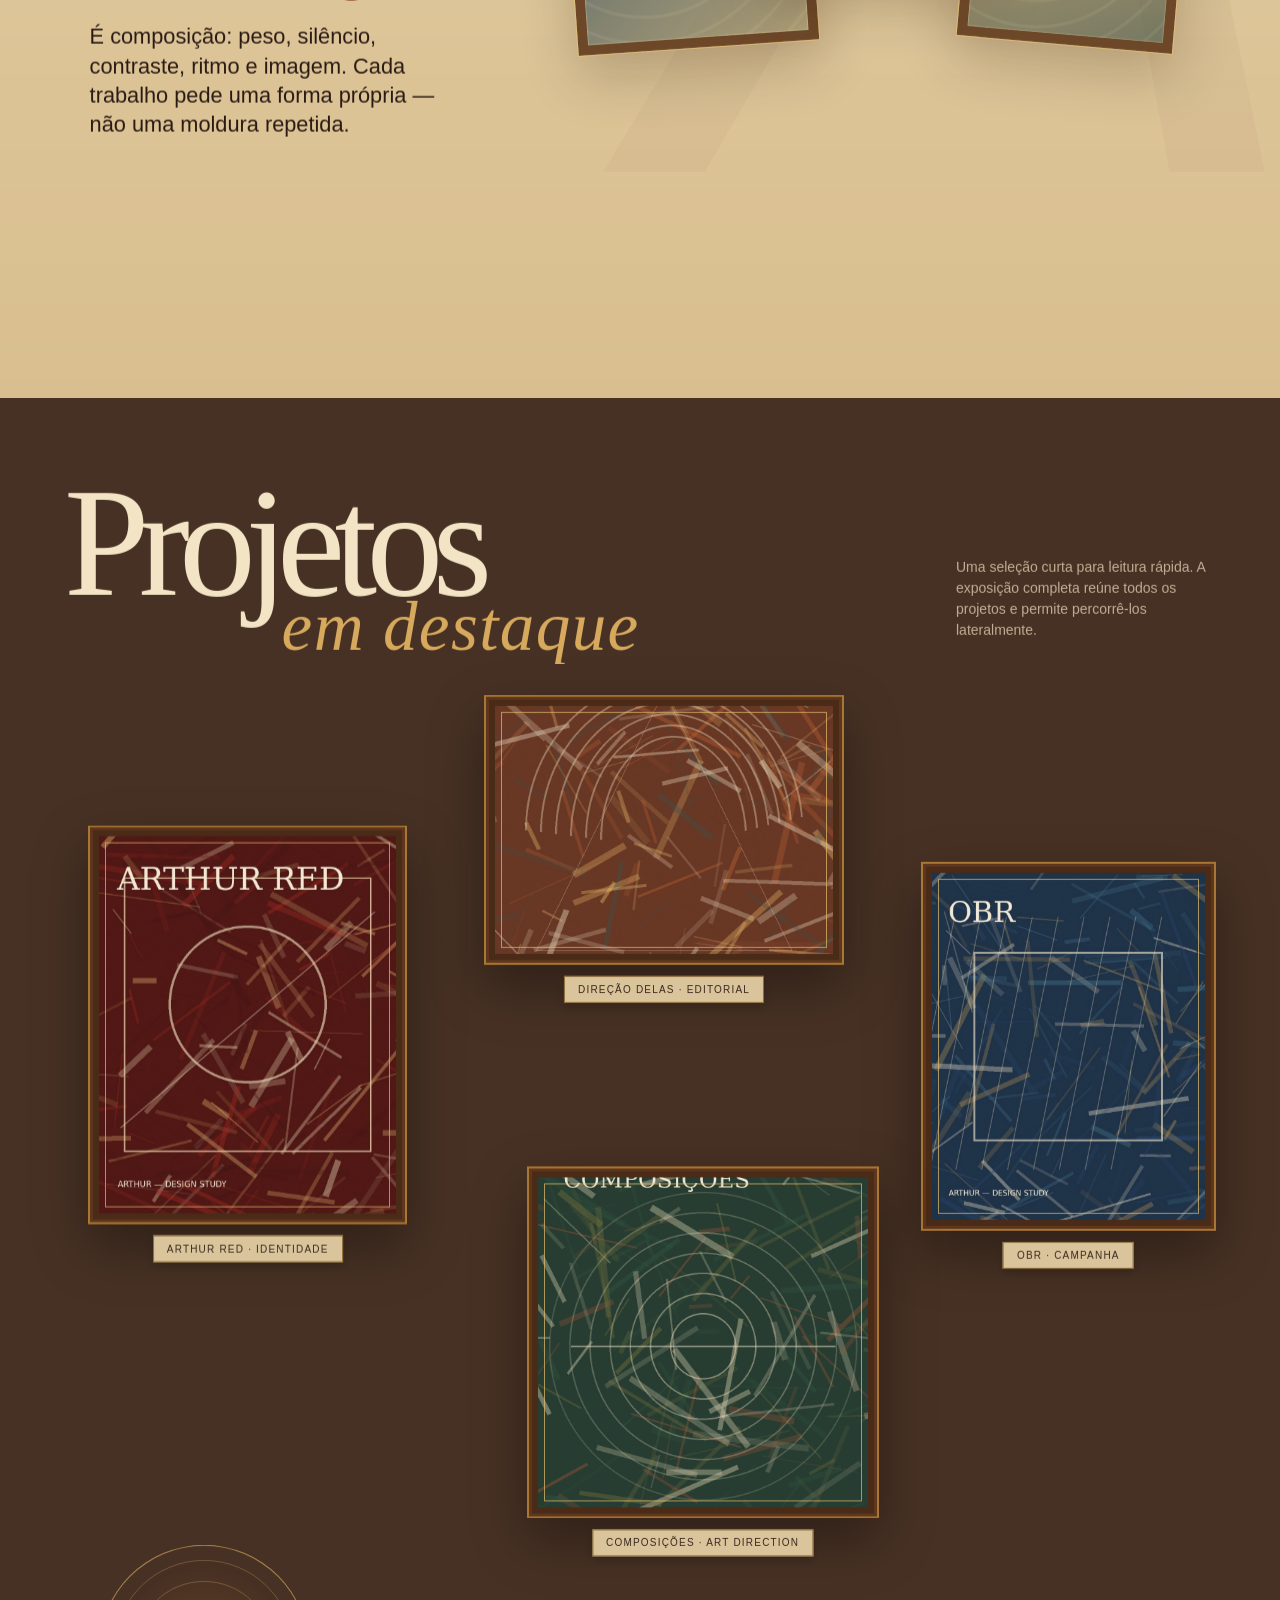
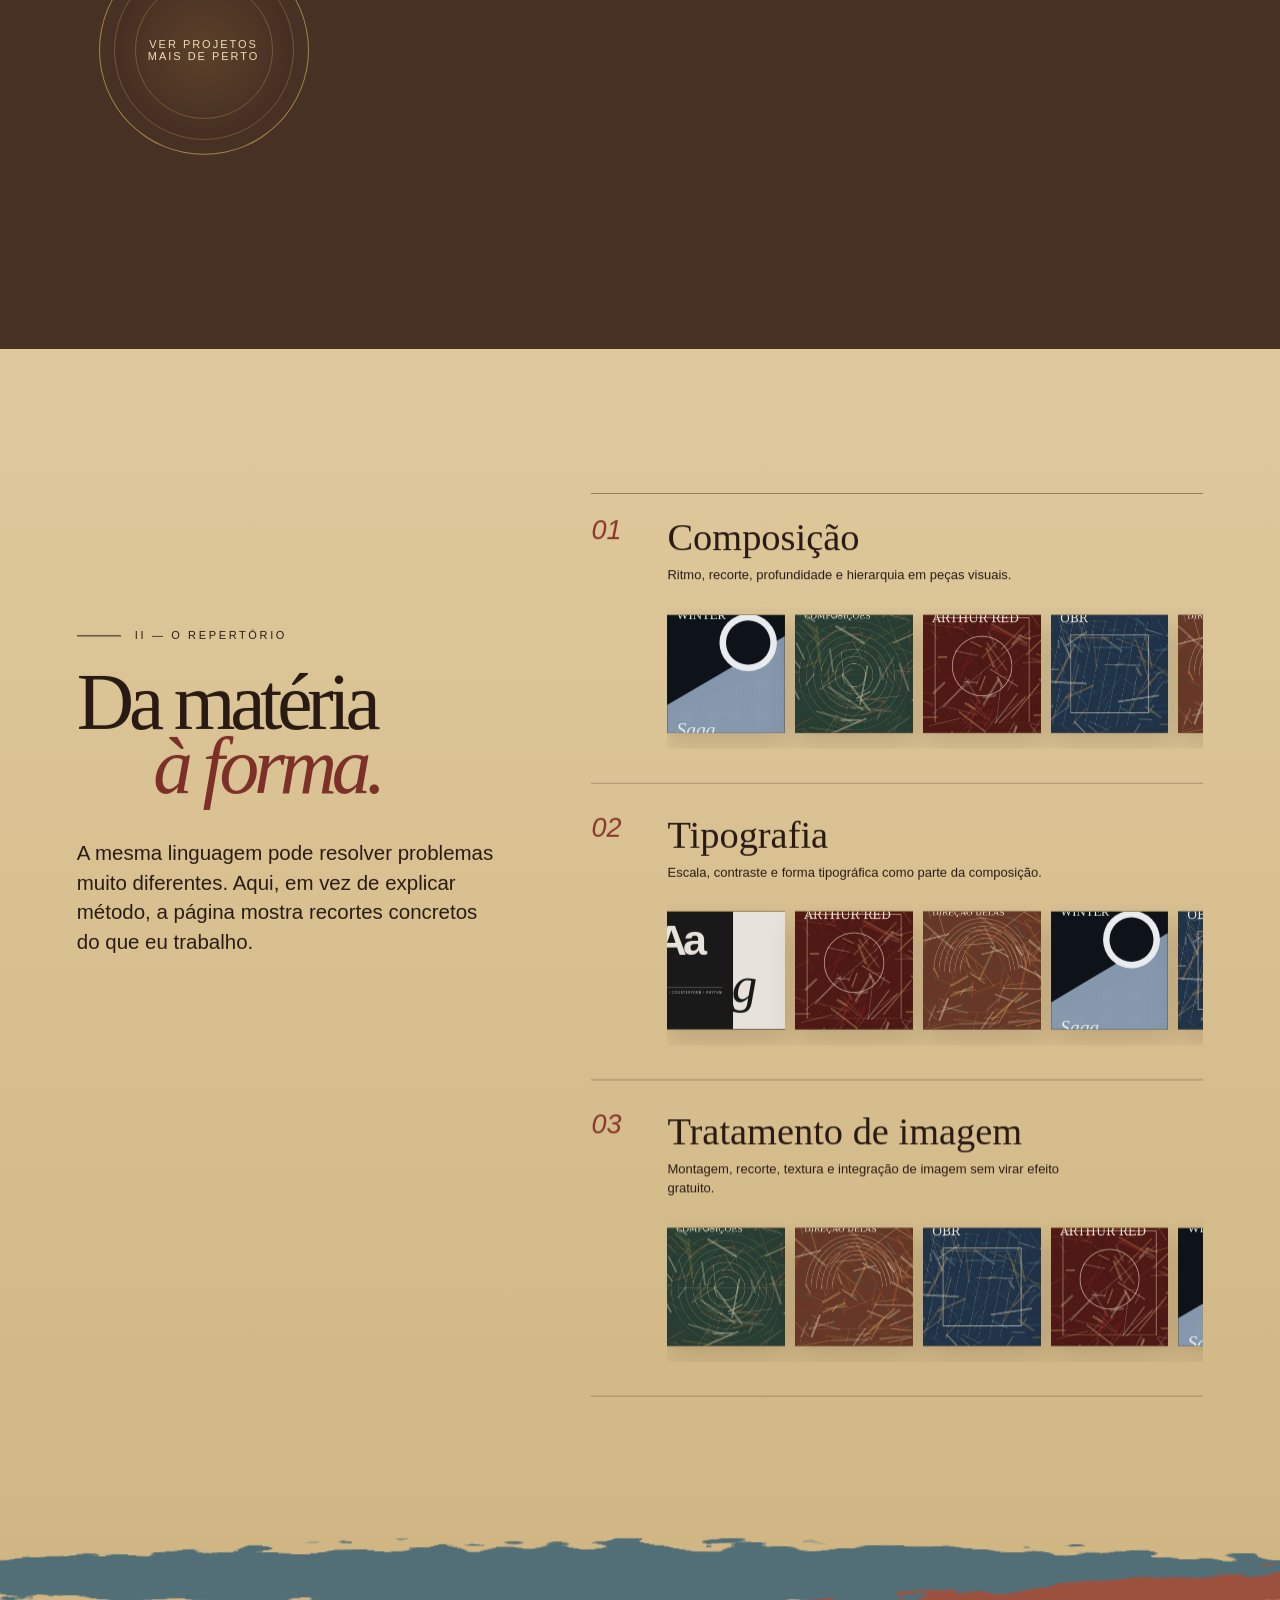
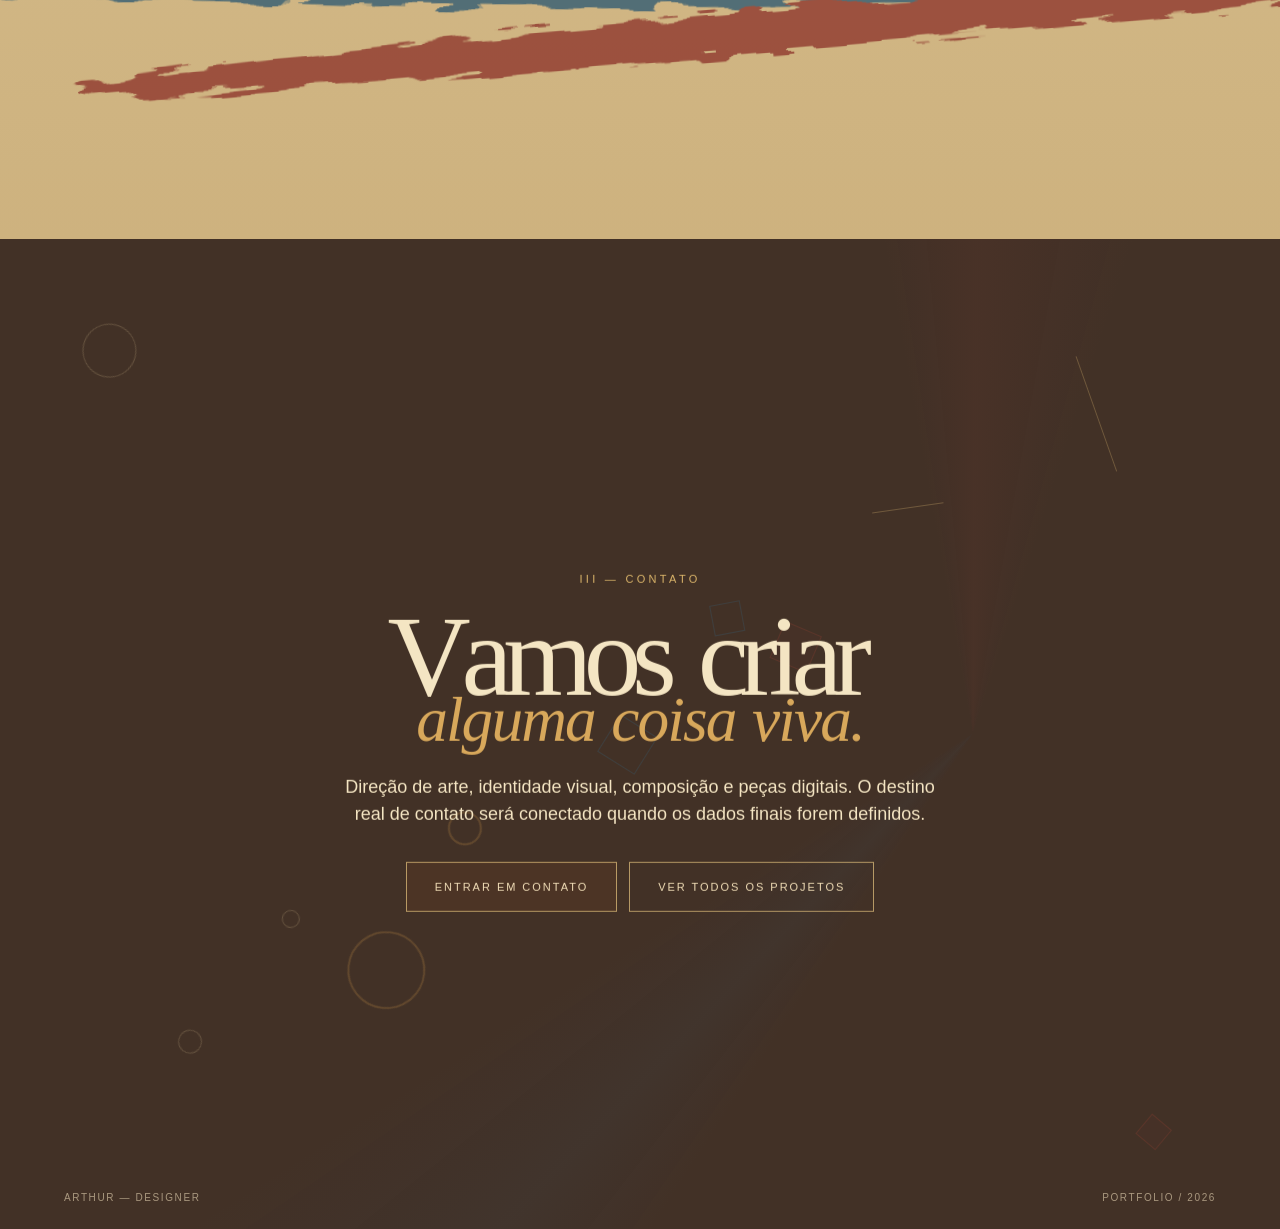
==== commit 73321dfe: "Improve portfolio accessibility and keyboard flow" ====
--- a/index.html
+++ b/index.html
@@ -9,10 +9,14 @@
 :root{
   --ink:#2a1a14; --paper:#ead8b4; --cream:#f1e6c9; --gold:#b98635; --gold2:#e0b968;
   --blue:#294f78; --red:#8b2f2a; --green:#3f5b46; --shadow:rgba(28,17,12,.28);
+  --font-reading:"Segoe UI",Arial,sans-serif; --font-display:Georgia,"Times New Roman",serif;
 }
-*{box-sizing:border-box} html{scroll-behavior:smooth} body{margin:0;color:var(--ink);background:#bfa679;font-family:Georgia,'Times New Roman',serif;overflow-x:hidden}
+*{box-sizing:border-box} html{scroll-behavior:smooth} body{margin:0;color:var(--ink);background:#bfa679;font-family:var(--font-reading);overflow-x:hidden}
 body.is-loading{overflow:hidden}
 button,a{font:inherit;color:inherit} button{cursor:pointer}
+h1,h2,h3{font-family:var(--font-display)}
+:focus-visible{outline:3px solid #e7bd67;outline-offset:4px}
+.skip-link{position:fixed;z-index:120;left:16px;top:12px;padding:10px 14px;background:#f4e6c5;color:#241813;text-decoration:none;transform:translateY(-160%)}.skip-link:focus{transform:none}
 ::selection{background:#7d2e27;color:#f6ead1}
 #paint{position:fixed;inset:0;width:100%;height:100%;z-index:-4;background:#c9ae7e}
 .grain{position:fixed;inset:0;z-index:50;pointer-events:none;opacity:.19;mix-blend-mode:multiply;background-image:url("data:image/svg+xml,%3Csvg viewBox='0 0 180 180' xmlns='http://www.w3.org/2000/svg'%3E%3Cfilter id='n'%3E%3CfeTurbulence type='fractalNoise' baseFrequency='.72' numOctaves='3' stitchTiles='stitch'/%3E%3C/filter%3E%3Crect width='100%25' height='100%25' filter='url(%23n)' opacity='.36'/%3E%3C/svg%3E")}
@@ -213,10 +217,13 @@
 @media(max-width:900px){.triptych{height:auto;aspect-ratio:1.05/1}.hero:after{display:none}.hero-particles:after{display:none}#pointerFx{opacity:.76}}
 @media(hover:none),(pointer:coarse){.triptych:hover .one{transform:rotate(-4deg)}.triptych:hover .two{transform:rotate(2deg)}.triptych:hover .three{transform:rotate(5deg)}}
 @media(prefers-reduced-motion:reduce){.site-loader__track:after{animation:none;transform:none;width:100%}}
+.ex-bottom h2{font-size:clamp(36px,5vw,78px);line-height:.85;font-weight:400;margin:0}
+@media(max-width:560px){.ex-bottom h2{font-size:clamp(34px,11vw,54px)}}
 
 </style>
 </head>
 <body class="is-loading">
+<a class="skip-link" href="#conteudo">Pular para o conteúdo</a>
 <div class="site-loader" id="siteLoader" role="status" aria-live="polite" aria-label="Carregando portfólio">
  <div class="site-loader__inner"><span class="site-loader__mark">Arthur</span><span class="site-loader__label">Preparando a superfície</span><span class="site-loader__track" aria-hidden="true"></span></div>
 </div>
@@ -226,7 +233,7 @@
  <a class="brand" href="#inicio">Arthur Designer</a>
  <div class="navlinks"><a href="#obras">Obras</a><a href="#processo">Processo</a><a href="#contato">Contato</a><button class="lang" type="button" aria-label="Alternar idioma">PT</button></div>
 </nav>
-<main>
+<main id="conteudo">
 <section class="section hero" id="inicio" data-scene="0">
  <div class="hero-particles" id="heroParticles" aria-hidden="true"></div>
  <div class="hero-inner">
@@ -255,8 +262,8 @@
 <section class="section works" id="obras" data-scene="2">
  <div class="works-head"><h2 data-reveal="write">Projetos <em>em destaque</em></h2><div class="works-note" data-reveal="soft">Uma seleção curta para leitura rápida. A exposição completa reúne todos os projetos e permite percorrê-los lateralmente.</div></div>
  <div class="salon">
+   <button class="artwork a2 reveal-art" data-project="1"><span class="frame"><img src="assets/direcao-delas.jpg" alt="Capa demonstrativa do projeto Direção Delas" loading="lazy" decoding="async"></span><span class="label">Direção Delas · Editorial</span></button>
    <button class="artwork a1 reveal-art" data-project="0"><span class="frame"><img src="assets/arthur-red.jpg" alt="Capa demonstrativa do projeto Arthur Red" loading="lazy" decoding="async"></span><span class="label">Arthur Red · Identidade</span></button>
-   <button class="artwork a2 reveal-art" data-project="1"><span class="frame"><img src="assets/direcao-delas.jpg" alt="Capa demonstrativa do projeto Direção Delas" loading="lazy" decoding="async"></span><span class="label">Direção Delas · Editorial</span></button>
    <button class="artwork a3 reveal-art" data-project="2"><span class="frame"><img src="assets/obr.jpg" alt="Capa demonstrativa do projeto OBR" loading="lazy" decoding="async"></span><span class="label">OBR · Campanha</span></button>
    <button class="artwork a4 reveal-art" data-project="3"><span class="frame"><img src="assets/composicoes.jpg" alt="Capa demonstrativa do projeto Composições" loading="lazy" decoding="async"></span><span class="label">Composições · Art Direction</span></button>
   <button class="enter-gallery" data-open-exhibition>Ver projetos<br>mais de perto</button>
@@ -269,7 +276,7 @@
   <div class="capability-list">
    <article class="capability" data-capability="composition">
     <div class="capability-head"><span class="num">01</span><div><h3 data-reveal="soft">Composição</h3><p data-reveal="soft">Ritmo, recorte, profundidade e hierarquia em peças visuais.</p></div></div>
-    <div class="mini-rail" tabindex="0" aria-label="Exemplos de composição">
+    <div class="mini-rail" role="group" aria-label="Exemplos de composição">
      <button class="mini-project" data-project="4"><img src="assets/winter-saga.svg" alt="Winter Saga" loading="lazy" decoding="async"><span>Winter Saga</span></button>
      <button class="mini-project" data-project="3"><img src="assets/composicoes.jpg" alt="Composições" loading="lazy" decoding="async"><span>Composições</span></button>
      <button class="mini-project" data-project="0"><img src="assets/arthur-red.jpg" alt="Arthur Red" loading="lazy" decoding="async"><span>Arthur Red</span></button>
@@ -282,7 +289,7 @@
    </article>
    <article class="capability" data-capability="type">
     <div class="capability-head"><span class="num">02</span><div><h3 data-reveal="soft">Tipografia</h3><p data-reveal="soft">Escala, contraste e forma tipográfica como parte da composição.</p></div></div>
-    <div class="mini-rail" tabindex="0" aria-label="Exemplos de tipografia">
+    <div class="mini-rail" role="group" aria-label="Exemplos de tipografia">
      <button class="mini-project" data-project="5"><img src="assets/type-studies.svg" alt="Estudos tipográficos" loading="lazy" decoding="async"><span>Type Studies</span></button>
      <button class="mini-project" data-project="0"><img src="assets/arthur-red.jpg" alt="Arthur Red" loading="lazy" decoding="async"><span>Arthur Red</span></button>
      <button class="mini-project" data-project="1"><img src="assets/direcao-delas.jpg" alt="Direção Delas" loading="lazy" decoding="async"><span>Direção Delas</span></button>
@@ -295,7 +302,7 @@
    </article>
    <article class="capability" data-capability="image">
     <div class="capability-head"><span class="num">03</span><div><h3 data-reveal="soft">Tratamento de imagem</h3><p data-reveal="soft">Montagem, recorte, textura e integração de imagem sem virar efeito gratuito.</p></div></div>
-    <div class="mini-rail" tabindex="0" aria-label="Exemplos de tratamento de imagem">
+    <div class="mini-rail" role="group" aria-label="Exemplos de tratamento de imagem">
      <button class="mini-project" data-project="3"><img src="assets/composicoes.jpg" alt="Composições" loading="lazy" decoding="async"><span>Composições</span></button>
      <button class="mini-project" data-project="1"><img src="assets/direcao-delas.jpg" alt="Direção Delas" loading="lazy" decoding="async"><span>Direção Delas</span></button>
      <button class="mini-project" data-project="2"><img src="assets/obr.jpg" alt="OBR" loading="lazy" decoding="async"><span>OBR</span></button>
@@ -320,15 +327,15 @@
 </section>
 </main>
 
-<div class="exhibition" id="exhibition" role="dialog" aria-modal="true" aria-label="Exposição de projetos" aria-hidden="true">
+<div class="exhibition" id="exhibition" role="dialog" aria-modal="true" aria-labelledby="exTitle" aria-hidden="true" inert>
  <div class="ex-top"><span>Todos os projetos</span><div class="ex-progress"><i id="exProgress"></i></div><button class="ex-close" type="button" aria-label="Fechar">×</button></div>
  <div class="ex-ambient" aria-hidden="true"><span></span><span></span><span></span></div>
  <div class="ex-bg-title" id="exBgTitle" aria-hidden="true">Arthur Red</div>
  <div class="ex-viewport"><div class="ex-track" id="exTrack"></div></div>
- <div class="ex-bottom"><div><span id="exCount">01 / 06</span><strong id="exTitle">Arthur Red</strong><small id="exCategory">Identidade visual</small></div><p id="exDesc">Sistema de identidade visual e direção gráfica.</p><button id="detail" type="button">Abrir projeto <span>↗</span></button></div>
+ <div class="ex-bottom"><div><span id="exCount">01 / 06</span><h2 id="exTitle">Arthur Red</h2><small id="exCategory">Identidade visual</small></div><p id="exDesc">Sistema de identidade visual e direção gráfica.</p><button id="detail" type="button">Abrir projeto <span>↗</span></button></div>
 </div>
 
-<aside class="case-panel" id="casePanel" aria-hidden="true">
+<aside class="case-panel" id="casePanel" role="dialog" aria-modal="true" aria-labelledby="caseTitle" aria-hidden="true" inert>
  <button class="case-close" type="button">Voltar <span>×</span></button>
   <div class="case-hero"><div class="case-visual"><img id="caseImage" src="assets/arthur-red.jpg" alt="" loading="lazy" decoding="async"></div><div class="case-copy"><span id="caseIndex">01 / 06</span><h2 id="caseTitle">Arthur Red</h2><p id="caseCategory">Identidade visual</p><p id="caseDesc">Sistema de identidade visual e direção gráfica.</p><button class="behance-placeholder" type="button" disabled>Abrir no Behance — link pendente</button></div></div>
  <div class="case-detail-strip" id="caseDetailStrip"></div>
@@ -412,12 +419,15 @@
   {title:'Winter Saga',category:'Composição / Editorial',enCategory:'Composition / Editorial',img:'assets/winter-saga.svg',ratio:'portrait',desc:'Projeto de composição usado aqui como exemplo do repertório visual e da leitura por série.',enDesc:'A composition project presented as an example of the visual repertoire and series-based reading.'},
   {title:'Type Studies',category:'Tipografia',enCategory:'Typography',img:'assets/type-studies.svg',ratio:'landscape',desc:'Estudos tipográficos para explorar escala, contraforma, ritmo e tensão dentro da composição.',enDesc:'Typographic studies exploring scale, counterform, rhythm and tension within a composition.'}
  ];
+ function updateProjectControls(){const verb=currentLang==='en'?'Open project ':'Abrir projeto ';$$('[data-project]').forEach(button=>{const label=button.classList.contains('artwork')?$('.label',button)?.textContent:$('span',button)?.textContent;button.setAttribute('aria-label',verb+(label||projects[+button.dataset.project].title));const image=$('img',button);if(image)image.alt=''})}
+ updateProjectControls();
 
  // Mini rails: direct hot-state handoff across gaps + vertical wheel becomes horizontal only while hidden items remain.
  const railStates=$$('.mini-rail').map(rail=>{
   const cards=$$('.mini-project',rail);let hot=null;
   const setHot=card=>{if(card===hot)return;if(hot)hot.classList.remove('is-hot');hot=card;if(hot)hot.classList.add('is-hot')};
-  cards.forEach(card=>{card.addEventListener('focus',()=>setHot(card));card.addEventListener('blur',()=>setHot(null))});
+  const selectCard=(card,focus=false)=>{cards.forEach(item=>item.tabIndex=item===card?0:-1);card.scrollIntoView({behavior:reduced?'auto':'smooth',block:'nearest',inline:'center'});if(focus)card.focus()};
+  cards.forEach((card,index)=>{card.tabIndex=index===0?0:-1;card.addEventListener('focus',()=>{selectCard(card);setHot(card)});card.addEventListener('blur',()=>setHot(null));card.addEventListener('keydown',e=>{let next=null;if(e.key==='ArrowRight')next=cards[(index+1)%cards.length];if(e.key==='ArrowLeft')next=cards[(index-1+cards.length)%cards.length];if(e.key==='Home')next=cards[0];if(e.key==='End')next=cards[cards.length-1];if(next){e.preventDefault();selectCard(next,true)}})});
   rail.addEventListener('wheel',e=>{const max=rail.scrollWidth-rail.clientWidth;if(max<=2)return;const dir=Math.abs(e.deltaY)>=Math.abs(e.deltaX)?e.deltaY:e.deltaX;if(Math.abs(dir)<.01)return;e.preventDefault();e.stopPropagation();rail.scrollLeft=Math.max(0,Math.min(max,rail.scrollLeft+dir*.9))},{passive:false});
   return{rail,cards,setHot};
  });
@@ -425,26 +435,28 @@
 
  // Exhibition: wheel-driven horizontal/depth traversal
  const ex=$('#exhibition'),track=$('#exTrack'),exBgTitle=$('#exBgTitle');let exProgress=0,exTarget=0,exIndex=0,exRaf=0,lastFocus=null,exSnapTimer=0;
- projects.forEach((p,i)=>{const b=document.createElement('button');b.className='ex-card '+(p.ratio==='landscape'?'landscape':'');b.dataset.i=i;b.innerHTML=`<img src="${p.img}" alt="${p.title}" loading="lazy" decoding="async"><span class="ex-num">${String(i+1).padStart(2,'0')} / 2026</span>`;b.addEventListener('click',()=>openCase(i,true));track.appendChild(b)});const exCards=$$('.ex-card',track);
+ projects.forEach((p,i)=>{const b=document.createElement('button');b.className='ex-card '+(p.ratio==='landscape'?'landscape':'');b.dataset.i=i;b.setAttribute('aria-label','Abrir projeto '+p.title);b.innerHTML=`<img src="${p.img}" alt="" loading="lazy" decoding="async"><span class="ex-num">${String(i+1).padStart(2,'0')} / 2026</span>`;b.addEventListener('click',()=>openCase(i,true));track.appendChild(b)});const exCards=$$('.ex-card',track);
  function projectText(p,key){return currentLang==='en'?(p['en'+key[0].toUpperCase()+key.slice(1)]||p[key]):p[key]}
  function setExMeta(i,force=false){i=Math.max(0,Math.min(projects.length-1,i));if(!force&&i===exIndex&&$('#exTitle').dataset.ready)return;exIndex=i;const p=projects[i],title=projectText(p,'title');$('#exTitle').dataset.ready='1';$('#exCount').textContent=String(i+1).padStart(2,'0')+' / '+String(projects.length).padStart(2,'0');$('#exTitle').textContent=title;$('#exCategory').textContent=projectText(p,'category');$('#exDesc').textContent=projectText(p,'desc');$('#exProgress').style.width=((i/(projects.length-1))*100)+'%';if(exBgTitle){exBgTitle.classList.add('swap');setTimeout(()=>{exBgTitle.textContent=title;exBgTitle.classList.remove('swap')},150)}}
  function renderEx(){exProgress+=(exTarget-exProgress)*(reduced?1:.082);const nearest=Math.round(exProgress);setExMeta(nearest);const pmx=(mx-.5),pmy=(my-.5);exCards.forEach((el,i)=>{const d=i-exProgress,abs=Math.abs(d),side=i%2?1:-1;const focusPull=Math.min(1,abs+.14);const x=d*innerWidth*.52+side*innerWidth*.022*focusPull+pmx*(22+abs*8);const y=Math.sin((i+1)*1.7)*innerHeight*.032+d*innerHeight*.012+pmy*12;const z=-abs*430+(1-abs)*90;const ry=d*-9+pmx*2;const rz=side*(1.35+abs*.9);const sc=Math.max(.58,1-abs*.10);el.style.transform=`translate3d(calc(-50% + ${x}px),calc(-50% + ${y}px),${z}px) rotateY(${ry}deg) rotateZ(${rz}deg) scale(${sc})`;el.style.opacity=abs>2.3?0:Math.max(.12,1-abs*.30);el.style.zIndex=String(20-Math.round(abs*3))});if(ex.classList.contains('open'))exRaf=requestAnimationFrame(renderEx)}
- function openEx(i=0,push=true){exIndex=-1;exTarget=i;exProgress=i;setExMeta(i);lastFocus=document.activeElement;ex.classList.add('open');ex.setAttribute('aria-hidden','false');requestAnimationFrame(()=>ex.classList.add('visible'));document.body.style.overflow='hidden';if(push)history.pushState({layer:'exhibition',i},'','#exposicao');cancelAnimationFrame(exRaf);renderEx();$('.ex-close').focus()}
- function closeEx(pushBack=true){if(pushBack&&history.state?.layer==='exhibition'){history.back();return}ex.classList.remove('visible');setTimeout(()=>{ex.classList.remove('open');ex.setAttribute('aria-hidden','true')},500);document.body.style.overflow='';cancelAnimationFrame(exRaf);lastFocus?.focus()}
+ function openEx(i=0,push=true){exIndex=-1;exTarget=i;exProgress=i;setExMeta(i);lastFocus=document.activeElement;ex.inert=false;ex.classList.add('open');ex.setAttribute('aria-hidden','false');requestAnimationFrame(()=>{ex.classList.add('visible');setTimeout(()=>$('.ex-close').focus(),40)});document.body.style.overflow='hidden';if(push)history.pushState({layer:'exhibition',i},'','#exposicao');cancelAnimationFrame(exRaf);renderEx()}
+ function closeEx(pushBack=true){if(pushBack&&history.state?.layer==='exhibition'){history.back();return}ex.inert=true;ex.classList.remove('visible');setTimeout(()=>{ex.classList.remove('open');ex.setAttribute('aria-hidden','true')},500);document.body.style.overflow='';cancelAnimationFrame(exRaf);lastFocus?.focus()}
  ex.addEventListener('wheel',e=>{if(!ex.classList.contains('open')||$('#casePanel').classList.contains('open'))return;e.preventDefault();exTarget=Math.max(0,Math.min(projects.length-1,exTarget+(e.deltaY+e.deltaX)*.0027));clearTimeout(exSnapTimer);exSnapTimer=setTimeout(()=>{const n=Math.round(exTarget);if(Math.abs(exTarget-n)<.24)exTarget=n},145)},{passive:false});
  let touchX=null;ex.addEventListener('touchstart',e=>touchX=e.touches[0].clientX,{passive:true});ex.addEventListener('touchmove',e=>{if(touchX==null)return;const x=e.touches[0].clientX,dx=touchX-x;touchX=x;exTarget=Math.max(0,Math.min(projects.length-1,exTarget+dx/innerWidth*1.6))},{passive:true});
  $$('[data-open-exhibition]').forEach(b=>b.addEventListener('click',()=>openEx(0,true)));$('.ex-close').addEventListener('click',()=>closeEx(true));$('#detail').addEventListener('click',()=>openCase(exIndex,true));
 
  // Project cases + browser history
- const casePanel=$('#casePanel');let caseIndex=0;
+ const casePanel=$('#casePanel');let caseIndex=0,caseLastFocus=null;
  function fillCase(i){caseIndex=i;const p=projects[i],title=projectText(p,'title');$('#caseImage').src=p.img;$('#caseImage').alt=title;$('#caseIndex').textContent=String(i+1).padStart(2,'0')+' / '+String(projects.length).padStart(2,'0');$('#caseTitle').textContent=title;$('#caseCategory').textContent=projectText(p,'category');$('#caseDesc').textContent=projectText(p,'desc');const strip=$('#caseDetailStrip');strip.innerHTML='';for(let n=0;n<3;n++){const d=document.createElement('div');d.innerHTML=`<img src="${p.img}" alt="${currentLang==='en'?'Visual detail from':'Recorte visual de'} ${title}" loading="lazy" decoding="async" style="object-position:${30+n*20}% ${30+(n%2)*35}%">`;strip.appendChild(d)}}
- function openCase(i,fromEx=false,push=true){fillCase(i);casePanel.classList.add('open');casePanel.setAttribute('aria-hidden','false');casePanel.scrollTop=0;document.body.style.overflow='hidden';if(push)history.pushState({layer:'case',i,fromEx:!!fromEx},'','#projeto-'+(i+1));setTimeout(()=>$('.case-close').focus(),80)}
- function closeCase(pushBack=true){if(pushBack&&history.state?.layer==='case'){history.back();return}casePanel.classList.remove('open');casePanel.setAttribute('aria-hidden','true');if(!ex.classList.contains('open'))document.body.style.overflow=''}
+ function openCase(i,fromEx=false,push=true){caseLastFocus=document.activeElement;fillCase(i);if(ex.classList.contains('open'))ex.inert=true;casePanel.inert=false;casePanel.classList.add('open');casePanel.setAttribute('aria-hidden','false');casePanel.scrollTop=0;document.body.style.overflow='hidden';if(push)history.pushState({layer:'case',i,fromEx:!!fromEx},'','#projeto-'+(i+1));setTimeout(()=>$('.case-close').focus(),80)}
+ function closeCase(pushBack=true){if(pushBack&&history.state?.layer==='case'){history.back();return}casePanel.inert=true;casePanel.classList.remove('open');casePanel.setAttribute('aria-hidden','true');if(ex.classList.contains('open'))ex.inert=false;else document.body.style.overflow='';caseLastFocus?.focus()}
  $('.case-close').addEventListener('click',()=>closeCase(true));
  // framed projects and mini projects go straight to detail
  $$('[data-project]').forEach(b=>b.addEventListener('click',()=>openCase(+b.dataset.project,false,true)));
  addEventListener('popstate',e=>{const st=e.state||{};if(st.layer==='case'){if(!casePanel.classList.contains('open'))openCase(st.i||0,!!st.fromEx,false);return}if(casePanel.classList.contains('open'))closeCase(false);if(st.layer==='exhibition'){if(!ex.classList.contains('open'))openEx(st.i||0,false);return}if(ex.classList.contains('open'))closeEx(false)});
- addEventListener('keydown',e=>{if(e.key==='Escape'){if(casePanel.classList.contains('open'))closeCase(true);else if(ex.classList.contains('open'))closeEx(true)}if(ex.classList.contains('open')&&!casePanel.classList.contains('open')){if(e.key==='ArrowRight')exTarget=Math.min(projects.length-1,Math.round(exTarget)+1);if(e.key==='ArrowLeft')exTarget=Math.max(0,Math.round(exTarget)-1)}});
+ const dialogFocusable=root=>$$('a[href],button:not([disabled]),[tabindex]:not([tabindex="-1"])',root).filter(el=>!el.inert&&el.getClientRects().length);
+ function trapDialogTab(e,root){if(e.key!=='Tab')return;const items=dialogFocusable(root);if(!items.length)return;const first=items[0],last=items[items.length-1];if(e.shiftKey&&document.activeElement===first){e.preventDefault();last.focus()}else if(!e.shiftKey&&document.activeElement===last){e.preventDefault();first.focus()}}
+ addEventListener('keydown',e=>{if(e.key==='Escape'){if(casePanel.classList.contains('open'))closeCase(true);else if(ex.classList.contains('open'))closeEx(true)}if(casePanel.classList.contains('open')){trapDialogTab(e,casePanel);return}if(ex.classList.contains('open')){trapDialogTab(e,ex);if(e.key==='ArrowRight')exTarget=Math.min(projects.length-1,Math.round(exTarget)+1);if(e.key==='ArrowLeft')exTarget=Math.max(0,Math.round(exTarget)-1)}});
 
  // Complete PT/EN interface copy. Project names remain proper names unless an English title is explicitly provided.
  const uiCopy={
@@ -453,7 +465,7 @@
  };
  function applyLanguage(code){currentLang=code;const c=uiCopy[code],set=(selector,value)=>{const el=$(selector);if(el)el.textContent=value},html=(selector,value)=>{const el=$(selector);if(el)el.innerHTML=value},write=(selector,value)=>{const el=$(selector);if(!el)return;el.innerHTML=value;wrapChars(el)};document.documentElement.lang=code;siteNav.setAttribute('aria-label',c.navAria);$$('.navlinks>a').forEach((el,i)=>el.textContent=c.nav[i]);const heroSides=$$('.hero-side');heroSides[0].children[0].textContent=c.heroLeft[0];heroSides[0].children[2].innerHTML=c.heroLeft[1];heroSides[1].children[0].textContent=c.heroRight[0];heroSides[1].children[2].innerHTML=c.heroRight[1];set('.hero-title .kicker',c.kicker);html('.hero-cta','<span class="line"></span>'+c.heroCta);set('.scroll-mark',c.scroll);set('.manifesto .eyebrow',c.gesture);write('.manifesto h2',c.manifestoTitle);set('.manifesto p',c.manifestoText);write('.works h2',c.worksTitle);set('.works-note',c.worksNote);$$('.artwork .label').forEach((el,i)=>el.textContent=c.artLabels[i]);html('.enter-gallery',c.gallery);set('.process-copy .eyebrow',c.repertoire);html('.process-title',c.processTitle);set('.process-intro',c.processIntro);$$('.capability h3').forEach((el,i)=>el.textContent=c.capTitles[i]);$$('.capability-head p').forEach((el,i)=>el.textContent=c.capTexts[i]);$$('.mini-rail').forEach((el,i)=>el.setAttribute('aria-label',c.railLabels[i]));$$('.mini-project span').forEach(el=>{if(code==='en'&&el.textContent.startsWith('Composições'))el.textContent=el.textContent.replace('Composições','Compositions');else if(code==='pt'&&el.textContent.startsWith('Compositions'))el.textContent=el.textContent.replace('Compositions','Composições')});set('.final .small',c.contact);write('.final h2',c.contactTitle);set('.final p',c.contactText);set('#contactCta',c.contactCta);set('.secondary-cta',c.allProjects);set('.footer span:nth-child(2)',c.footer);ex.setAttribute('aria-label',c.exAria);set('.ex-top>span',c.exTop);$('.ex-close').setAttribute('aria-label',c.close);html('#detail',c.detail);html('.case-close',c.back);set('.behance-placeholder',c.behance);lang.textContent=code.toUpperCase();lang.setAttribute('aria-label',c.switchLabel);setExMeta(exIndex,true);if(casePanel.classList.contains('open'))fillCase(caseIndex)}
  $('#contactCta').addEventListener('click',()=>alert(uiCopy[currentLang].alert));
- const lang=$('.lang');lang.addEventListener('click',()=>applyLanguage(currentLang==='pt'?'en':'pt'));
+ const lang=$('.lang');lang.addEventListener('click',()=>{applyLanguage(currentLang==='pt'?'en':'pt');$('.skip-link').textContent=currentLang==='en'?'Skip to content':'Pular para o conteúdo';$$('.artwork').forEach(button=>$('.label',button).textContent=uiCopy[currentLang].artLabels[+button.dataset.project]);updateProjectControls();const verb=currentLang==='en'?'Open project ':'Abrir projeto ';exCards.forEach((button,i)=>button.setAttribute('aria-label',verb+projectText(projects[i],'title')))});
 
  // Contact field: objects travel through the whole section. Pointer/touch steers the field instead of repelling it.
  const floatField=$('#floatField');
